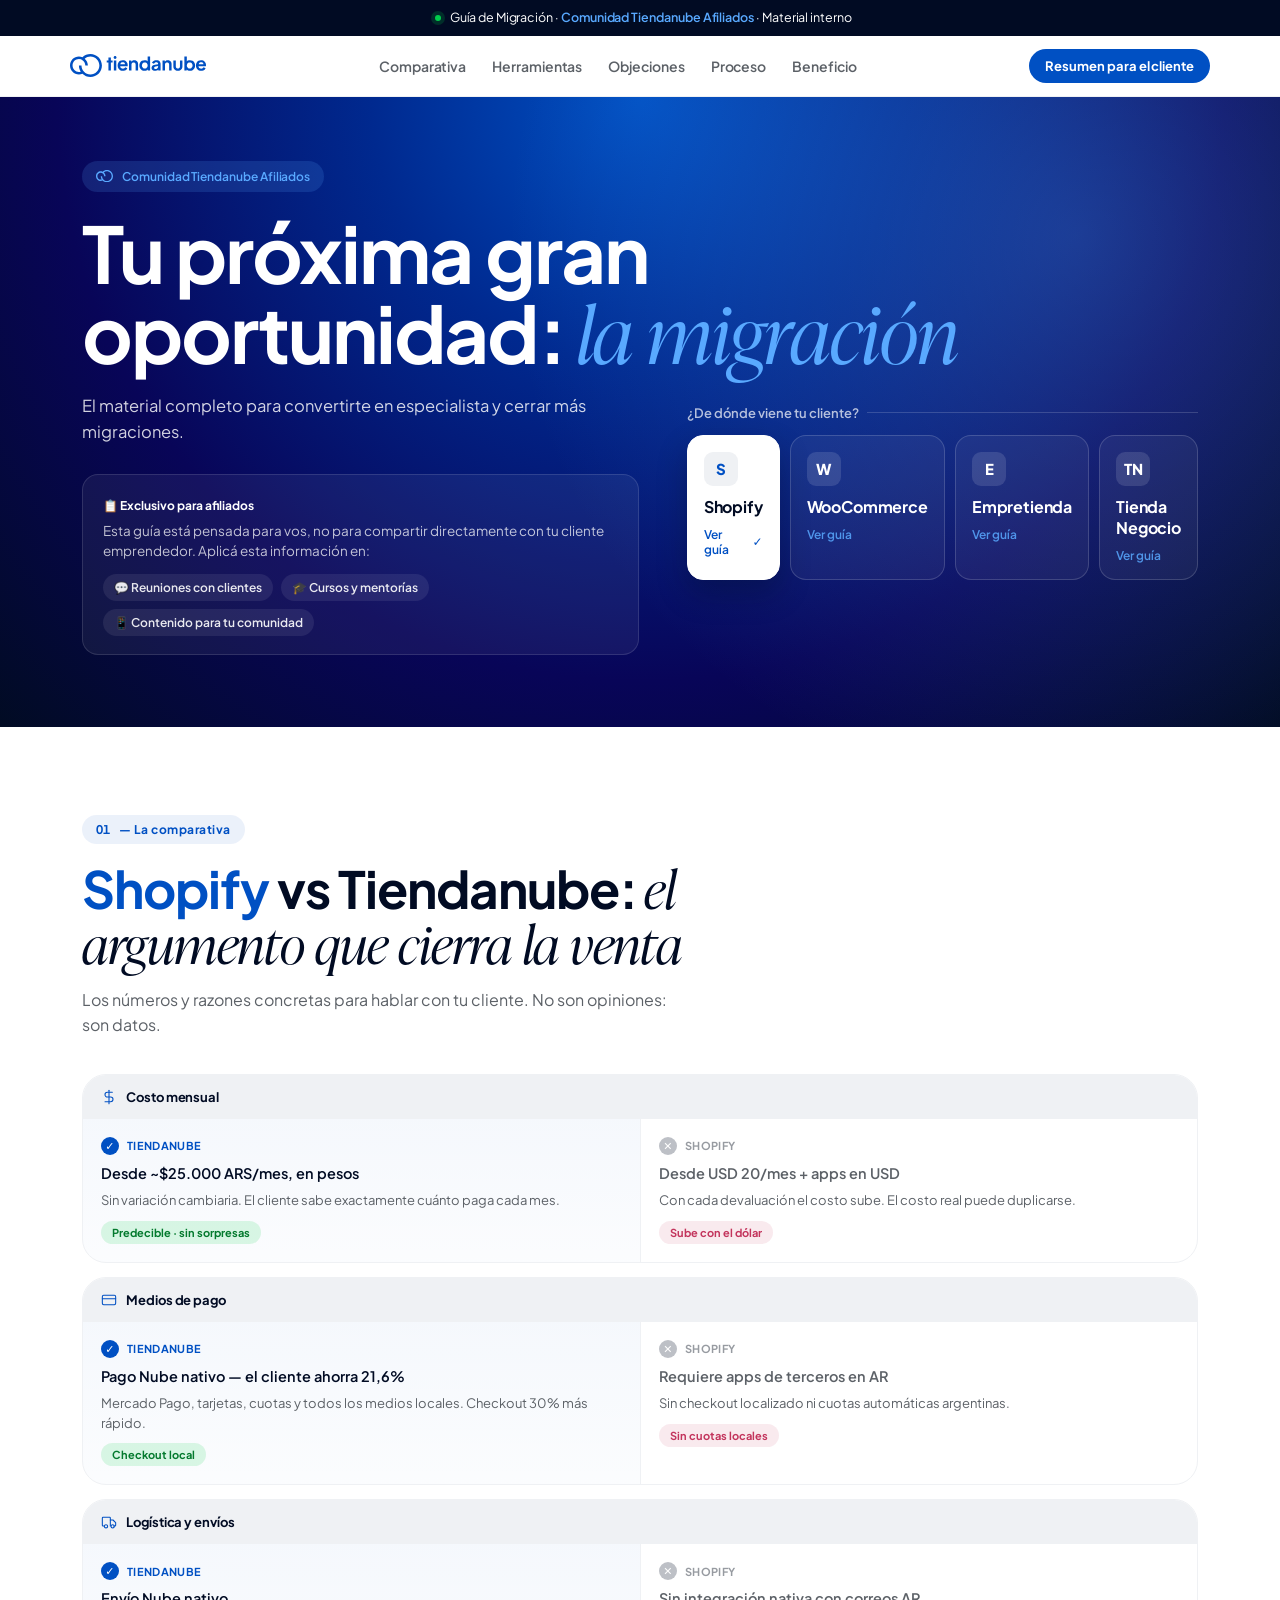
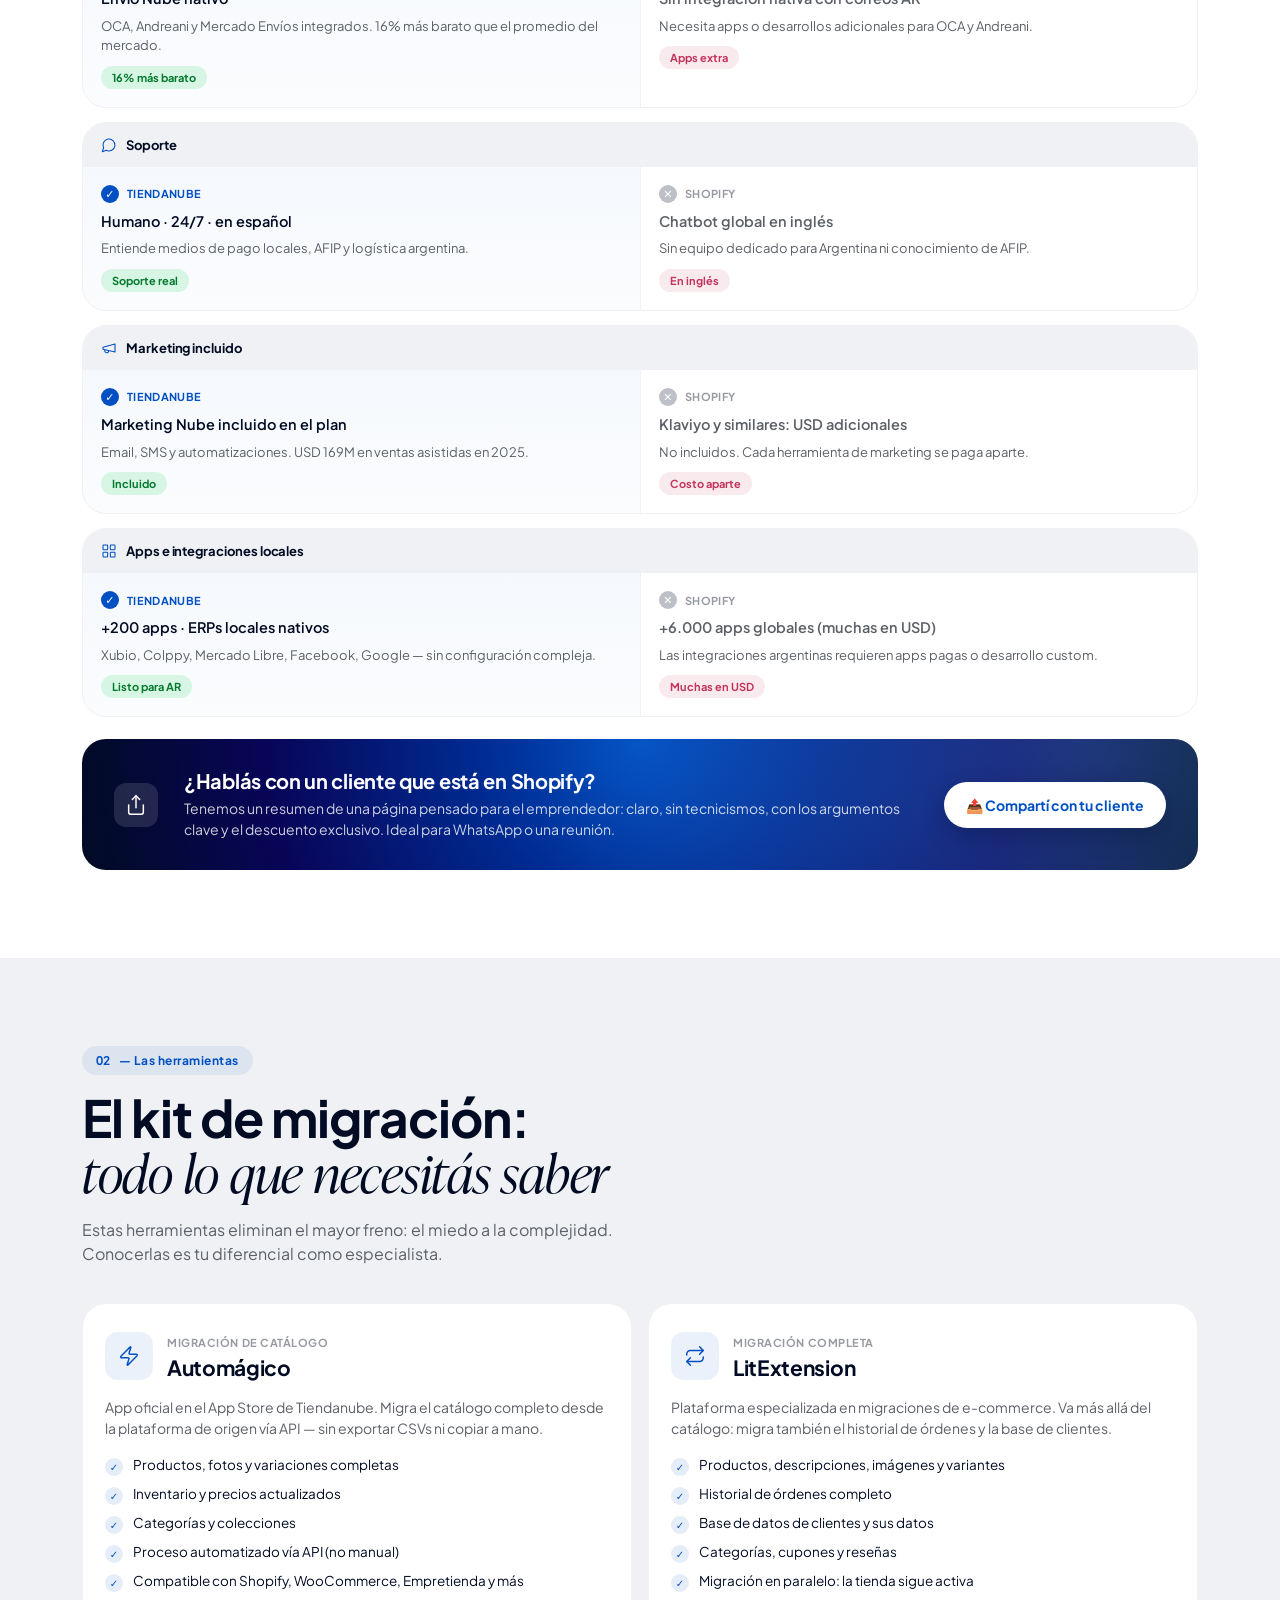
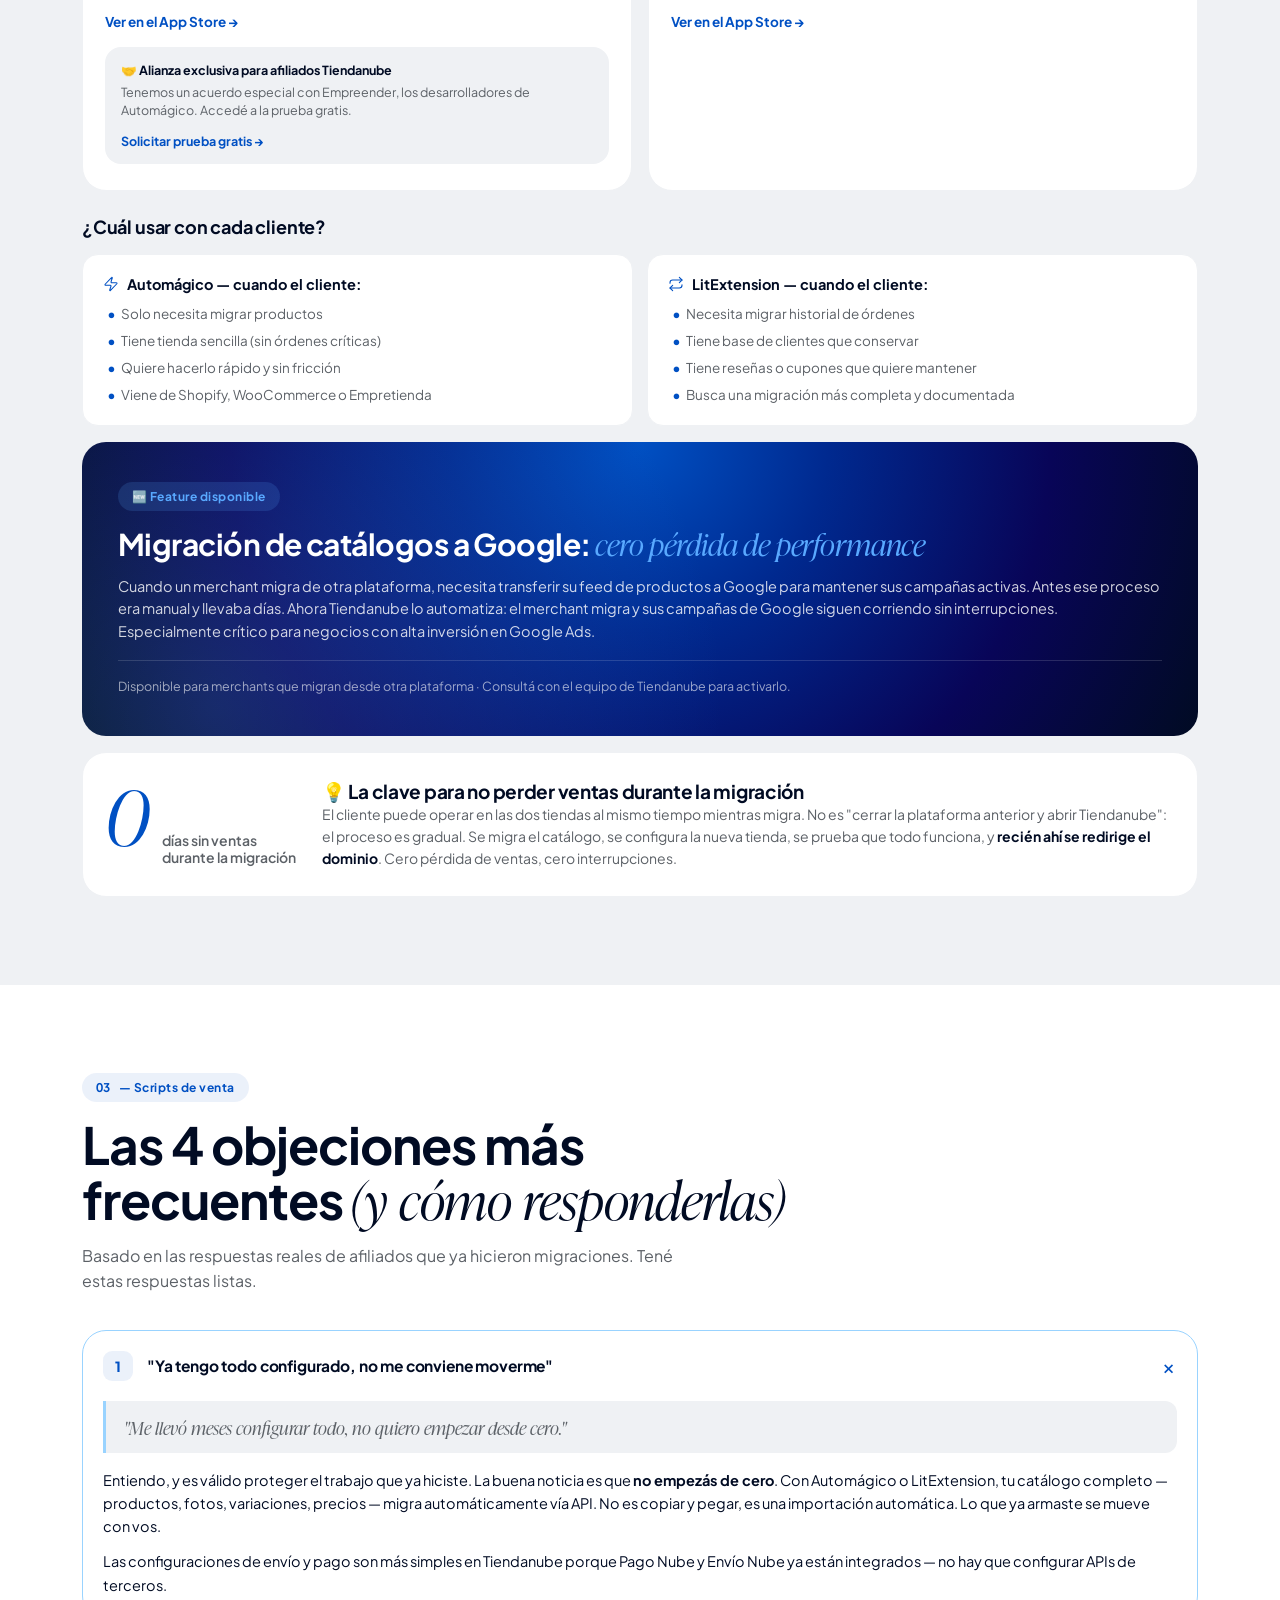
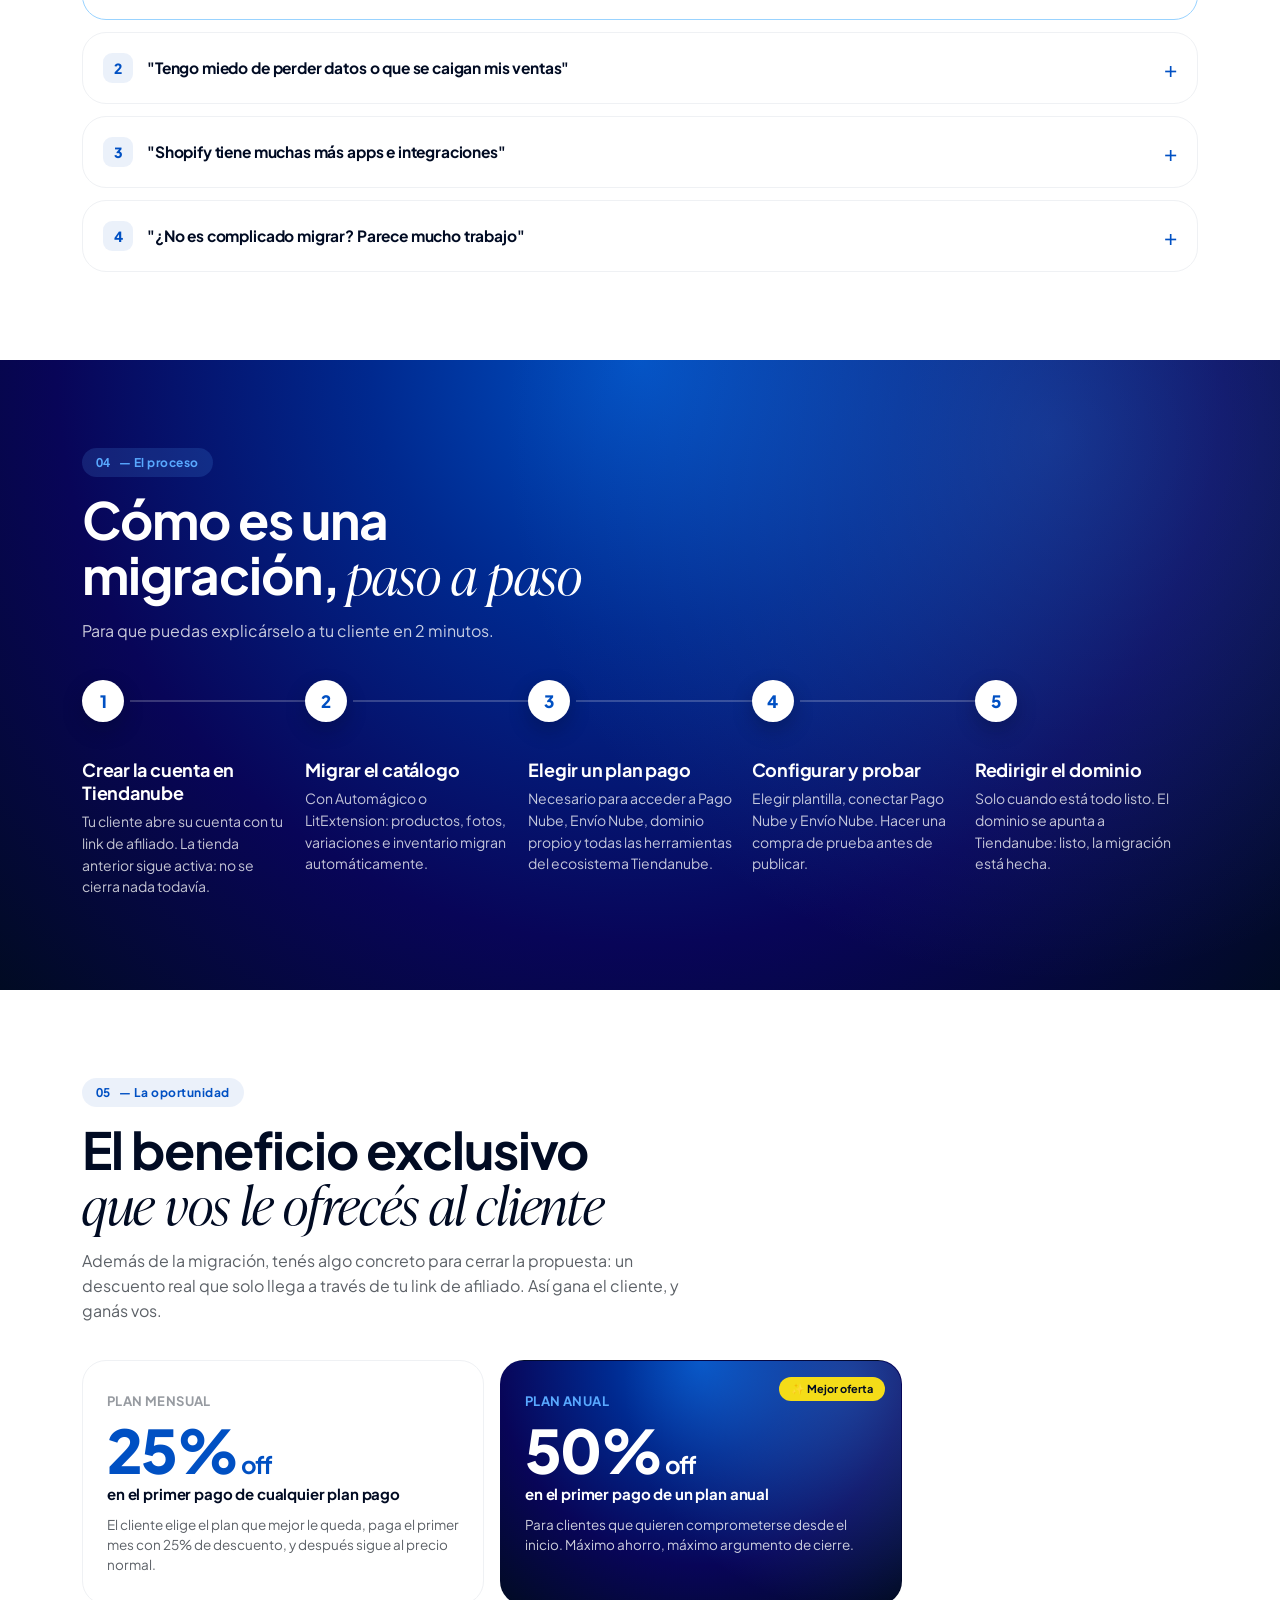
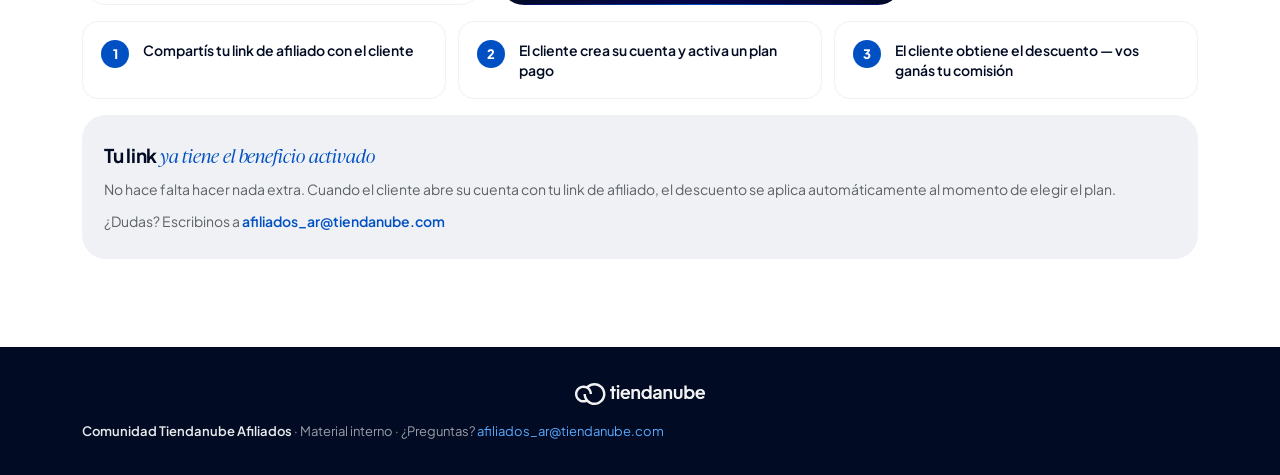
==== index.html @ 3318a2f1 "design: reversión completa con sistema visual Nuvemshop/Tiendanube Nuevo diseño mobile-first basado " ====
<!doctype html>
<html lang="es-AR">
<head>
<meta charset="utf-8">
<meta name="viewport" content="width=device-width, initial-scale=1">
<title>Guía de Migración · Comunidad Tiendanube Afiliados</title>
<link rel="stylesheet" href="colors_and_type.css">
<link rel="stylesheet" href="guia.css">
</head>
<body>

<!-- ── Notice bar ─────────────────────────────────────── -->
<div class="notice">
  <span class="dot"></span> Guía de Migración · <b>Comunidad Tiendanube Afiliados</b> · Material interno
</div>

<!-- ── Header ─────────────────────────────────────────── -->
<header class="site">
  <div class="row">
    <a href="#top" class="logo" aria-label="Tiendanube"><img src="assets/logo-tiendanube.svg" alt="Tiendanube"></a>
    <nav>
      <a href="#comparativa">Comparativa</a>
      <a href="#herramientas">Herramientas</a>
      <a href="#objeciones">Objeciones</a>
      <a href="#proceso">Proceso</a>
      <a href="#beneficio">Beneficio</a>
    </nav>
    <a href="https://guia-migracion.vercel.app/infografia-migracion-shopify.html" class="head-cta" target="_blank" rel="noopener">Resumen para el cliente</a>
  </div>
</header>

<!-- ═══════════════════════════════════════════════════════
     HERO
     ═══════════════════════════════════════════════════════ -->
<section class="hero" id="top">
  <div class="wrap">
    <span class="badge"><svg class="iso" width="18" height="13" viewBox="0 0 30.526 22" fill="currentColor" aria-hidden="true"><path d="M 19.551 0 L 19.541 0 L 19.531 0 C 16.662 0 13.924 1.129 11.885 3.119 C 10.845 2.679 9.716 2.449 8.556 2.449 C 3.838 2.439 0 6.277 0 10.995 C 0 15.713 3.838 19.551 8.556 19.551 C 9.706 19.551 10.835 19.321 11.875 18.881 C 13.854 20.811 16.562 22 19.531 22 C 25.598 22 30.526 17.072 30.526 11.005 C 30.526 4.938 25.608 0 19.551 0 Z M 19.531 19.551 C 14.813 19.551 10.975 15.713 10.975 10.995 L 8.536 10.995 C 8.536 13.154 9.166 15.163 10.235 16.862 C 9.686 17.022 9.116 17.102 8.546 17.102 C 5.178 17.102 2.439 14.363 2.439 10.995 C 2.439 7.627 5.178 4.888 8.546 4.888 C 9.876 4.888 11.145 5.308 12.214 6.107 C 13.764 7.277 14.663 9.056 14.663 10.995 L 17.102 10.995 C 17.102 8.436 15.993 6.077 14.044 4.448 C 15.573 3.169 17.512 2.449 19.531 2.449 C 24.239 2.449 28.077 6.287 28.077 11.005 C 28.077 15.723 24.239 19.561 19.521 19.561 L 19.531 19.551 Z" fill-rule="nonzero"/></svg>Comunidad Tiendanube Afiliados</span>
    <h1 class="reveal">Tu próxima gran oportunidad: <span class="serif">la migración</span></h1>
    <div class="lead-row">
      <div>
        <p class="lead reveal">El material completo para convertirte en especialista y cerrar más migraciones.</p>
        <div class="affiliate-note reveal">
          <span class="tag">📋 Exclusivo para afiliados</span>
          <p>Esta guía está pensada para vos, no para compartir directamente con tu cliente emprendedor. Aplicá esta información en:</p>
          <div class="chips">
            <span>💬 Reuniones con clientes</span>
            <span>🎓 Cursos y mentorías</span>
            <span>📱 Contenido para tu comunidad</span>
          </div>
        </div>
      </div>
      <div class="selector reveal">
        <div class="q"><span>¿De dónde viene tu cliente?</span><span class="ln"></span></div>
        <div class="plat-grid" id="platGrid" role="group" aria-label="Plataforma de origen del cliente">
          <button class="plat" data-plat="shopify" aria-pressed="true">
            <span class="glyph">S</span>
            <span class="pname">Shopify</span>
            <span class="pcue">Ver guía</span>
          </button>
          <button class="plat" data-plat="woo" aria-pressed="false">
            <span class="glyph">W</span>
            <span class="pname">WooCommerce</span>
            <span class="pcue">Ver guía</span>
          </button>
          <button class="plat" data-plat="empretienda" aria-pressed="false">
            <span class="glyph">E</span>
            <span class="pname">Empretienda</span>
            <span class="pcue">Ver guía</span>
          </button>
          <button class="plat" data-plat="tiendanegocio" aria-pressed="false">
            <span class="glyph">TN</span>
            <span class="pname">Tienda Negocio</span>
            <span class="pcue">Ver guía</span>
          </button>
        </div>
      </div>
    </div>
  </div>
</section>

<!-- ═══════════════════════════════════════════════════════
     01 · COMPARATIVA
     ═══════════════════════════════════════════════════════ -->
<section class="sec sec--white" id="comparativa">
  <div class="wrap">
    <div class="sec-head cmp-head reveal">
      <span class="eyebrow eyebrow--light"><span class="idx">01</span> — La comparativa</span>
      <h2><span class="swap" id="cmpPlat">Shopify</span> vs Tiendanube: <span class="serif">el argumento que cierra la venta</span></h2>
      <p class="lead">Los números y razones concretas para hablar con tu cliente. No son opiniones: son datos.</p>
    </div>

    <div class="versus" id="versus">
      <div class="vrow reveal" data-key="costo">
        <div class="vlabel"><span class="ic" data-icon="dollar"></span> Costo mensual</div>
        <div class="vbody">
          <div class="vcell vcell--tn">
            <span class="who"><span class="dotmark">✓</span> Tiendanube</span>
            <span class="claim">Desde ~$25.000 ARS/mes, en pesos</span>
            <span class="detail">Sin variación cambiaria. El cliente sabe exactamente cuánto paga cada mes.</span>
            <span class="chip">Predecible · sin sorpresas</span>
          </div>
          <div class="vcell vcell--rival" data-cell></div>
        </div>
      </div>

      <div class="vrow reveal" data-key="pagos">
        <div class="vlabel"><span class="ic" data-icon="card"></span> Medios de pago</div>
        <div class="vbody">
          <div class="vcell vcell--tn">
            <span class="who"><span class="dotmark">✓</span> Tiendanube</span>
            <span class="claim">Pago Nube nativo — el cliente ahorra 21,6%</span>
            <span class="detail">Mercado Pago, tarjetas, cuotas y todos los medios locales. Checkout 30% más rápido.</span>
            <span class="chip">Checkout local</span>
          </div>
          <div class="vcell vcell--rival" data-cell></div>
        </div>
      </div>

      <div class="vrow reveal" data-key="logistica">
        <div class="vlabel"><span class="ic" data-icon="truck"></span> Logística y envíos</div>
        <div class="vbody">
          <div class="vcell vcell--tn">
            <span class="who"><span class="dotmark">✓</span> Tiendanube</span>
            <span class="claim">Envío Nube nativo</span>
            <span class="detail">OCA, Andreani y Mercado Envíos integrados. 16% más barato que el promedio del mercado.</span>
            <span class="chip">16% más barato</span>
          </div>
          <div class="vcell vcell--rival" data-cell></div>
        </div>
      </div>

      <div class="vrow reveal" data-key="soporte">
        <div class="vlabel"><span class="ic" data-icon="chat"></span> Soporte</div>
        <div class="vbody">
          <div class="vcell vcell--tn">
            <span class="who"><span class="dotmark">✓</span> Tiendanube</span>
            <span class="claim">Humano · 24/7 · en español</span>
            <span class="detail">Entiende medios de pago locales, AFIP y logística argentina.</span>
            <span class="chip">Soporte real</span>
          </div>
          <div class="vcell vcell--rival" data-cell></div>
        </div>
      </div>

      <div class="vrow reveal" data-key="marketing">
        <div class="vlabel"><span class="ic" data-icon="mega"></span> Marketing incluido</div>
        <div class="vbody">
          <div class="vcell vcell--tn">
            <span class="who"><span class="dotmark">✓</span> Tiendanube</span>
            <span class="claim">Marketing Nube incluido en el plan</span>
            <span class="detail">Email, SMS y automatizaciones. USD 169M en ventas asistidas en 2025.</span>
            <span class="chip">Incluido</span>
          </div>
          <div class="vcell vcell--rival" data-cell></div>
        </div>
      </div>

      <div class="vrow reveal" data-key="apps">
        <div class="vlabel"><span class="ic" data-icon="grid"></span> Apps e integraciones locales</div>
        <div class="vbody">
          <div class="vcell vcell--tn">
            <span class="who"><span class="dotmark">✓</span> Tiendanube</span>
            <span class="claim">+200 apps · ERPs locales nativos</span>
            <span class="detail">Xubio, Colppy, Mercado Libre, Facebook, Google — sin configuración compleja.</span>
            <span class="chip">Listo para AR</span>
          </div>
          <div class="vcell vcell--rival" data-cell></div>
        </div>
      </div>
    </div>

    <div class="share-card reveal">
      <div class="ic" data-icon="share"></div>
      <div class="sc-body">
        <h3>¿Hablás con un cliente que está en <span id="sharePlat">Shopify</span>?</h3>
        <p>Tenemos un resumen de una página pensado para el emprendedor: claro, sin tecnicismos, con los argumentos clave y el descuento exclusivo. Ideal para WhatsApp o una reunión.</p>
      </div>
      <a class="btn-inverse" href="https://guia-migracion.vercel.app/infografia-migracion-shopify.html" target="_blank" rel="noopener">📤 Compartí con tu cliente</a>
    </div>
  </div>
</section>

<!-- ═══════════════════════════════════════════════════════
     02 · HERRAMIENTAS
     ═══════════════════════════════════════════════════════ -->
<section class="sec sec--gray" id="herramientas">
  <div class="wrap">
    <div class="sec-head reveal">
      <span class="eyebrow eyebrow--light"><span class="idx">02</span> — Las herramientas</span>
      <h2>El kit de migración: <span class="serif">todo lo que necesitás saber</span></h2>
      <p class="lead">Estas herramientas eliminan el mayor freno: el miedo a la complejidad. Conocerlas es tu diferencial como especialista.</p>
    </div>

    <div class="tools-grid">
      <article class="tool reveal">
        <div class="top">
          <div class="ic" data-icon="zap"></div>
          <div class="meta">
            <span class="kicker">Migración de catálogo</span>
            <h3>Automágico</h3>
          </div>
        </div>
        <p>App oficial en el App Store de Tiendanube. Migra el catálogo completo desde la plataforma de origen vía API — sin exportar CSVs ni copiar a mano.</p>
        <ul class="feat-list">
          <li><span class="ck">✓</span> Productos, fotos y variaciones completas</li>
          <li><span class="ck">✓</span> Inventario y precios actualizados</li>
          <li><span class="ck">✓</span> Categorías y colecciones</li>
          <li><span class="ck">✓</span> Proceso automatizado vía API (no manual)</li>
          <li><span class="ck">✓</span> Compatible con Shopify, WooCommerce, Empretienda y más</li>
        </ul>
        <a class="applink" href="https://www.tiendanube.com/tienda-aplicaciones-nube/automagico-by-empreender" target="_blank" rel="noopener">Ver en el App Store →</a>
        <div class="alliance">
          <p class="at">🤝 Alianza exclusiva para afiliados Tiendanube</p>
          <p>Tenemos un acuerdo especial con Empreender, los desarrolladores de Automágico. Accedé a la prueba gratis.</p>
          <a href="https://beneficio-empreender.vercel.app/" target="_blank" rel="noopener">Solicitar prueba gratis →</a>
        </div>
      </article>

      <article class="tool reveal">
        <div class="top">
          <div class="ic" data-icon="repeat"></div>
          <div class="meta">
            <span class="kicker">Migración completa</span>
            <h3>LitExtension</h3>
          </div>
        </div>
        <p>Plataforma especializada en migraciones de e-commerce. Va más allá del catálogo: migra también el historial de órdenes y la base de clientes.</p>
        <ul class="feat-list">
          <li><span class="ck">✓</span> Productos, descripciones, imágenes y variantes</li>
          <li><span class="ck">✓</span> Historial de órdenes completo</li>
          <li><span class="ck">✓</span> Base de datos de clientes y sus datos</li>
          <li><span class="ck">✓</span> Categorías, cupones y reseñas</li>
          <li><span class="ck">✓</span> Migración en paralelo: la tienda sigue activa</li>
        </ul>
        <a class="applink" href="https://www.tiendanube.com/tienda-aplicaciones-nube/litextension-store-migration" target="_blank" rel="noopener">Ver en el App Store →</a>
      </article>
    </div>

    <h3 class="which-head reveal">¿Cuál usar con cada cliente?</h3>
    <div class="which">
      <div class="which-card reveal">
        <h4><span data-icon="zap" class="ic-inline"></span> Automágico — cuando el cliente:</h4>
        <ul>
          <li>Solo necesita migrar productos</li>
          <li>Tiene tienda sencilla (sin órdenes críticas)</li>
          <li>Quiere hacerlo rápido y sin fricción</li>
          <li>Viene de Shopify, WooCommerce o Empretienda</li>
        </ul>
      </div>
      <div class="which-card reveal">
        <h4><span data-icon="repeat" class="ic-inline"></span> LitExtension — cuando el cliente:</h4>
        <ul>
          <li>Necesita migrar historial de órdenes</li>
          <li>Tiene base de clientes que conservar</li>
          <li>Tiene reseñas o cupones que quiere mantener</li>
          <li>Busca una migración más completa y documentada</li>
        </ul>
      </div>
    </div>

    <div class="feature-band reveal">
      <span class="eyebrow">🆕 Feature disponible</span>
      <h3>Migración de catálogos a Google: <span class="serif">cero pérdida de performance</span></h3>
      <p>Cuando un merchant migra de otra plataforma, necesita transferir su feed de productos a Google para mantener sus campañas activas. Antes ese proceso era manual y llevaba días. Ahora Tiendanube lo automatiza: el merchant migra y sus campañas de Google siguen corriendo sin interrupciones. Especialmente crítico para negocios con alta inversión en Google Ads.</p>
      <p class="avail">Disponible para merchants que migran desde otra plataforma · Consultá con el equipo de Tiendanube para activarlo.</p>
    </div>

    <div class="parallel reveal">
      <div class="big">
        <span class="num">0</span>
        <span class="nlabel">días sin ventas<br>durante la migración</span>
      </div>
      <div>
        <h3>💡 La clave para no perder ventas durante la migración</h3>
        <p>El cliente puede operar en las dos tiendas al mismo tiempo mientras migra. No es "cerrar la plataforma anterior y abrir Tiendanube": el proceso es gradual. Se migra el catálogo, se configura la nueva tienda, se prueba que todo funciona, y <b>recién ahí se redirige el dominio</b>. Cero pérdida de ventas, cero interrupciones.</p>
      </div>
    </div>
  </div>
</section>

<!-- ═══════════════════════════════════════════════════════
     03 · OBJECIONES
     ═══════════════════════════════════════════════════════ -->
<section class="sec sec--white" id="objeciones">
  <div class="wrap">
    <div class="sec-head reveal">
      <span class="eyebrow eyebrow--light"><span class="idx">03</span> — Scripts de venta</span>
      <h2>Las 4 objeciones más frecuentes <span class="serif">(y cómo responderlas)</span></h2>
      <p class="lead">Basado en las respuestas reales de afiliados que ya hicieron migraciones. Tené estas respuestas listas.</p>
    </div>

    <div class="obj-list">
      <details class="obj reveal" open>
        <summary>
          <span class="onum">1</span>
          <span class="otitle">"Ya tengo todo configurado, no me conviene moverme"</span>
          <span class="ochevron">+</span>
        </summary>
        <div class="obody">
          <p class="quote">"Me llevó meses configurar todo, no quiero empezar desde cero."</p>
          <p class="resp">Entiendo, y es válido proteger el trabajo que ya hiciste. La buena noticia es que <b>no empezás de cero</b>. Con Automágico o LitExtension, tu catálogo completo — productos, fotos, variaciones, precios — migra automáticamente vía API. No es copiar y pegar, es una importación automática. Lo que ya armaste se mueve con vos.</p>
          <p class="resp">Las configuraciones de envío y pago son más simples en Tiendanube porque Pago Nube y Envío Nube ya están integrados — no hay que configurar APIs de terceros.</p>
        </div>
      </details>

      <details class="obj reveal">
        <summary>
          <span class="onum">2</span>
          <span class="otitle">"Tengo miedo de perder datos o que se caigan mis ventas"</span>
          <span class="ochevron">+</span>
        </summary>
        <div class="obody">
          <p class="quote">"¿Y si algo sale mal durante la migración? ¿Pierdo ventas?"</p>
          <p class="resp">No perdés nada porque el proceso es <b>en paralelo</b>. Las dos tiendas existen al mismo tiempo. Vos migrás el catálogo, configurás la nueva tienda, la probás al 100%, y recién cuando estás seguro redirigís el dominio. La plataforma anterior sigue activa mientras tanto. LitExtension hasta migra el historial de órdenes y los datos de clientes, así que nada se pierde.</p>
          <div class="tip"><b>Caso real:</b> CeCe Piume migró de Empretienda en un día y no perdió ni una venta. El proceso es más rápido y seguro de lo que parece.</div>
        </div>
      </details>

      <details class="obj reveal">
        <summary>
          <span class="onum">3</span>
          <span class="otitle">"Shopify tiene muchas más apps e integraciones"</span>
          <span class="ochevron">+</span>
        </summary>
        <div class="obody">
          <p class="quote">"Shopify tiene miles de apps, Tiendanube parece limitado."</p>
          <p class="resp">Shopify tiene más apps globales, sí. Pero el 80% de lo que necesitás para vender en Argentina está <b>nativo en Tiendanube</b>, sin apps de pago adicionales: Pago Nube, Envío Nube, Marketing Nube, integración con Mercado Libre, Facebook, Google, ERPs locales como Xubio y Colppy. En Shopify, cada una de esas integraciones es una app que se paga en dólares por separado.</p>
          <div class="tip">Preguntale qué apps usa en Shopify. Probablemente el <b>80% ya existe gratis o incluida</b> en el plan de Tiendanube.</div>
        </div>
      </details>

      <details class="obj reveal">
        <summary>
          <span class="onum">4</span>
          <span class="otitle">"¿No es complicado migrar? Parece mucho trabajo"</span>
          <span class="ochevron">+</span>
        </summary>
        <div class="obody">
          <p class="quote">"Suena complejo, no tengo tiempo para eso."</p>
          <p class="resp">Tiene sentido que parezca complejo, pero no lo es. Con Automágico el catálogo se migra en minutos, automáticamente. Lo que lleva tiempo es la configuración inicial de la tienda nueva (diseño, dominio, medios de pago), pero eso es un proceso de pocas horas — no semanas. Además, si te sumás a la red de especialistas, podemos hacer esto juntos para tus clientes.</p>
          <div class="tip">Podés ofrecerle al cliente hacer la migración por él, como un <b>servicio técnico aparte</b>. Es una oportunidad de ingreso adicional más allá de la comisión.</div>
        </div>
      </details>
    </div>
  </div>
</section>

<!-- ═══════════════════════════════════════════════════════
     04 · PROCESO
     ═══════════════════════════════════════════════════════ -->
<section class="sec sec--night" id="proceso">
  <div class="wrap">
    <div class="sec-head reveal">
      <span class="eyebrow eyebrow--night"><span class="idx">04</span> — El proceso</span>
      <h2>Cómo es una migración, <span class="serif">paso a paso</span></h2>
      <p class="lead">Para que puedas explicárselo a tu cliente en 2 minutos.</p>
    </div>

    <div class="steps">
      <div class="step reveal">
        <div class="rail"><div class="snum">1</div><div class="line"></div></div>
        <div class="sbody">
          <h3>Crear la cuenta en Tiendanube</h3>
          <p>Tu cliente abre su cuenta con tu link de afiliado. La tienda anterior sigue activa: no se cierra nada todavía.</p>
        </div>
      </div>
      <div class="step reveal">
        <div class="rail"><div class="snum">2</div><div class="line"></div></div>
        <div class="sbody">
          <h3>Migrar el catálogo</h3>
          <p>Con Automágico o LitExtension: productos, fotos, variaciones e inventario migran automáticamente.</p>
        </div>
      </div>
      <div class="step reveal">
        <div class="rail"><div class="snum">3</div><div class="line"></div></div>
        <div class="sbody">
          <h3>Elegir un plan pago</h3>
          <p>Necesario para acceder a Pago Nube, Envío Nube, dominio propio y todas las herramientas del ecosistema Tiendanube.</p>
        </div>
      </div>
      <div class="step reveal">
        <div class="rail"><div class="snum">4</div><div class="line"></div></div>
        <div class="sbody">
          <h3>Configurar y probar</h3>
          <p>Elegir plantilla, conectar Pago Nube y Envío Nube. Hacer una compra de prueba antes de publicar.</p>
        </div>
      </div>
      <div class="step reveal">
        <div class="rail"><div class="snum">5</div><div class="line"></div></div>
        <div class="sbody">
          <h3>Redirigir el dominio</h3>
          <p>Solo cuando está todo listo. El dominio se apunta a Tiendanube: listo, la migración está hecha.</p>
        </div>
      </div>
    </div>
  </div>
</section>

<!-- ═══════════════════════════════════════════════════════
     05 · OPORTUNIDAD / BENEFICIO
     ═══════════════════════════════════════════════════════ -->
<section class="sec sec--white" id="beneficio">
  <div class="wrap">
    <div class="sec-head reveal">
      <span class="eyebrow eyebrow--light"><span class="idx">05</span> — La oportunidad</span>
      <h2>El beneficio exclusivo <span class="serif">que vos le ofrecés al cliente</span></h2>
      <p class="lead">Además de la migración, tenés algo concreto para cerrar la propuesta: un descuento real que solo llega a través de tu link de afiliado. Así gana el cliente, y ganás vos.</p>
    </div>

    <div class="offer-grid">
      <div class="offer reveal">
        <span class="plan">Plan mensual</span>
        <div class="pct">25%<span> off</span></div>
        <p class="pwhat">en el primer pago de cualquier plan pago</p>
        <p class="pdesc">El cliente elige el plan que mejor le queda, paga el primer mes con 25% de descuento, y después sigue al precio normal.</p>
      </div>
      <div class="offer offer--feat reveal">
        <span class="ribbon">✨ Mejor oferta</span>
        <span class="plan">Plan anual</span>
        <div class="pct">50%<span> off</span></div>
        <p class="pwhat">en el primer pago de un plan anual</p>
        <p class="pdesc">Para clientes que quieren comprometerse desde el inicio. Máximo ahorro, máximo argumento de cierre.</p>
      </div>
    </div>

    <div class="flow">
      <div class="fstep reveal"><span class="fnum">1</span><p>Compartís tu link de afiliado con el cliente</p></div>
      <div class="fstep reveal"><span class="fnum">2</span><p>El cliente crea su cuenta y activa un plan pago</p></div>
      <div class="fstep reveal"><span class="fnum">3</span><p>El cliente obtiene el descuento — vos ganás tu comisión</p></div>
    </div>

    <div class="reassure reveal">
      <h3>Tu link <span class="serif">ya tiene el beneficio activado</span></h3>
      <p>No hace falta hacer nada extra. Cuando el cliente abre su cuenta con tu link de afiliado, el descuento se aplica automáticamente al momento de elegir el plan.</p>
      <p style="margin-top:10px">¿Dudas? Escribinos a <a href="mailto:afiliados_ar@tiendanube.com">afiliados_ar@tiendanube.com</a></p>
    </div>
  </div>
</section>

<!-- ── Footer ─────────────────────────────────────────── -->
<footer class="site">
  <div class="wrap row">
    <img class="foot-logo" src="assets/logo-tiendanube-negativo.svg" alt="Tiendanube">
    <span class="fcopy"><b>Comunidad Tiendanube Afiliados</b> · Material interno · ¿Preguntas? <a href="mailto:afiliados_ar@tiendanube.com">afiliados_ar@tiendanube.com</a></span>
  </div>
</footer>

<script src="guia.js"></script>

<template id="__bundler_thumbnail" data-bg-color="#010B23">
  <svg viewBox="0 0 1200 800" xmlns="http://www.w3.org/2000/svg">
    <rect width="1200" height="800" fill="#010B23"/>
    <circle cx="600" cy="360" r="130" fill="none" stroke="#0050C3" stroke-width="26"/>
    <path d="M470 360 h260 M650 300 l80 60 -80 60" fill="none" stroke="#59A9FF" stroke-width="26" stroke-linecap="round" stroke-linejoin="round"/>
    <text x="600" y="560" font-family="Georgia, serif" font-style="italic" font-size="64" font-weight="300" fill="#fff" text-anchor="middle">migración</text>
  </svg>
</template>

</body>
</html>
---- colors_and_type.css ----
/* Nuvemshop Design System — Type & Color Tokens
   Derived from Brand Design Guidelines v1.0 (Q4 2025)
*/

/* ── Fonts ─────────────────────────────────────────────── */
@font-face { font-family: "Plus Jakarta Sans"; font-weight: 200; font-style: normal; src: url("fonts/PlusJakartaSans-ExtraLight.ttf") format("truetype"); }
@font-face { font-family: "Plus Jakarta Sans"; font-weight: 200; font-style: italic; src: url("fonts/PlusJakartaSans-ExtraLightItalic.ttf") format("truetype"); }
@font-face { font-family: "Plus Jakarta Sans"; font-weight: 300; font-style: normal; src: url("fonts/PlusJakartaSans-Light.ttf") format("truetype"); }
@font-face { font-family: "Plus Jakarta Sans"; font-weight: 300; font-style: italic; src: url("fonts/PlusJakartaSans-LightItalic.ttf") format("truetype"); }
@font-face { font-family: "Plus Jakarta Sans"; font-weight: 400; font-style: normal; src: url("fonts/PlusJakartaSans-Regular.ttf") format("truetype"); }
@font-face { font-family: "Plus Jakarta Sans"; font-weight: 400; font-style: italic; src: url("fonts/PlusJakartaSans-Italic.ttf") format("truetype"); }
@font-face { font-family: "Plus Jakarta Sans"; font-weight: 500; font-style: normal; src: url("fonts/PlusJakartaSans-Medium.ttf") format("truetype"); }
@font-face { font-family: "Plus Jakarta Sans"; font-weight: 500; font-style: italic; src: url("fonts/PlusJakartaSans-MediumItalic.ttf") format("truetype"); }
@font-face { font-family: "Plus Jakarta Sans"; font-weight: 600; font-style: normal; src: url("fonts/PlusJakartaSans-SemiBold.ttf") format("truetype"); }
@font-face { font-family: "Plus Jakarta Sans"; font-weight: 600; font-style: italic; src: url("fonts/PlusJakartaSans-SemiBoldItalic.ttf") format("truetype"); }
@font-face { font-family: "Plus Jakarta Sans"; font-weight: 700; font-style: normal; src: url("fonts/PlusJakartaSans-Bold.ttf") format("truetype"); }
@font-face { font-family: "Plus Jakarta Sans"; font-weight: 700; font-style: italic; src: url("fonts/PlusJakartaSans-BoldItalic.ttf") format("truetype"); }
@font-face { font-family: "Plus Jakarta Sans"; font-weight: 800; font-style: normal; src: url("fonts/PlusJakartaSans-ExtraBold.ttf") format("truetype"); }
@font-face { font-family: "Plus Jakarta Sans"; font-weight: 800; font-style: italic; src: url("fonts/PlusJakartaSans-ExtraBoldItalic.ttf") format("truetype"); }
@font-face { font-family: "IvyPresto Display"; font-weight: 300; font-style: italic; src: url("fonts/IvyPrestoDisplay-LightItalic.otf") format("opentype"); }

:root {
  /* ── Brand colors — Main ─────────────────────────────── */
  --ns-nimbus-blue: #0050C3;       /* rgb(0,80,195) — primary */
  --ns-highlight-blue: #59A9FF;    /* rgb(89,169,255) — secondary */
  --ns-pure-white: #FFFFFF;

  /* ── Brand colors — Support ─────────────────────────── */
  --ns-ocean-blue: #00298F;        /* rgb(0,41,143) */
  --ns-sky-blue: #00B4E6;          /* rgb(0,180,230) */
  --ns-clear-blue: #99D3FF;        /* rgb(153,211,255) */

  /* Nimbus Night gradient stops — Nimbus Blue → Ocean Blue → Midnight Blue → Galaxy Blue */
  --ns-nimbus-blue-stop: #0050C3;
  --ns-ocean-blue-stop: #00298F;
  --ns-midnight-blue: #080558;  /* rgb(8,5,88) */
  --ns-galaxy-blue: #010B23;   /* rgb(1,11,35) — deepest stop */

  /* Legacy aliases (kept for back-compat) */
  --ns-nimbus-night-1: var(--ns-nimbus-blue-stop);
  --ns-nimbus-night-2: var(--ns-ocean-blue-stop);
  --ns-nimbus-night-3: var(--ns-midnight-blue);
  --ns-nimbus-night-4: var(--ns-galaxy-blue);

  /* ── Accent / auxiliary ─────────────────────────────── */
  --ns-pink: #C3355D;              /* rgb(195,53,93) */
  --ns-green: #00CD4B;             /* rgb(0,205,75) */
  --ns-green-2: #0ACC59;           /* rgb(10,204,89) */
  --ns-yellow: #F4DC18;            /* rgb(244,220,24) */
  --ns-orange: #FF7A27;            /* rgb(255,122,39) */


  /* ── Grayscale — Nimbus Gray (Nube Gray) ────────────── */
  --ns-gray-40: #979BA1;           /* rgb(151,155,161) */
  --ns-gray-20: #BDC0C6;           /* rgb(189,192,198) */
  --ns-gray-10: #EFF1F4;           /* rgb(239,241,244) */
  --ns-gray-60: #5C6167;           /* rgb(92,97,103) — support */
  --ns-ink: #010B23;               /* Galaxy Blue — text on white */

  /* ── Semantic surfaces ───────────────────────────────── */
  --ns-bg: var(--ns-pure-white);
  --ns-bg-brand: var(--ns-nimbus-blue);
  --ns-surface: var(--ns-pure-white);
  --ns-surface-alt: var(--ns-gray-10);
  --ns-border: var(--ns-gray-20);
  --ns-border-subtle: var(--ns-gray-10);

  /* ── Semantic foreground ─────────────────────────────── */
  --ns-fg: var(--ns-ink);
  --ns-fg-muted: var(--ns-gray-60);
  --ns-fg-subtle: var(--ns-gray-40);
  --ns-fg-on-brand: var(--ns-pure-white);
  --ns-fg-brand: var(--ns-nimbus-blue);
  --ns-fg-accent: var(--ns-highlight-blue);

  /* ── Gradient: Nimbus Night (signature radial) ───────── */
  --ns-gradient-nimbus-night:
    radial-gradient(
      circle at 50% 0%,
      var(--ns-nimbus-night-1) 0%,
      var(--ns-nimbus-night-2) 30%,
      var(--ns-nimbus-night-3) 65%,
      var(--ns-nimbus-night-4) 100%
    );
  --ns-gradient-nimbus-night-soft:
    radial-gradient(circle at 50% 40%, rgba(0,80,195,1) 0%, rgba(0,41,143,0.5) 50%, rgba(8,5,88,0) 100%),
    radial-gradient(circle at 50% 0%, var(--ns-nimbus-night-1) 0%, var(--ns-nimbus-night-2) 30%, var(--ns-nimbus-night-3) 65%, var(--ns-nimbus-night-4) 100%);

  /* ── Typography families ─────────────────────────────── */
  --ns-font-sans: "Plus Jakarta Sans", system-ui, sans-serif;
  --ns-font-display: "IvyPresto Display", "Plus Jakarta Sans", serif;

  /* Letter-spacing & leading */
  --ns-tracking-tight: -0.010em;
  --ns-tracking-body:  -0.005em;
  --ns-tracking-serif: -0.005em;

  /* ── Type scale (absolute, for 1920×1080 brand canvas) ─ */
  --ns-size-display-xxl: 180px;     /* Cover hero */
  --ns-size-display-xl:  120px;     /* Big welcome */
  --ns-size-display-l:   118px;     /* Serif italic headline */
  --ns-size-display-m:   112px;     /* Section chapter */
  --ns-size-display-s:    80px;     /* Messaging big body */
  --ns-size-heading-xl:   60px;     /* Sub-heading / drivers */
  --ns-size-heading-l:    45px;
  --ns-size-heading-m:    30px;
  --ns-size-heading-s:    23px;     /* Section eyebrow / title */
  --ns-size-body-l:       18px;
  --ns-size-body:         15px;     /* Default body */
  --ns-size-body-s:       13px;
  --ns-size-caption:      12px;     /* Footers / labels */
  --ns-size-caption-xs:   11px;

  /* Line heights (matched to Figma) */
  --ns-lh-display: 1.02;
  --ns-lh-serif: 1.03;
  --ns-lh-heading: 1.23;
  --ns-lh-body: 1.47;               /* 22 / 15 */
  --ns-lh-body-l: 1.44;              /* 26 / 18 */

  /* ── Radii & elevation ───────────────────────────────── */
  --ns-radius-pill: 999px;
  --ns-radius-xl: 40px;              /* Large white panel sheets */
  --ns-radius-l: 24px;
  --ns-radius-m: 16px;
  --ns-radius-s: 12px;
  --ns-radius-xs: 8px;

  /* Shadows pulled from figma metadata */
  --ns-shadow-soft: 0 8px 24px rgba(0, 21, 70, 0.03), 0 2px 6px rgba(89,169,255,0.13);
  --ns-shadow-card: 0 18px 40px rgba(0, 21, 70, 0.08), 0 4px 10px rgba(89,169,255,0.15);
  --ns-shadow-pop:  0 24px 60px rgba(0,0,0,0.25);
  --ns-shadow-inner-white: inset 0 1px 0 rgba(255,255,255,0.3);

  /* Spacing base (8pt) */
  --ns-s-1: 4px;
  --ns-s-2: 8px;
  --ns-s-3: 12px;
  --ns-s-4: 16px;
  --ns-s-5: 24px;
  --ns-s-6: 32px;
  --ns-s-7: 48px;
  --ns-s-8: 64px;
  --ns-s-9: 96px;
}

/* ── Semantic element styles ──────────────────────────── */
.ns-body { font-family: var(--ns-font-sans); font-size: var(--ns-size-body); line-height: var(--ns-lh-body); letter-spacing: var(--ns-tracking-body); color: var(--ns-fg); }

.ns-h1, h1.ns { font-family: var(--ns-font-sans); font-weight: 700; font-size: var(--ns-size-display-m); line-height: var(--ns-lh-display); letter-spacing: var(--ns-tracking-tight); }
.ns-h2, h2.ns { font-family: var(--ns-font-sans); font-weight: 700; font-size: var(--ns-size-display-s); line-height: var(--ns-lh-display); letter-spacing: var(--ns-tracking-tight); }
.ns-h3, h3.ns { font-family: var(--ns-font-sans); font-weight: 300; font-size: var(--ns-size-heading-xl); line-height: 1.23; letter-spacing: var(--ns-tracking-tight); }
.ns-h4, h4.ns { font-family: var(--ns-font-sans); font-weight: 700; font-size: var(--ns-size-heading-s); line-height: 1.3;  letter-spacing: var(--ns-tracking-tight); color: var(--ns-fg-accent); }
.ns-eyebrow   { font-family: var(--ns-font-sans); font-weight: 700; font-size: var(--ns-size-caption); line-height: 1.5; letter-spacing: var(--ns-tracking-body); text-transform: none; }

.ns-serif     { font-family: var(--ns-font-display); font-style: italic; font-weight: 300; letter-spacing: var(--ns-tracking-serif); }

.ns-lead      { font-family: var(--ns-font-sans); font-size: var(--ns-size-body-l); line-height: var(--ns-lh-body-l); letter-spacing: var(--ns-tracking-body); }
.ns-caption   { font-family: var(--ns-font-sans); font-size: var(--ns-size-caption); line-height: 1.5; color: var(--ns-fg-muted); }
.ns-quote     { font-family: var(--ns-font-sans); font-weight: 300; font-size: var(--ns-size-heading-xl); line-height: 1.23; letter-spacing: var(--ns-tracking-tight); }

/* Buttons */
.ns-btn {
  display: inline-flex; align-items: center; justify-content: center; gap: 8px;
  padding: 18px 30px;
  border-radius: var(--ns-radius-pill);
  background: var(--ns-nimbus-blue);
  color: var(--ns-pure-white);
  font-family: var(--ns-font-sans); font-weight: 700; font-size: 15px; letter-spacing: var(--ns-tracking-body);
  border: 0; cursor: pointer;
  transition: background 120ms ease, transform 120ms ease;
}
.ns-btn:hover { background: var(--ns-ocean-blue); }
.ns-btn:active { transform: scale(0.98); }
.ns-btn.ns-btn--ghost { background: transparent; color: var(--ns-pure-white); box-shadow: inset 0 0 0 1.5px rgba(255,255,255,0.6); }
.ns-btn.ns-btn--ghost:hover { background: rgba(255,255,255,0.08); }
.ns-btn.ns-btn--inverse { background: var(--ns-pure-white); color: var(--ns-nimbus-blue); }

/* Convenience surfaces */
.ns-sheet       { background: var(--ns-pure-white); border-radius: var(--ns-radius-xl); }
.ns-night-stage { background: var(--ns-gradient-nimbus-night); color: var(--ns-pure-white); }
---- guia.css ----
/* ─────────────────────────────────────────────────────────
   Guía de Migración · Comunidad Tiendanube Afiliados
   Estilos del landing — mobile-first, marca Nuvemshop
   ───────────────────────────────────────────────────────── */

*, *::before, *::after { box-sizing: border-box; }
html { scroll-behavior: smooth; scroll-padding-top: 76px; }
body {
  margin: 0;
  font-family: var(--ns-font-sans);
  color: var(--ns-ink);
  background: #fff;
  -webkit-font-smoothing: antialiased;
  text-rendering: optimizeLegibility;
}
img { display: block; max-width: 100%; }
a { color: inherit; }
::selection { background: rgba(89,169,255,0.3); }

.serif {
  font-family: "IvyPresto Display", serif;
  font-weight: 300;
  font-style: italic;
  letter-spacing: -0.005em;
}

.wrap { width: 100%; max-width: 1180px; margin: 0 auto; padding: 0 20px; }

/* Section eyebrow chip */
.eyebrow {
  display: inline-flex; align-items: center; gap: 8px;
  font-size: 12px; font-weight: 700; letter-spacing: 0.04em;
  padding: 7px 14px; border-radius: var(--ns-radius-pill);
}
.eyebrow .idx { font-variant-numeric: tabular-nums; }

/* ── Notice bar ─────────────────────────────────────── */
.notice {
  background: var(--ns-galaxy-blue); color: #fff;
  padding: 9px 16px; font-size: 12.5px; text-align: center;
  letter-spacing: -0.005em; line-height: 1.4;
}
.notice b { color: var(--ns-highlight-blue); font-weight: 600; }
.notice .dot {
  display: inline-block; width: 6px; height: 6px; border-radius: 50%;
  background: var(--ns-green); margin: 0 7px 2px;
  box-shadow: 0 0 0 4px rgba(0,205,75,0.18); vertical-align: middle;
  animation: pulse 2.4s ease-in-out infinite;
}
@keyframes pulse { 0%,100%{opacity:1} 50%{opacity:.5} }

/* ── Header ─────────────────────────────────────────── */
header.site {
  position: sticky; top: 0; z-index: 40;
  background: rgba(255,255,255,0.82);
  backdrop-filter: saturate(1.6) blur(14px);
  -webkit-backdrop-filter: saturate(1.6) blur(14px);
  border-bottom: 1px solid var(--ns-gray-10);
}
header.site .row {
  display: flex; align-items: center; justify-content: space-between;
  gap: 16px; padding: 13px 20px; max-width: 1180px; margin: 0 auto;
}
header .logo { display: inline-flex; align-items: center; }
header .logo img { height: 23px; width: auto; }
.brand-lockup { display: inline-flex; align-items: center; gap: 8px; text-decoration: none; color: var(--ns-nimbus-blue); }
.brand-lockup .brand-cloud { width: 25px; height: auto; flex: 0 0 auto; }
.brand-lockup .brand-word {
  font-family: var(--ns-font-sans); font-weight: 800; font-size: 21px;
  letter-spacing: -0.035em; color: var(--ns-ink); line-height: 1;
}
.brand-lockup--neg { color: #fff; }
.brand-lockup--neg .brand-word { color: #fff; }
header nav { display: none; }
header nav a {
  font-size: 14px; font-weight: 600; color: var(--ns-gray-60);
  text-decoration: none; letter-spacing: -0.005em; transition: color 120ms;
}
header nav a:hover { color: var(--ns-nimbus-blue); }
header .head-cta {
  display: inline-flex; align-items: center; gap: 8px;
  background: var(--ns-nimbus-blue); color: #fff;
  padding: 9px 16px; border-radius: var(--ns-radius-pill);
  font-size: 13px; font-weight: 700; text-decoration: none;
  letter-spacing: -0.005em; transition: background 120ms, transform 120ms;
  white-space: nowrap;
}
header .head-cta:hover { background: var(--ns-ocean-blue); }
header .head-cta:active { transform: scale(0.97); }

/* ── Generic section rhythm ─────────────────────────── */
section { position: relative; }
.sec { padding: 64px 0; }
.sec-head { max-width: 720px; margin-bottom: 36px; }
.sec-head h2 {
  font-size: clamp(30px, 7.5vw, 52px); font-weight: 700; line-height: 1.04;
  letter-spacing: -0.02em; margin: 16px 0 0; text-wrap: balance;
}
.sec-head p.lead {
  font-size: 16px; line-height: 1.55; color: var(--ns-gray-60);
  margin: 18px 0 0; max-width: 600px;
}

/* Light vs dark surfaces */
.sec--white { background: #fff; }
.sec--gray { background: var(--ns-gray-10); }
.sec--night {
  background: var(--ns-gradient-nimbus-night); color: #fff;
  overflow: hidden;
}
.sec--night::before {
  content: ""; position: absolute; inset: 0;
  background: radial-gradient(circle at 82% 12%, rgba(89,169,255,0.22), transparent 46%);
  pointer-events: none;
}
.sec--night .sec-head h2 { color: #fff; }
.sec--night .sec-head p.lead { color: rgba(255,255,255,0.78); }

.eyebrow--light { background: rgba(0,80,195,0.08); color: var(--ns-nimbus-blue); }
.eyebrow--night { background: rgba(89,169,255,0.16); color: var(--ns-highlight-blue); }

/* ═══════════════════════════════════════════════════════
   HERO
   ═══════════════════════════════════════════════════════ */
.hero {
  background: var(--ns-gradient-nimbus-night); color: #fff;
  position: relative; overflow: hidden;
}
.hero::before {
  content: ""; position: absolute; inset: 0;
  background: radial-gradient(circle at 84% 22%, rgba(89,169,255,0.28), transparent 48%);
  pointer-events: none;
}
.hero .wrap { position: relative; padding-top: 52px; padding-bottom: 56px; }
.hero .badge {
  display: inline-flex; align-items: center; gap: 9px;
  background: rgba(89,169,255,0.16); color: var(--ns-highlight-blue);
  font-size: 12px; font-weight: 600; padding: 8px 14px;
  border-radius: var(--ns-radius-pill); letter-spacing: -0.005em; margin-bottom: 22px;
}
.hero .badge .iso { width: 17px; height: auto; flex: 0 0 auto; }
.hero h1 {
  font-size: clamp(36px, 11vw, 80px); font-weight: 700; line-height: 0.99;
  letter-spacing: -0.025em; margin: 0; color: #fff; text-wrap: balance;
}
.hero h1 .serif { color: var(--ns-highlight-blue); font-weight: 300; }
.hero p.lead {
  font-size: 16.5px; line-height: 1.55; color: rgba(255,255,255,0.82);
  margin: 22px 0 0; max-width: 520px;
}

/* Affiliate note */
.affiliate-note {
  margin-top: 30px; padding: 18px 20px;
  background: rgba(255,255,255,0.06);
  border: 1px solid rgba(255,255,255,0.12);
  border-radius: var(--ns-radius-m); max-width: 560px;
}
.affiliate-note .tag {
  display: inline-flex; align-items: center; gap: 7px;
  font-size: 12px; font-weight: 700; color: #fff; margin-bottom: 8px;
}
.affiliate-note p {
  margin: 0; font-size: 13.5px; line-height: 1.5; color: rgba(255,255,255,0.74);
}
.affiliate-note .chips { display: flex; flex-wrap: wrap; gap: 8px; margin-top: 12px; }
.affiliate-note .chips span {
  font-size: 12px; font-weight: 600; color: rgba(255,255,255,0.9);
  background: rgba(255,255,255,0.08); padding: 6px 11px; border-radius: var(--ns-radius-pill);
}

/* Platform selector */
.selector { margin-top: 34px; }
.selector .q {
  font-size: 13px; font-weight: 600; color: rgba(255,255,255,0.7);
  margin-bottom: 14px; display: flex; align-items: center; gap: 8px;
}
.selector .q .ln { flex: 1; height: 1px; background: rgba(255,255,255,0.16); }
.plat-grid {
  display: grid; grid-template-columns: 1fr 1fr; gap: 10px;
}
.plat {
  appearance: none; -webkit-appearance: none; cursor: pointer; text-align: left;
  background: rgba(255,255,255,0.05); color: #fff;
  border: 1.5px solid rgba(255,255,255,0.16); border-radius: var(--ns-radius-m);
  padding: 16px 16px; font-family: inherit;
  display: flex; flex-direction: column; gap: 10px;
  transition: border-color 160ms, background 160ms, transform 120ms;
}
.plat:hover { border-color: rgba(89,169,255,0.55); background: rgba(255,255,255,0.09); }
.plat:active { transform: scale(0.985); }
.plat .pname { font-size: 16px; font-weight: 700; letter-spacing: -0.01em; }
.plat .pcue {
  font-size: 12px; font-weight: 600; color: var(--ns-highlight-blue);
  display: inline-flex; align-items: center; gap: 6px; opacity: 0.85;
}
.plat[aria-pressed="true"] {
  background: #fff; color: var(--ns-ink);
  border-color: #fff; box-shadow: 0 14px 30px rgba(1,11,35,0.32);
}
.plat[aria-pressed="true"] .pcue { color: var(--ns-nimbus-blue); opacity: 1; }
.plat[aria-pressed="true"] .pcue::after { content: "✓"; }
.plat .glyph {
  width: 34px; height: 34px; border-radius: 9px; display: grid; place-items: center;
  font-size: 15px; font-weight: 800; letter-spacing: -0.02em;
  background: rgba(255,255,255,0.12); color: #fff;
}
.plat[aria-pressed="true"] .glyph { background: var(--ns-gray-10); color: var(--ns-nimbus-blue); }

/* ═══════════════════════════════════════════════════════
   01 · COMPARATIVA
   ═══════════════════════════════════════════════════════ */
.cmp-head .swap { color: var(--ns-nimbus-blue); transition: opacity 200ms; }
.versus { display: flex; flex-direction: column; gap: 14px; }
.vrow {
  border: 1.5px solid var(--ns-gray-10); border-radius: var(--ns-radius-l);
  overflow: hidden; background: #fff; transition: transform 200ms, opacity 200ms;
}
.vrow .vlabel {
  padding: 14px 18px; font-size: 13px; font-weight: 700; letter-spacing: -0.005em;
  color: var(--ns-ink); background: var(--ns-gray-10);
  display: flex; align-items: center; gap: 9px;
}
.vrow .vlabel .ic { color: var(--ns-nimbus-blue); display: inline-flex; }
.vbody { display: grid; grid-template-columns: 1fr; }
.vcell { padding: 18px; display: flex; flex-direction: column; gap: 8px; }
.vcell + .vcell { border-top: 1px solid var(--ns-gray-10); }
.vcell .who {
  display: flex; align-items: center; gap: 8px;
  font-size: 11px; font-weight: 700; letter-spacing: 0.03em; text-transform: uppercase;
}
.vcell .claim { font-size: 14.5px; line-height: 1.42; font-weight: 600; color: var(--ns-ink); }
.vcell .detail { font-size: 13px; line-height: 1.5; color: var(--ns-gray-60); }
.vcell .chip {
  align-self: flex-start; margin-top: 2px; font-size: 11px; font-weight: 700;
  padding: 5px 11px; border-radius: var(--ns-radius-pill);
}
/* Tiendanube cell — positive */
.vcell--tn { background: linear-gradient(180deg, rgba(0,80,195,0.04), rgba(0,80,195,0.015)); }
.vcell--tn .who { color: var(--ns-nimbus-blue); }
.vcell--tn .who .dotmark {
  width: 18px; height: 18px; border-radius: 50%; background: var(--ns-nimbus-blue);
  color: #fff; display: inline-grid; place-items: center; font-size: 11px;
}
.vcell--tn .chip { background: rgba(0,205,75,0.14); color: #047a2e; }
/* Competitor cell — muted */
.vcell--rival .who { color: var(--ns-gray-40); }
.vcell--rival .who .dotmark {
  width: 18px; height: 18px; border-radius: 50%;
  background: var(--ns-gray-20); color: #fff; display: inline-grid; place-items: center; font-size: 11px;
}
.vcell--rival .claim { color: var(--ns-gray-60); font-weight: 600; }
.vcell--rival .chip { background: rgba(195,53,93,0.1); color: var(--ns-pink); }

/* Share-with-client card */
.share-card {
  margin-top: 22px; background: var(--ns-gradient-nimbus-night); color: #fff;
  border-radius: var(--ns-radius-l); padding: 26px 22px; position: relative; overflow: hidden;
}
.share-card::before {
  content: ""; position: absolute; inset: 0;
  background: radial-gradient(circle at 90% 0%, rgba(89,169,255,0.3), transparent 55%);
}
.share-card > * { position: relative; }
.share-card .ic {
  width: 44px; height: 44px; border-radius: 12px; background: rgba(255,255,255,0.12);
  display: grid; place-items: center; margin-bottom: 14px;
}
.share-card h3 { font-size: 20px; font-weight: 700; line-height: 1.15; letter-spacing: -0.015em; margin: 0 0 10px; }
.share-card p { font-size: 14px; line-height: 1.5; color: rgba(255,255,255,0.8); margin: 0 0 18px; }
.btn-inverse {
  display: inline-flex; align-items: center; gap: 9px;
  background: #fff; color: var(--ns-nimbus-blue);
  padding: 14px 22px; border-radius: var(--ns-radius-pill);
  font-size: 14px; font-weight: 700; text-decoration: none;
  transition: transform 120ms, box-shadow 160ms; box-shadow: 0 8px 22px rgba(1,11,35,0.25);
}
.btn-inverse:hover { transform: translateY(-2px); box-shadow: 0 14px 30px rgba(1,11,35,0.35); }

/* ═══════════════════════════════════════════════════════
   02 · HERRAMIENTAS
   ═══════════════════════════════════════════════════════ */
.tools-grid { display: grid; grid-template-columns: 1fr; gap: 16px; }
.tool {
  background: #fff; border: 1.5px solid var(--ns-gray-10); border-radius: var(--ns-radius-l);
  padding: 26px 22px; transition: border-color 160ms, transform 160ms, box-shadow 160ms;
}
.tool:hover { border-color: var(--ns-clear-blue); transform: translateY(-3px); box-shadow: var(--ns-shadow-soft); }
.tool .top { display: flex; align-items: center; gap: 14px; margin-bottom: 16px; }
.tool .ic {
  width: 48px; height: 48px; border-radius: 13px; display: grid; place-items: center;
  background: rgba(0,80,195,0.08); color: var(--ns-nimbus-blue); flex: 0 0 auto;
}
.tool .meta .kicker { font-size: 11px; font-weight: 700; letter-spacing: 0.05em; text-transform: uppercase; color: var(--ns-gray-40); }
.tool .meta h3 { font-size: 21px; font-weight: 700; letter-spacing: -0.015em; margin: 3px 0 0; }
.tool > p { font-size: 14px; line-height: 1.52; color: var(--ns-gray-60); margin: 0 0 16px; }
.feat-list { list-style: none; padding: 0; margin: 0 0 18px; display: flex; flex-direction: column; gap: 9px; }
.feat-list li { display: flex; align-items: flex-start; gap: 10px; font-size: 13.5px; line-height: 1.4; color: var(--ns-ink); }
.feat-list .ck {
  flex: 0 0 18px; width: 18px; height: 18px; border-radius: 50%;
  background: rgba(0,80,195,0.1); color: var(--ns-nimbus-blue);
  display: inline-grid; place-items: center; font-size: 10px; font-weight: 700; margin-top: 2px;
}
.tool .applink {
  display: inline-flex; align-items: center; gap: 7px; font-size: 13.5px; font-weight: 700;
  color: var(--ns-nimbus-blue); text-decoration: none;
}
.tool .applink:hover { text-decoration: underline; }

/* alliance / sub-note inside tool */
.tool .alliance {
  margin-top: 16px; padding: 14px 16px; border-radius: var(--ns-radius-m);
  background: var(--ns-gray-10);
}
.tool .alliance .at { font-size: 12.5px; font-weight: 700; color: var(--ns-ink); margin: 0 0 4px; display:flex; align-items:center; gap:7px;}
.tool .alliance p { font-size: 12.5px; line-height: 1.45; color: var(--ns-gray-60); margin: 0 0 10px; }
.tool .alliance a { font-size: 12.5px; font-weight: 700; color: var(--ns-nimbus-blue); text-decoration: none; }
.tool .alliance a:hover { text-decoration: underline; }

/* Which one to use */
.which {
  margin-top: 16px; display: grid; grid-template-columns: 1fr; gap: 14px;
}
.which-head { font-size: 18px; font-weight: 700; letter-spacing: -0.01em; margin: 24px 0 0; }
.which-card {
  background: #fff; border: 1.5px solid var(--ns-gray-10); border-radius: var(--ns-radius-m); padding: 20px;
}
.which-card h4 { font-size: 14.5px; font-weight: 700; margin: 0 0 12px; display: flex; align-items: center; gap: 8px; }
.which-card ul { list-style: none; padding: 0; margin: 0; display: flex; flex-direction: column; gap: 8px; }
.which-card li { font-size: 13.5px; line-height: 1.4; color: var(--ns-gray-60); padding-left: 18px; position: relative; }
.which-card li::before { content: "•"; position: absolute; left: 4px; color: var(--ns-nimbus-blue); font-weight: 700; }

/* Google feature band */
.feature-band {
  margin-top: 16px; background: var(--ns-gradient-nimbus-night); color: #fff;
  border-radius: var(--ns-radius-l); padding: 30px 24px; position: relative; overflow: hidden;
}
.feature-band::before {
  content: ""; position: absolute; inset: 0;
  background: radial-gradient(circle at 12% 90%, rgba(89,169,255,0.22), transparent 50%);
}
.feature-band > * { position: relative; }
.feature-band .eyebrow { background: rgba(89,169,255,0.16); color: var(--ns-highlight-blue); margin-bottom: 16px; }
.feature-band h3 { font-size: clamp(22px,5.5vw,30px); font-weight: 700; line-height: 1.1; letter-spacing: -0.018em; margin: 0 0 14px; text-wrap: balance; }
.feature-band h3 .serif { color: var(--ns-highlight-blue); }
.feature-band p { font-size: 14.5px; line-height: 1.55; color: rgba(255,255,255,0.82); margin: 0; }
.feature-band .avail { margin-top: 18px; font-size: 12.5px; color: rgba(255,255,255,0.6); padding-top: 16px; border-top: 1px solid rgba(255,255,255,0.14); }

/* Parallel / zero-days highlight */
.parallel {
  margin-top: 16px; background: #fff; border: 1.5px solid var(--ns-gray-10);
  border-radius: var(--ns-radius-l); padding: 26px 22px;
  display: flex; flex-direction: column; gap: 16px;
}
.parallel .big {
  display: flex; align-items: baseline; gap: 12px;
}
.parallel .big .num {
  font-family: "IvyPresto Display", serif; font-style: italic; font-weight: 300;
  font-size: 76px; line-height: 0.8; color: var(--ns-nimbus-blue);
}
.parallel .big .nlabel { font-size: 14px; font-weight: 600; color: var(--ns-gray-60); line-height: 1.25; }
.parallel h3 { font-size: 19px; font-weight: 700; letter-spacing: -0.015em; margin: 0; }
.parallel p { font-size: 14px; line-height: 1.55; color: var(--ns-gray-60); margin: 0; }
.parallel p b { color: var(--ns-ink); font-weight: 700; }

/* ═══════════════════════════════════════════════════════
   03 · OBJECIONES (accordion)
   ═══════════════════════════════════════════════════════ */
.obj-list { display: flex; flex-direction: column; gap: 12px; }
.obj {
  border: 1.5px solid var(--ns-gray-10); border-radius: var(--ns-radius-l);
  overflow: hidden; background: #fff; transition: border-color 180ms;
}
.obj[open] { border-color: var(--ns-clear-blue); }
.obj summary {
  list-style: none; cursor: pointer; padding: 20px 20px;
  display: flex; align-items: center; gap: 14px;
}
.obj summary::-webkit-details-marker { display: none; }
.obj .onum {
  flex: 0 0 30px; width: 30px; height: 30px; border-radius: 9px;
  background: rgba(0,80,195,0.08); color: var(--ns-nimbus-blue);
  display: grid; place-items: center; font-size: 14px; font-weight: 800;
}
.obj .otitle { flex: 1; font-size: 15.5px; font-weight: 700; letter-spacing: -0.01em; line-height: 1.3; }
.obj .ochevron { flex: 0 0 auto; color: var(--ns-nimbus-blue); font-size: 22px; font-weight: 400; transition: transform 220ms; line-height: 1; }
.obj[open] .ochevron { transform: rotate(45deg); }
.obj .obody { padding: 0 20px 22px; }
.obj .quote {
  font-family: "IvyPresto Display", serif; font-style: italic; font-weight: 300;
  font-size: 18px; line-height: 1.35; color: var(--ns-gray-60);
  padding: 14px 18px; border-left: 3px solid var(--ns-clear-blue);
  background: var(--ns-gray-10); border-radius: 0 var(--ns-radius-s) var(--ns-radius-s) 0;
  margin: 0 0 16px;
}
.obj .resp { font-size: 14.5px; line-height: 1.6; color: var(--ns-ink); margin: 0; }
.obj .resp + .resp { margin-top: 12px; }
.obj .resp b { font-weight: 700; }
.obj .tip {
  margin-top: 16px; padding: 14px 16px; border-radius: var(--ns-radius-m);
  background: rgba(0,180,230,0.08); font-size: 13px; line-height: 1.5; color: var(--ns-gray-60);
}
.obj .tip b { color: var(--ns-ink); font-weight: 700; }

/* ═══════════════════════════════════════════════════════
   04 · PROCESO (timeline on gradient)
   ═══════════════════════════════════════════════════════ */
.steps { display: flex; flex-direction: column; gap: 0; position: relative; }
.step {
  display: flex; gap: 18px; padding-bottom: 28px; position: relative;
}
.step:last-child { padding-bottom: 0; }
.step .rail { flex: 0 0 42px; display: flex; flex-direction: column; align-items: center; }
.step .snum {
  width: 42px; height: 42px; border-radius: 50%; flex: 0 0 auto;
  background: #fff; color: var(--ns-nimbus-blue);
  display: grid; place-items: center; font-size: 17px; font-weight: 800;
  box-shadow: 0 8px 20px rgba(1,11,35,0.3); z-index: 1;
}
.step .line { flex: 1; width: 2px; background: rgba(255,255,255,0.2); margin-top: 6px; }
.step:last-child .line { display: none; }
.step .sbody { padding-top: 6px; padding-bottom: 4px; }
.step .sbody h3 { font-size: 18px; font-weight: 700; letter-spacing: -0.012em; margin: 0 0 7px; color: #fff; }
.step .sbody p { font-size: 14px; line-height: 1.55; color: rgba(255,255,255,0.76); margin: 0; }

/* ═══════════════════════════════════════════════════════
   05 · OPORTUNIDAD / BENEFICIO
   ═══════════════════════════════════════════════════════ */
.offer-grid { display: grid; grid-template-columns: 1fr; gap: 16px; }
.offer {
  position: relative; border-radius: var(--ns-radius-l); padding: 28px 24px;
  border: 1.5px solid var(--ns-gray-10); background: #fff; overflow: hidden;
}
.offer .plan { font-size: 13px; font-weight: 700; letter-spacing: 0.03em; text-transform: uppercase; color: var(--ns-gray-40); }
.offer .pct {
  font-size: 60px; font-weight: 800; letter-spacing: -0.03em; line-height: 1;
  color: var(--ns-nimbus-blue); margin: 10px 0 4px;
}
.offer .pct span { font-size: 24px; font-weight: 700; }
.offer .pwhat { font-size: 15px; font-weight: 700; color: var(--ns-ink); margin: 0 0 12px; letter-spacing: -0.01em; }
.offer p.pdesc { font-size: 13.5px; line-height: 1.5; color: var(--ns-gray-60); margin: 0; }
.offer .ribbon {
  position: absolute; top: 16px; right: 16px;
  font-size: 11px; font-weight: 700; padding: 5px 12px; border-radius: var(--ns-radius-pill);
  background: rgba(0,205,75,0.14); color: #047a2e;
}
/* Featured (annual) */
.offer--feat {
  background: var(--ns-gradient-nimbus-night); color: #fff; border-color: transparent;
}
.offer--feat::before {
  content: ""; position: absolute; inset: 0;
  background: radial-gradient(circle at 88% 8%, rgba(89,169,255,0.3), transparent 55%);
}
.offer--feat > * { position: relative; }
.offer--feat .plan { color: var(--ns-highlight-blue); }
.offer--feat .pct { color: #fff; }
.offer--feat .pwhat { color: #fff; }
.offer--feat p.pdesc { color: rgba(255,255,255,0.8); }
.offer--feat .ribbon { background: var(--ns-yellow); color: var(--ns-ink); }

/* How-it-works 3 steps */
.flow { display: grid; grid-template-columns: 1fr; gap: 12px; margin-top: 16px; }
.flow .fstep {
  display: flex; align-items: flex-start; gap: 14px;
  background: #fff; border: 1.5px solid var(--ns-gray-10); border-radius: var(--ns-radius-m); padding: 18px;
}
.flow .fnum {
  flex: 0 0 28px; width: 28px; height: 28px; border-radius: 50%;
  background: var(--ns-nimbus-blue); color: #fff; display: grid; place-items: center;
  font-size: 13px; font-weight: 800;
}
.flow .fstep p { margin: 0; font-size: 14px; line-height: 1.45; color: var(--ns-ink); font-weight: 600; }

/* Final reassurance */
.reassure {
  margin-top: 16px; background: var(--ns-gray-10); border-radius: var(--ns-radius-l);
  padding: 26px 22px;
}
.reassure h3 { font-size: 19px; font-weight: 700; letter-spacing: -0.015em; margin: 0 0 10px; }
.reassure h3 .serif { color: var(--ns-nimbus-blue); }
.reassure p { font-size: 14px; line-height: 1.55; color: var(--ns-gray-60); margin: 0; }
.reassure p a { color: var(--ns-nimbus-blue); font-weight: 600; text-decoration: none; }
.reassure p a:hover { text-decoration: underline; }

/* ── Footer ─────────────────────────────────────────── */
footer.site {
  background: var(--ns-galaxy-blue); color: rgba(255,255,255,0.6);
  padding: 36px 0; font-size: 13px;
}
footer.site .row { display: flex; flex-direction: column; gap: 18px; }
footer.site img { height: 22px; opacity: 0.95; }
footer.site .fcopy b { color: rgba(255,255,255,0.92); font-weight: 600; }
footer.site a { color: var(--ns-highlight-blue); text-decoration: none; }
footer.site a:hover { color: #fff; }

/* ── Reveal-on-scroll ───────────────────────────────── */
@media (prefers-reduced-motion: no-preference) {
  .reveal { opacity: 0; transform: translateY(18px); transition: opacity 600ms cubic-bezier(.2,.7,.2,1), transform 600ms cubic-bezier(.2,.7,.2,1); }
  .reveal.in { opacity: 1; transform: none; }
}

/* ═══════════════════════════════════════════════════════
   RESPONSIVE — tablet / desktop
   ═══════════════════════════════════════════════════════ */
@media (min-width: 600px) {
  .wrap { padding: 0 32px; }
  .hero .wrap { padding-top: 64px; padding-bottom: 72px; }
  .sec { padding: 88px 0; }
  .plat-grid { grid-template-columns: repeat(4, 1fr); }
  .offer-grid { grid-template-columns: 1fr 1fr; }
  .flow { grid-template-columns: repeat(3, 1fr); }
  .which { grid-template-columns: 1fr 1fr; }
  /* comparison becomes 2-col with shared label header */
  .vbody { grid-template-columns: 1fr 1fr; }
  .vcell + .vcell { border-top: 0; border-left: 1px solid var(--ns-gray-10); }
  .feature-band { padding: 40px 36px; }
  .parallel { flex-direction: row; align-items: center; gap: 26px; }
  .parallel .big { flex: 0 0 auto; }
}

@media (min-width: 880px) {
  header nav { display: flex; align-items: center; gap: 26px; }
  .hero h1 { font-size: clamp(56px, 6vw, 78px); }
  .hero .lead-row { display: grid; grid-template-columns: 1.05fr 0.95fr; gap: 48px; align-items: start; }
  .tools-grid { grid-template-columns: 1fr 1fr; }
  .tools-grid .tool--full { grid-column: 1 / -1; }
  .sec-head h2 { font-size: clamp(40px, 4vw, 54px); }
  .steps { display: grid; grid-template-columns: repeat(5, 1fr); gap: 0; }
  .step { flex-direction: column; padding-bottom: 0; }
  .step .rail { flex-direction: row; width: 100%; flex: 0 0 auto; height: 42px; align-items: center; }
  .step .line { width: auto; height: 2px; margin-top: 0; margin-left: 6px; }
  .step:last-child .line { display: none; }
  .step .sbody { padding-top: 18px; padding-right: 18px; }
  .share-card { display: flex; align-items: center; gap: 26px; padding: 30px 32px; }
  .share-card .ic { margin-bottom: 0; flex: 0 0 auto; }
  .share-card .sc-body { flex: 1; }
  .share-card h3 { margin-bottom: 6px; }
  .share-card p { margin-bottom: 0; }
  .share-card .btn-inverse { flex: 0 0 auto; }
}

@media (min-width: 1024px) {
  .hero h1 { font-size: 78px; }
  .offer-grid { grid-template-columns: 1fr 1fr; max-width: 820px; }
}
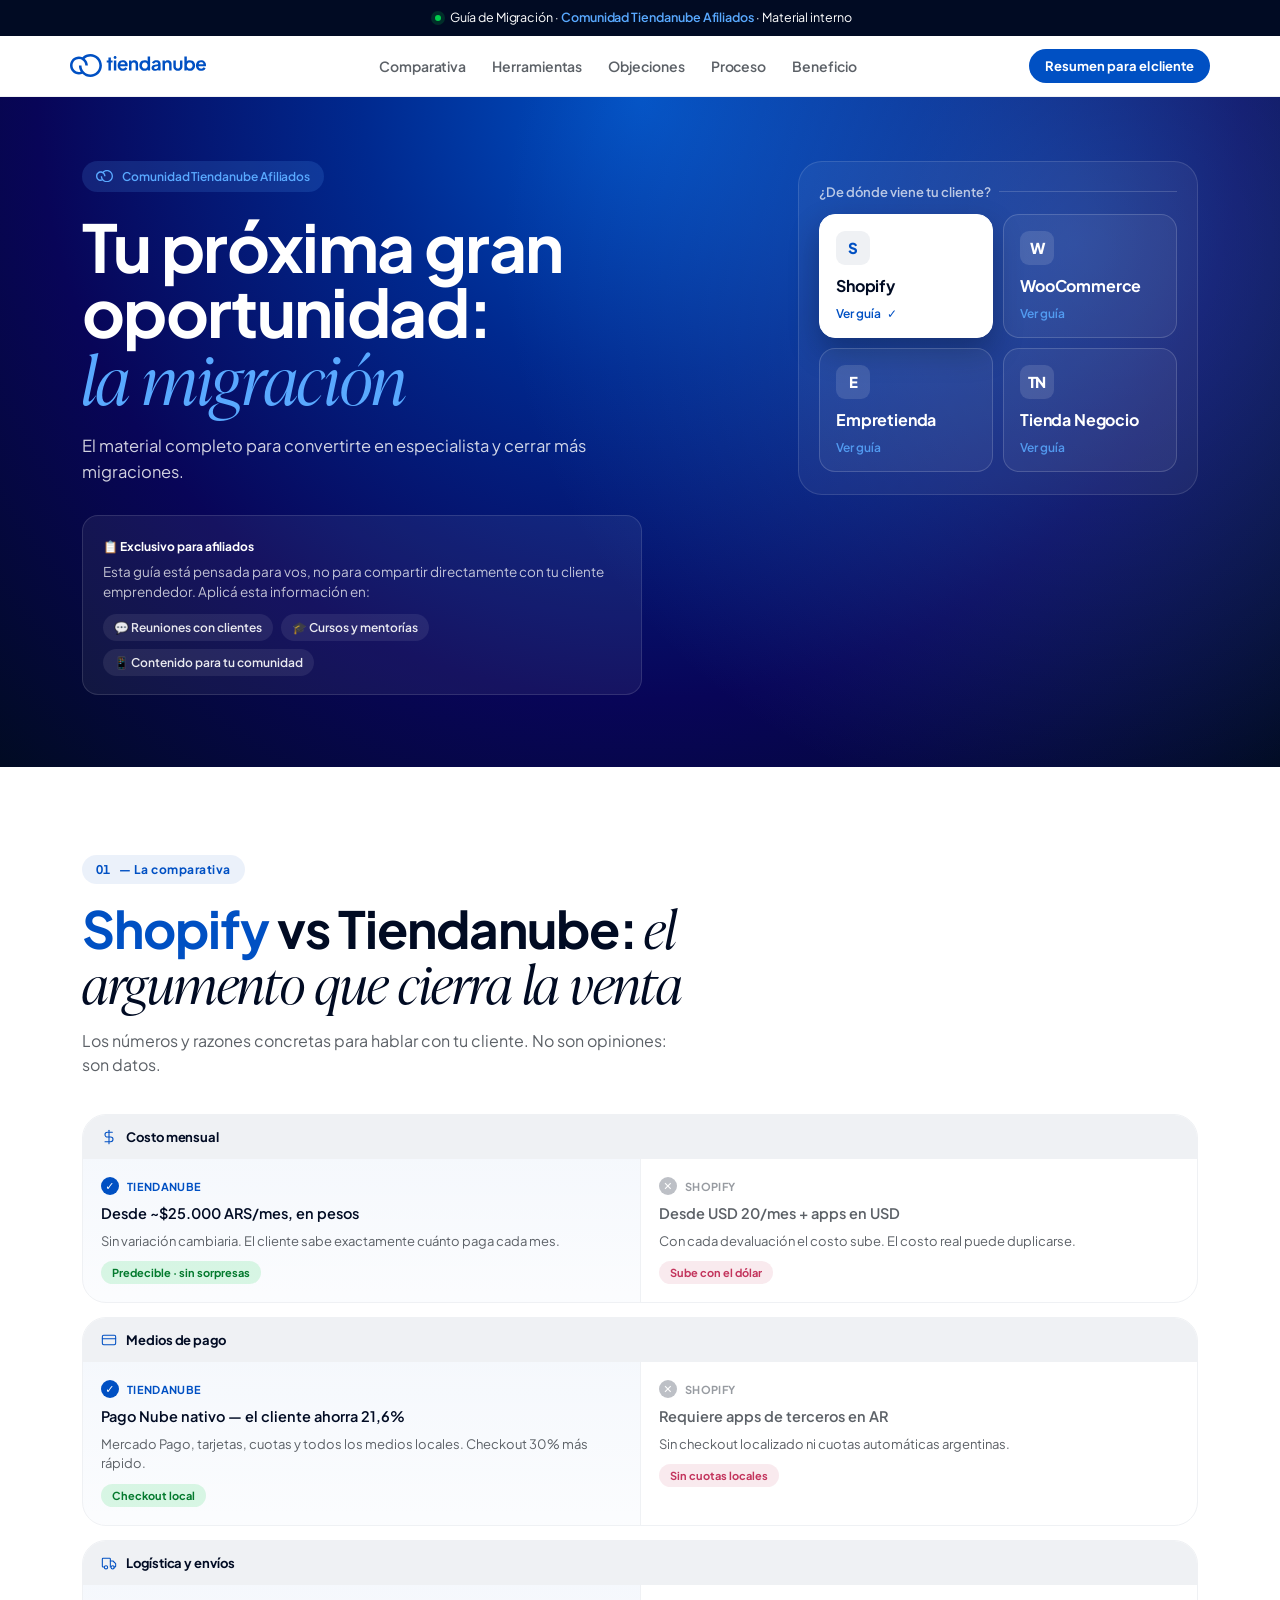
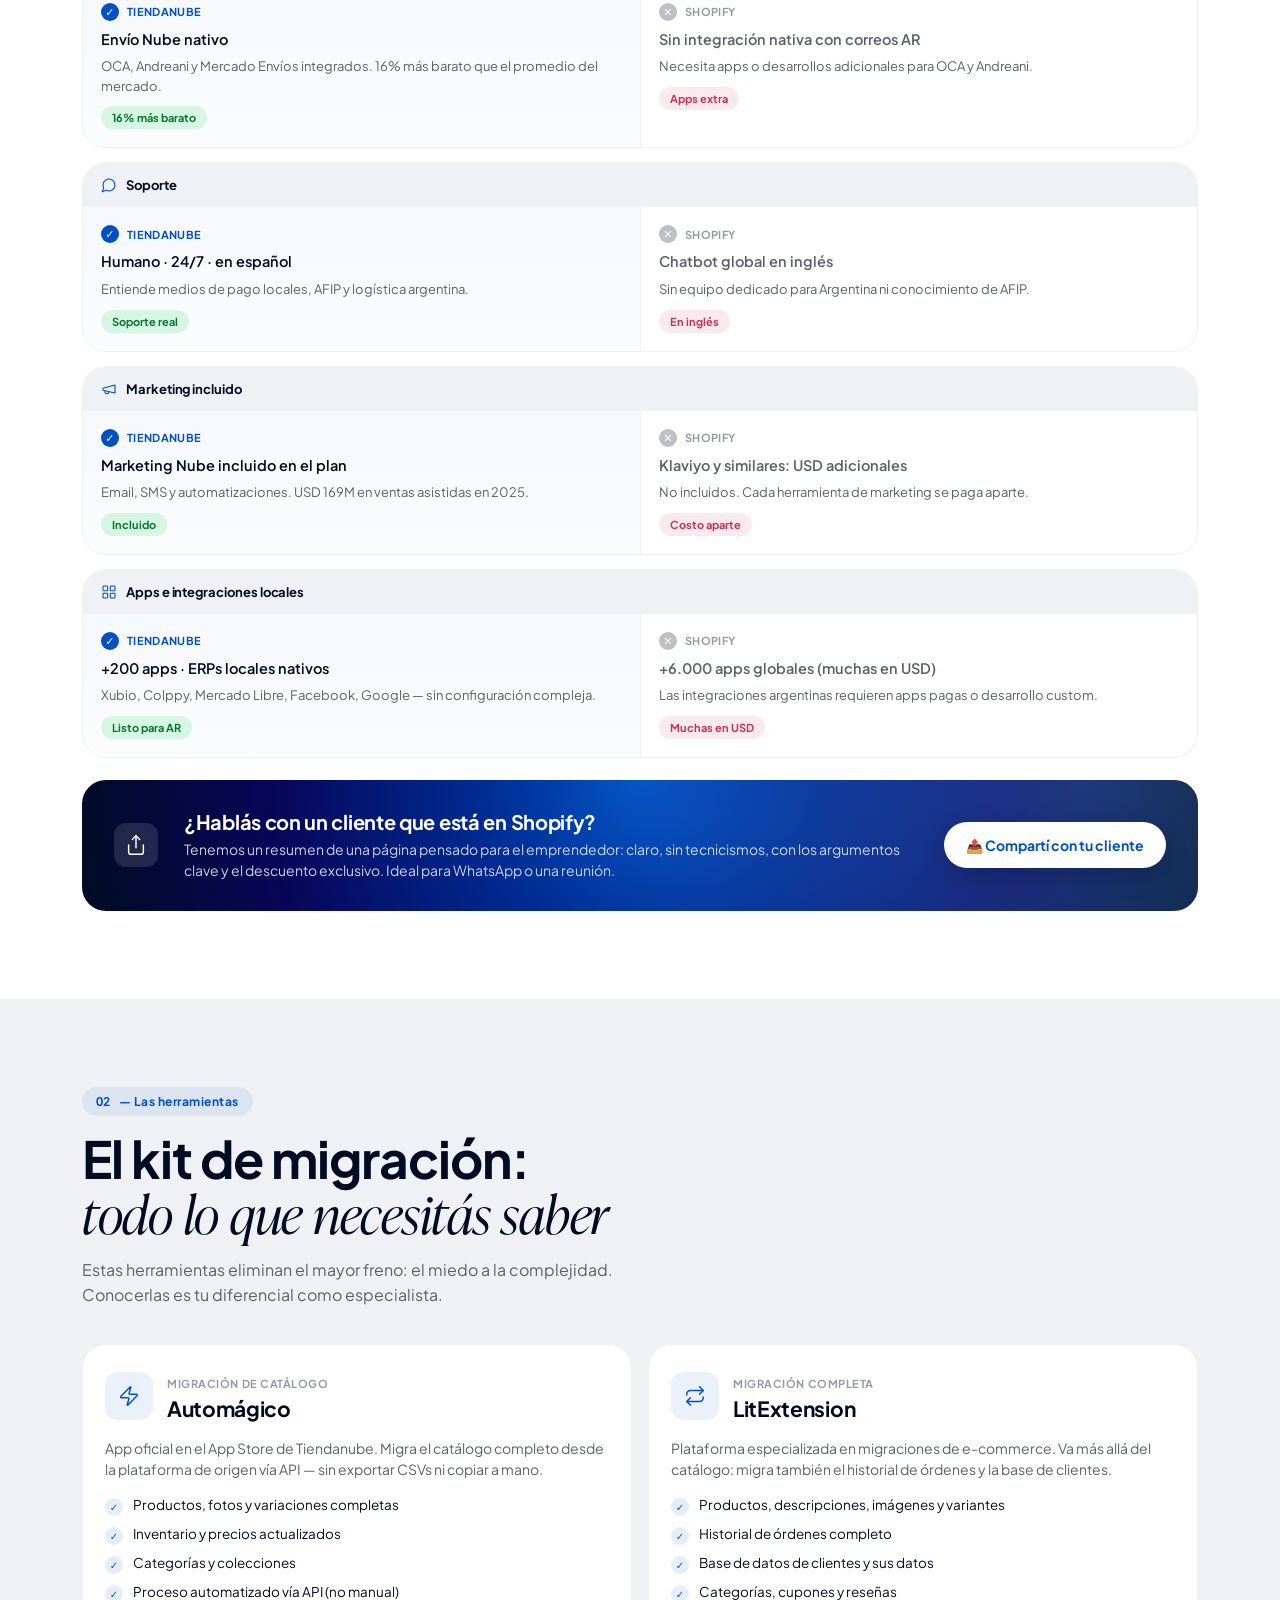
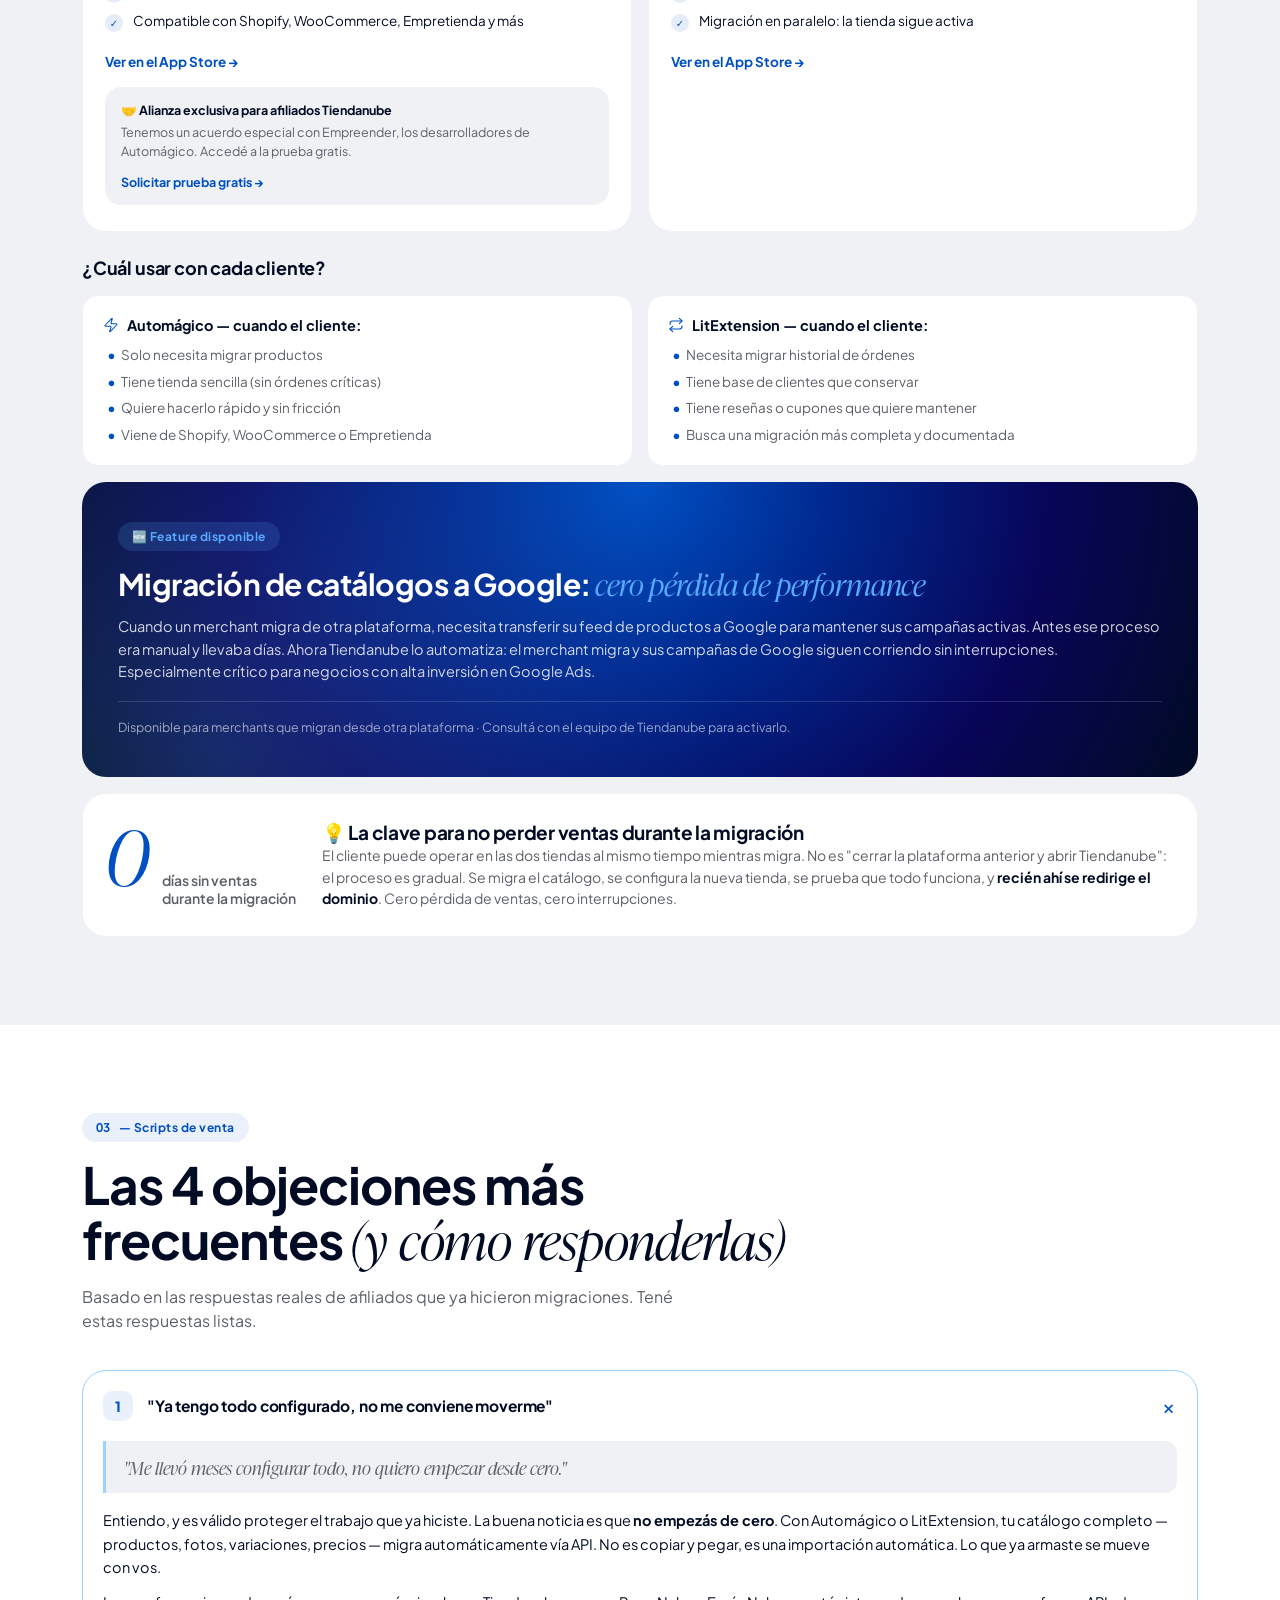
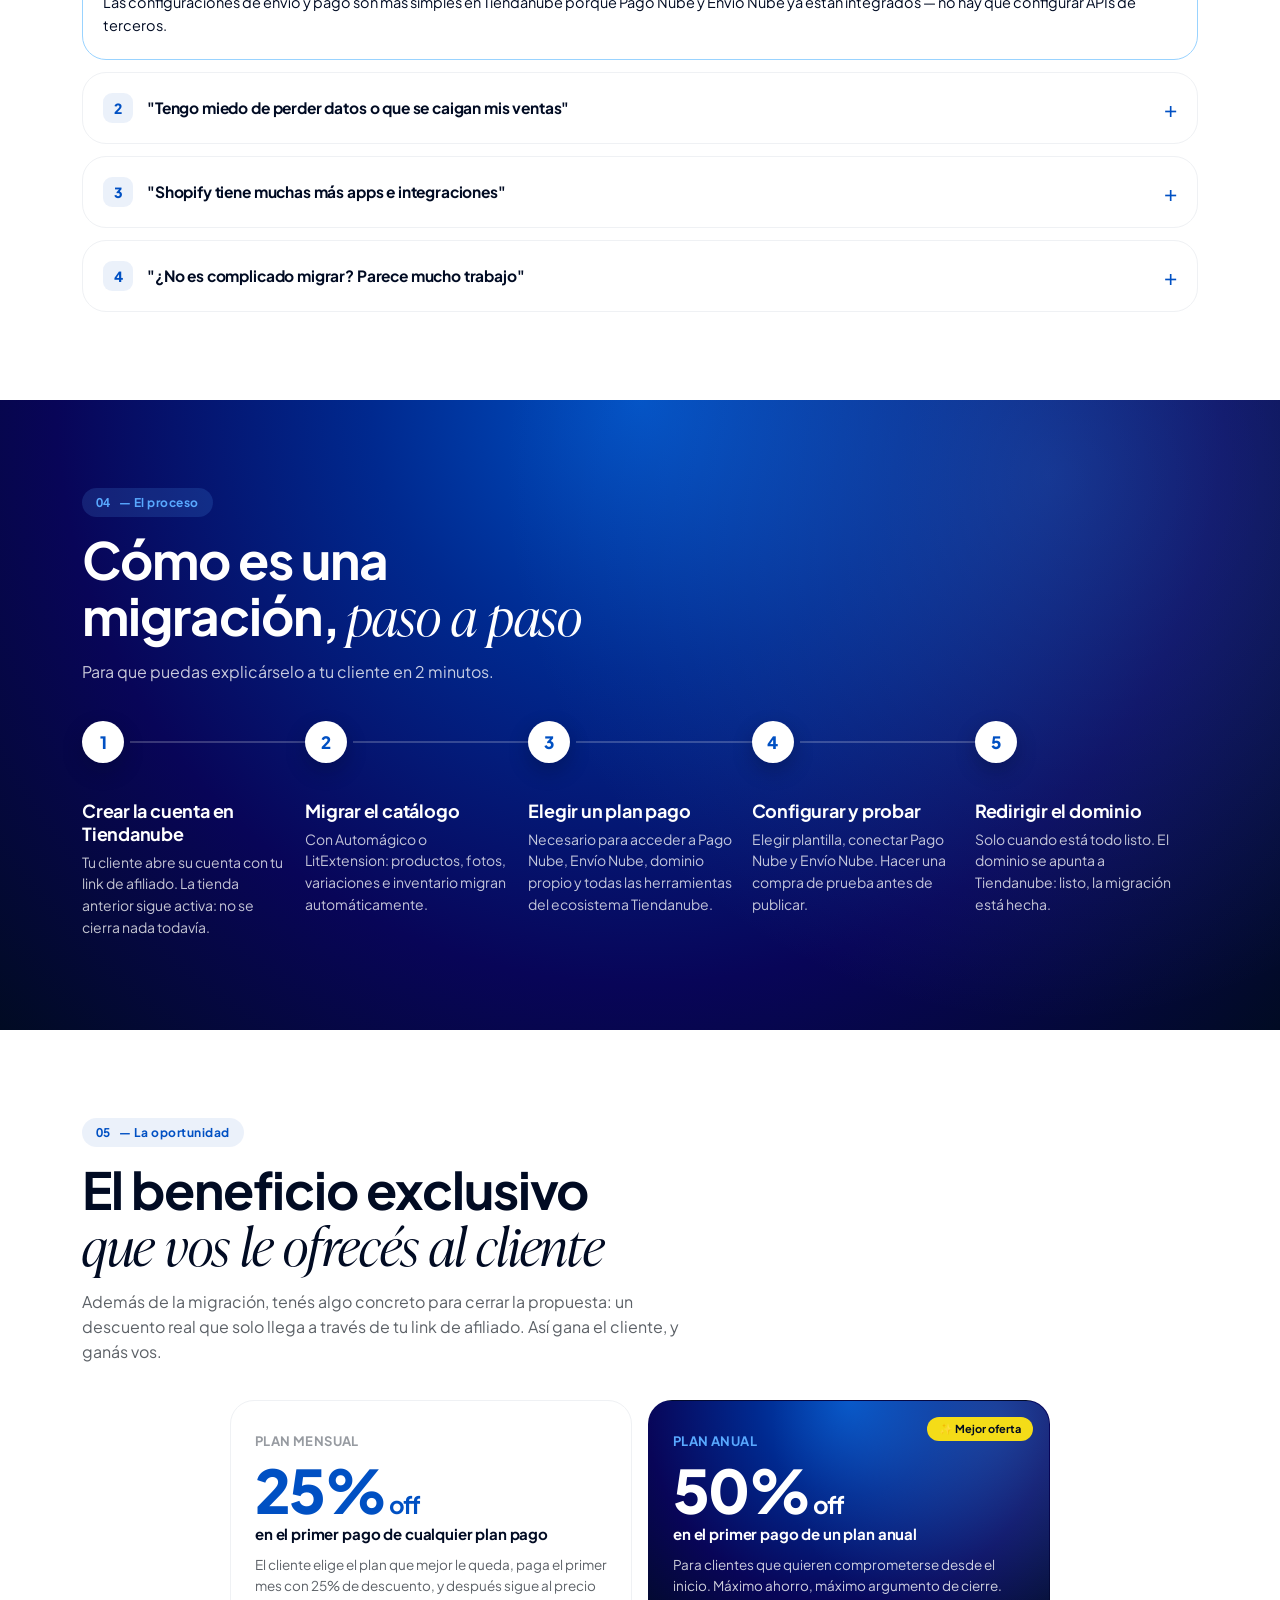
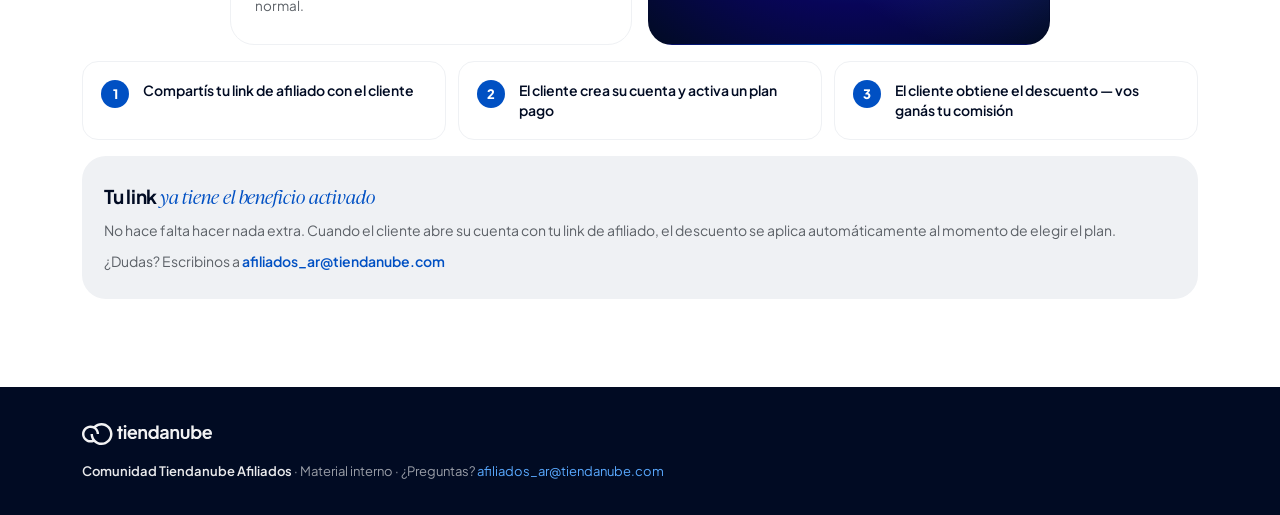
==== commit 101de2b6: "fix: hero layout desktop mejorado con hero-grid responsive Reestructura el hero para verse bien en m" ====
--- a/index.html
+++ b/index.html
@@ -34,10 +34,10 @@
      ═══════════════════════════════════════════════════════ -->
 <section class="hero" id="top">
   <div class="wrap">
-    <span class="badge"><svg class="iso" width="18" height="13" viewBox="0 0 30.526 22" fill="currentColor" aria-hidden="true"><path d="M 19.551 0 L 19.541 0 L 19.531 0 C 16.662 0 13.924 1.129 11.885 3.119 C 10.845 2.679 9.716 2.449 8.556 2.449 C 3.838 2.439 0 6.277 0 10.995 C 0 15.713 3.838 19.551 8.556 19.551 C 9.706 19.551 10.835 19.321 11.875 18.881 C 13.854 20.811 16.562 22 19.531 22 C 25.598 22 30.526 17.072 30.526 11.005 C 30.526 4.938 25.608 0 19.551 0 Z M 19.531 19.551 C 14.813 19.551 10.975 15.713 10.975 10.995 L 8.536 10.995 C 8.536 13.154 9.166 15.163 10.235 16.862 C 9.686 17.022 9.116 17.102 8.546 17.102 C 5.178 17.102 2.439 14.363 2.439 10.995 C 2.439 7.627 5.178 4.888 8.546 4.888 C 9.876 4.888 11.145 5.308 12.214 6.107 C 13.764 7.277 14.663 9.056 14.663 10.995 L 17.102 10.995 C 17.102 8.436 15.993 6.077 14.044 4.448 C 15.573 3.169 17.512 2.449 19.531 2.449 C 24.239 2.449 28.077 6.287 28.077 11.005 C 28.077 15.723 24.239 19.561 19.521 19.561 L 19.531 19.551 Z" fill-rule="nonzero"/></svg>Comunidad Tiendanube Afiliados</span>
-    <h1 class="reveal">Tu próxima gran oportunidad: <span class="serif">la migración</span></h1>
-    <div class="lead-row">
-      <div>
+    <div class="hero-grid">
+      <div class="hero-copy">
+        <span class="badge"><svg class="iso" width="18" height="13" viewBox="0 0 30.526 22" fill="currentColor" aria-hidden="true"><path d="M 19.551 0 L 19.541 0 L 19.531 0 C 16.662 0 13.924 1.129 11.885 3.119 C 10.845 2.679 9.716 2.449 8.556 2.449 C 3.838 2.439 0 6.277 0 10.995 C 0 15.713 3.838 19.551 8.556 19.551 C 9.706 19.551 10.835 19.321 11.875 18.881 C 13.854 20.811 16.562 22 19.531 22 C 25.598 22 30.526 17.072 30.526 11.005 C 30.526 4.938 25.608 0 19.551 0 Z M 19.531 19.551 C 14.813 19.551 10.975 15.713 10.975 10.995 L 8.536 10.995 C 8.536 13.154 9.166 15.163 10.235 16.862 C 9.686 17.022 9.116 17.102 8.546 17.102 C 5.178 17.102 2.439 14.363 2.439 10.995 C 2.439 7.627 5.178 4.888 8.546 4.888 C 9.876 4.888 11.145 5.308 12.214 6.107 C 13.764 7.277 14.663 9.056 14.663 10.995 L 17.102 10.995 C 17.102 8.436 15.993 6.077 14.044 4.448 C 15.573 3.169 17.512 2.449 19.531 2.449 C 24.239 2.449 28.077 6.287 28.077 11.005 C 28.077 15.723 24.239 19.561 19.521 19.561 L 19.531 19.551 Z" fill-rule="nonzero"/></svg>Comunidad Tiendanube Afiliados</span>
+        <h1 class="reveal">Tu próxima gran oportunidad: <span class="serif">la migración</span></h1>
         <p class="lead reveal">El material completo para convertirte en especialista y cerrar más migraciones.</p>
         <div class="affiliate-note reveal">
           <span class="tag">📋 Exclusivo para afiliados</span>
--- a/guia.css
+++ b/guia.css
@@ -132,6 +132,8 @@
   pointer-events: none;
 }
 .hero .wrap { position: relative; padding-top: 52px; padding-bottom: 56px; }
+.hero-grid { display: flex; flex-direction: column; gap: 34px; }
+.hero-copy { min-width: 0; }
 .hero .badge {
   display: inline-flex; align-items: center; gap: 9px;
   background: rgba(89,169,255,0.16); color: var(--ns-highlight-blue);
@@ -170,7 +172,11 @@
 }
 
 /* Platform selector */
-.selector { margin-top: 34px; }
+.selector {
+  background: rgba(255,255,255,0.05);
+  border: 1px solid rgba(255,255,255,0.12);
+  border-radius: var(--ns-radius-l); padding: 22px 20px;
+}
 .selector .q {
   font-size: 13px; font-weight: 600; color: rgba(255,255,255,0.7);
   margin-bottom: 14px; display: flex; align-items: center; gap: 8px;
@@ -179,6 +185,8 @@
 .plat-grid {
   display: grid; grid-template-columns: 1fr 1fr; gap: 10px;
 }
+.plat { min-width: 0; }
+.plat .pname { overflow-wrap: anywhere; }
 .plat {
   appearance: none; -webkit-appearance: none; cursor: pointer; text-align: left;
   background: rgba(255,255,255,0.05); color: #fff;
@@ -490,7 +498,7 @@
   padding: 36px 0; font-size: 13px;
 }
 footer.site .row { display: flex; flex-direction: column; gap: 18px; }
-footer.site img { height: 22px; opacity: 0.95; }
+footer.site img { height: 22px; width: auto; opacity: 0.95; align-self: flex-start; }
 footer.site .fcopy b { color: rgba(255,255,255,0.92); font-weight: 600; }
 footer.site a { color: var(--ns-highlight-blue); text-decoration: none; }
 footer.site a:hover { color: #fff; }
@@ -508,7 +516,6 @@
   .wrap { padding: 0 32px; }
   .hero .wrap { padding-top: 64px; padding-bottom: 72px; }
   .sec { padding: 88px 0; }
-  .plat-grid { grid-template-columns: repeat(4, 1fr); }
   .offer-grid { grid-template-columns: 1fr 1fr; }
   .flow { grid-template-columns: repeat(3, 1fr); }
   .which { grid-template-columns: 1fr 1fr; }
@@ -522,8 +529,8 @@
 
 @media (min-width: 880px) {
   header nav { display: flex; align-items: center; gap: 26px; }
-  .hero h1 { font-size: clamp(56px, 6vw, 78px); }
-  .hero .lead-row { display: grid; grid-template-columns: 1.05fr 0.95fr; gap: 48px; align-items: start; }
+  .hero h1 { font-size: clamp(44px, 5.2vw, 64px); }
+  .hero-grid { display: grid; grid-template-columns: minmax(0,1fr) minmax(320px, 400px); gap: 56px; align-items: start; }
   .tools-grid { grid-template-columns: 1fr 1fr; }
   .tools-grid .tool--full { grid-column: 1 / -1; }
   .sec-head h2 { font-size: clamp(40px, 4vw, 54px); }
@@ -542,6 +549,7 @@
 }
 
 @media (min-width: 1024px) {
-  .hero h1 { font-size: 78px; }
-  .offer-grid { grid-template-columns: 1fr 1fr; max-width: 820px; }
-}
+  .hero h1 { font-size: 66px; }
+  .hero-grid { gap: 72px; }
+  .offer-grid { grid-template-columns: 1fr 1fr; max-width: 820px; margin-inline: auto; }
+}
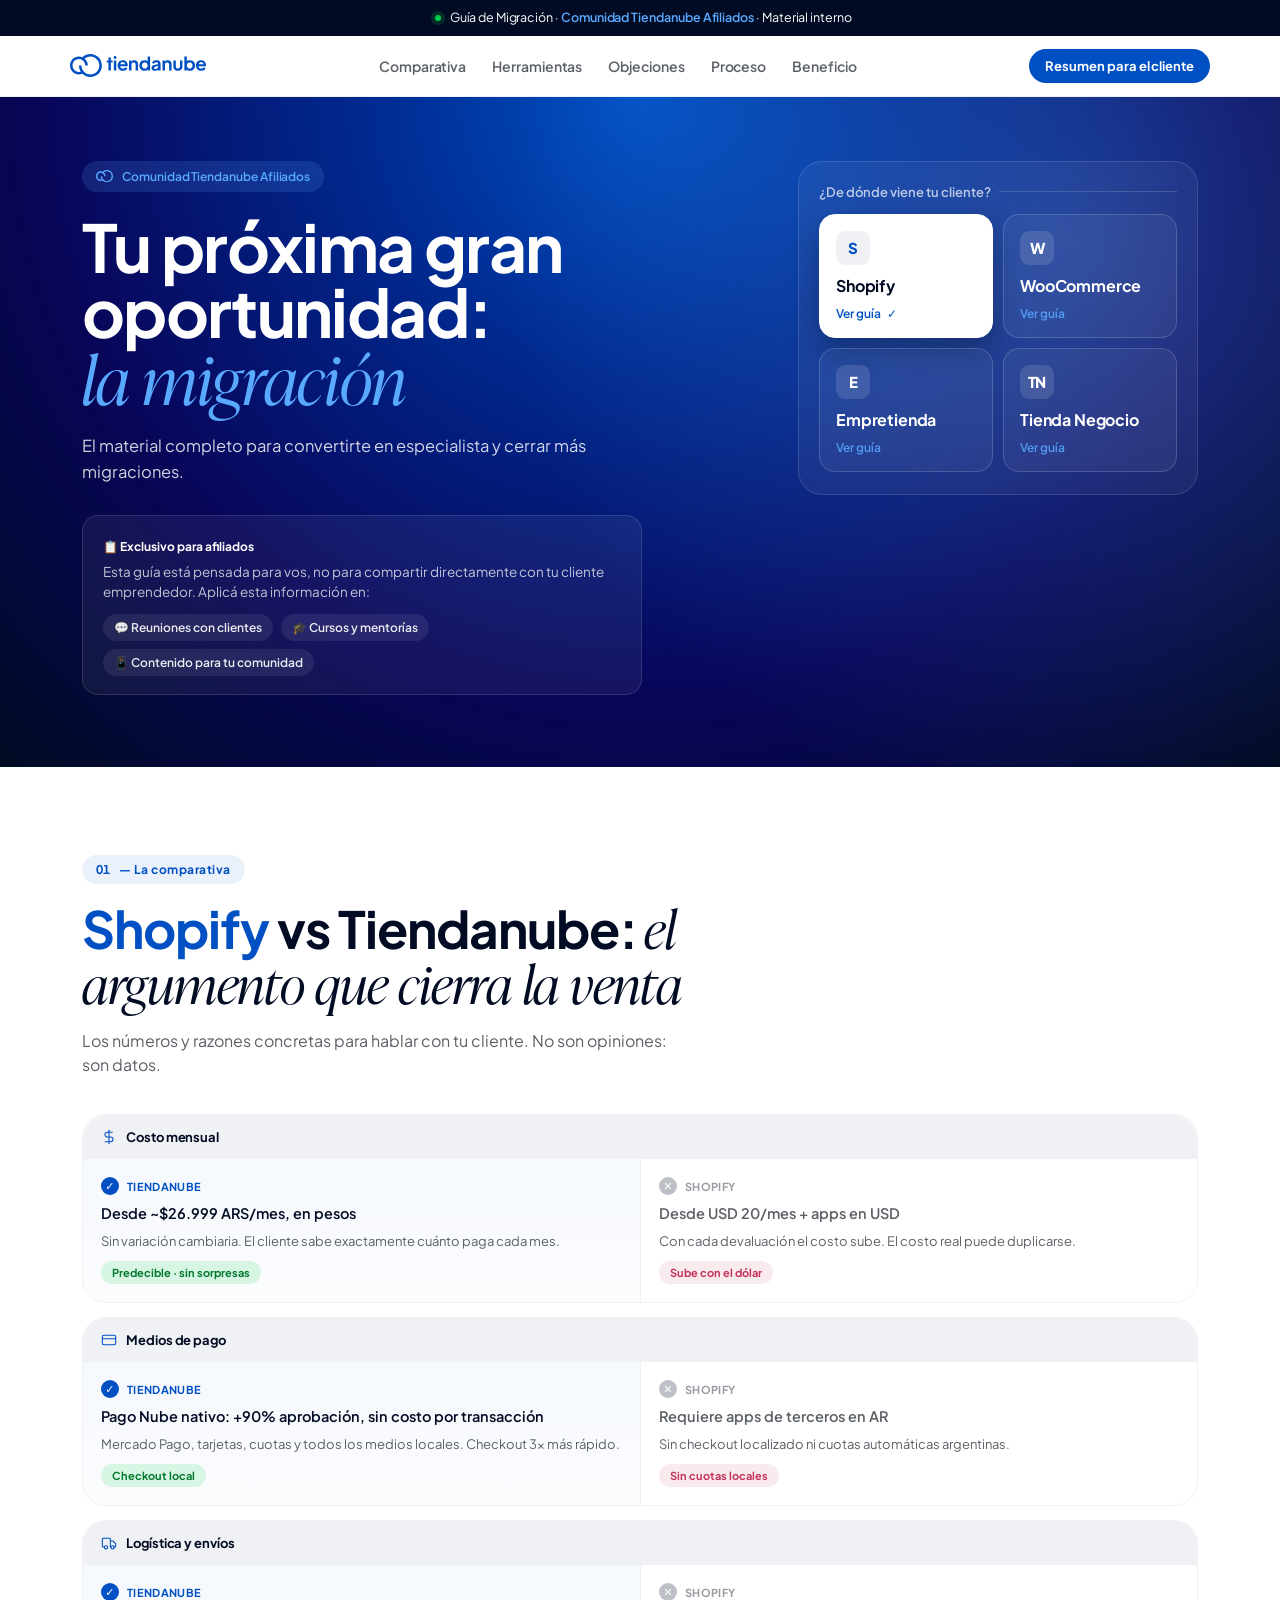
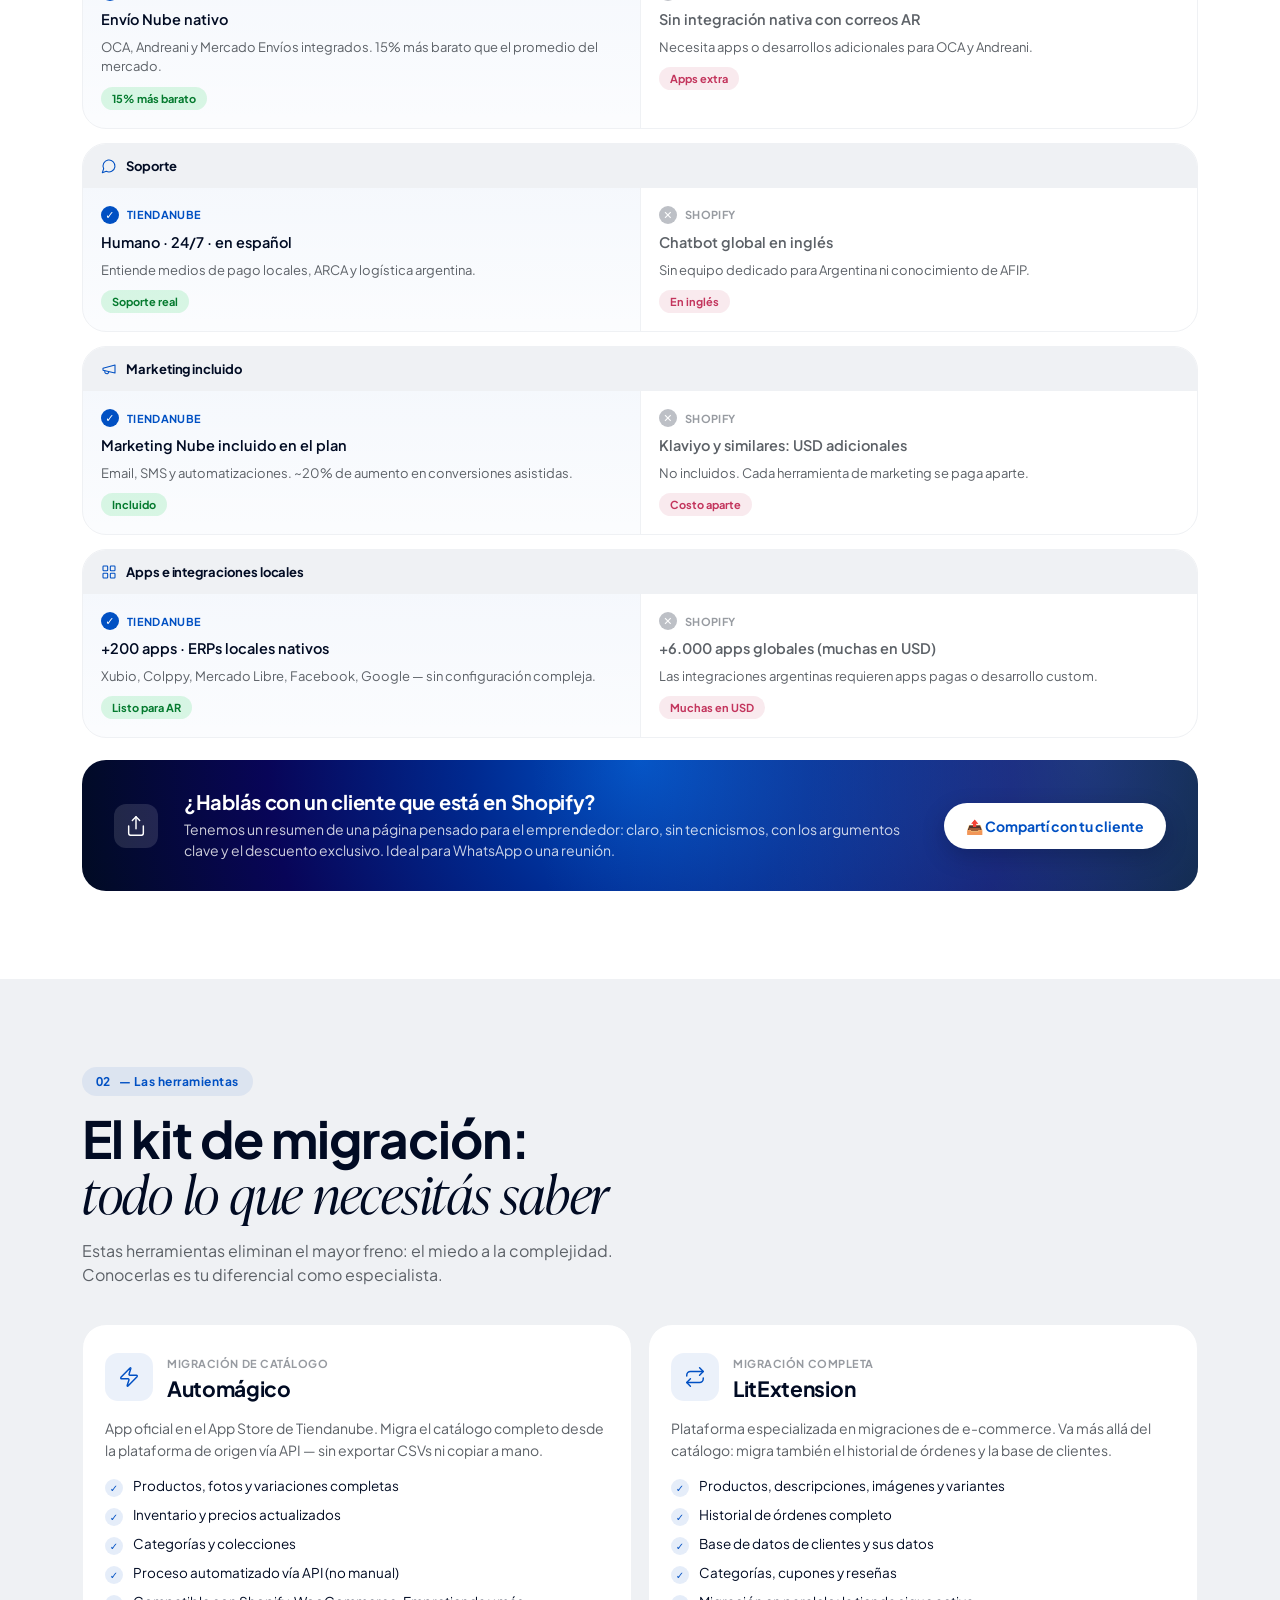
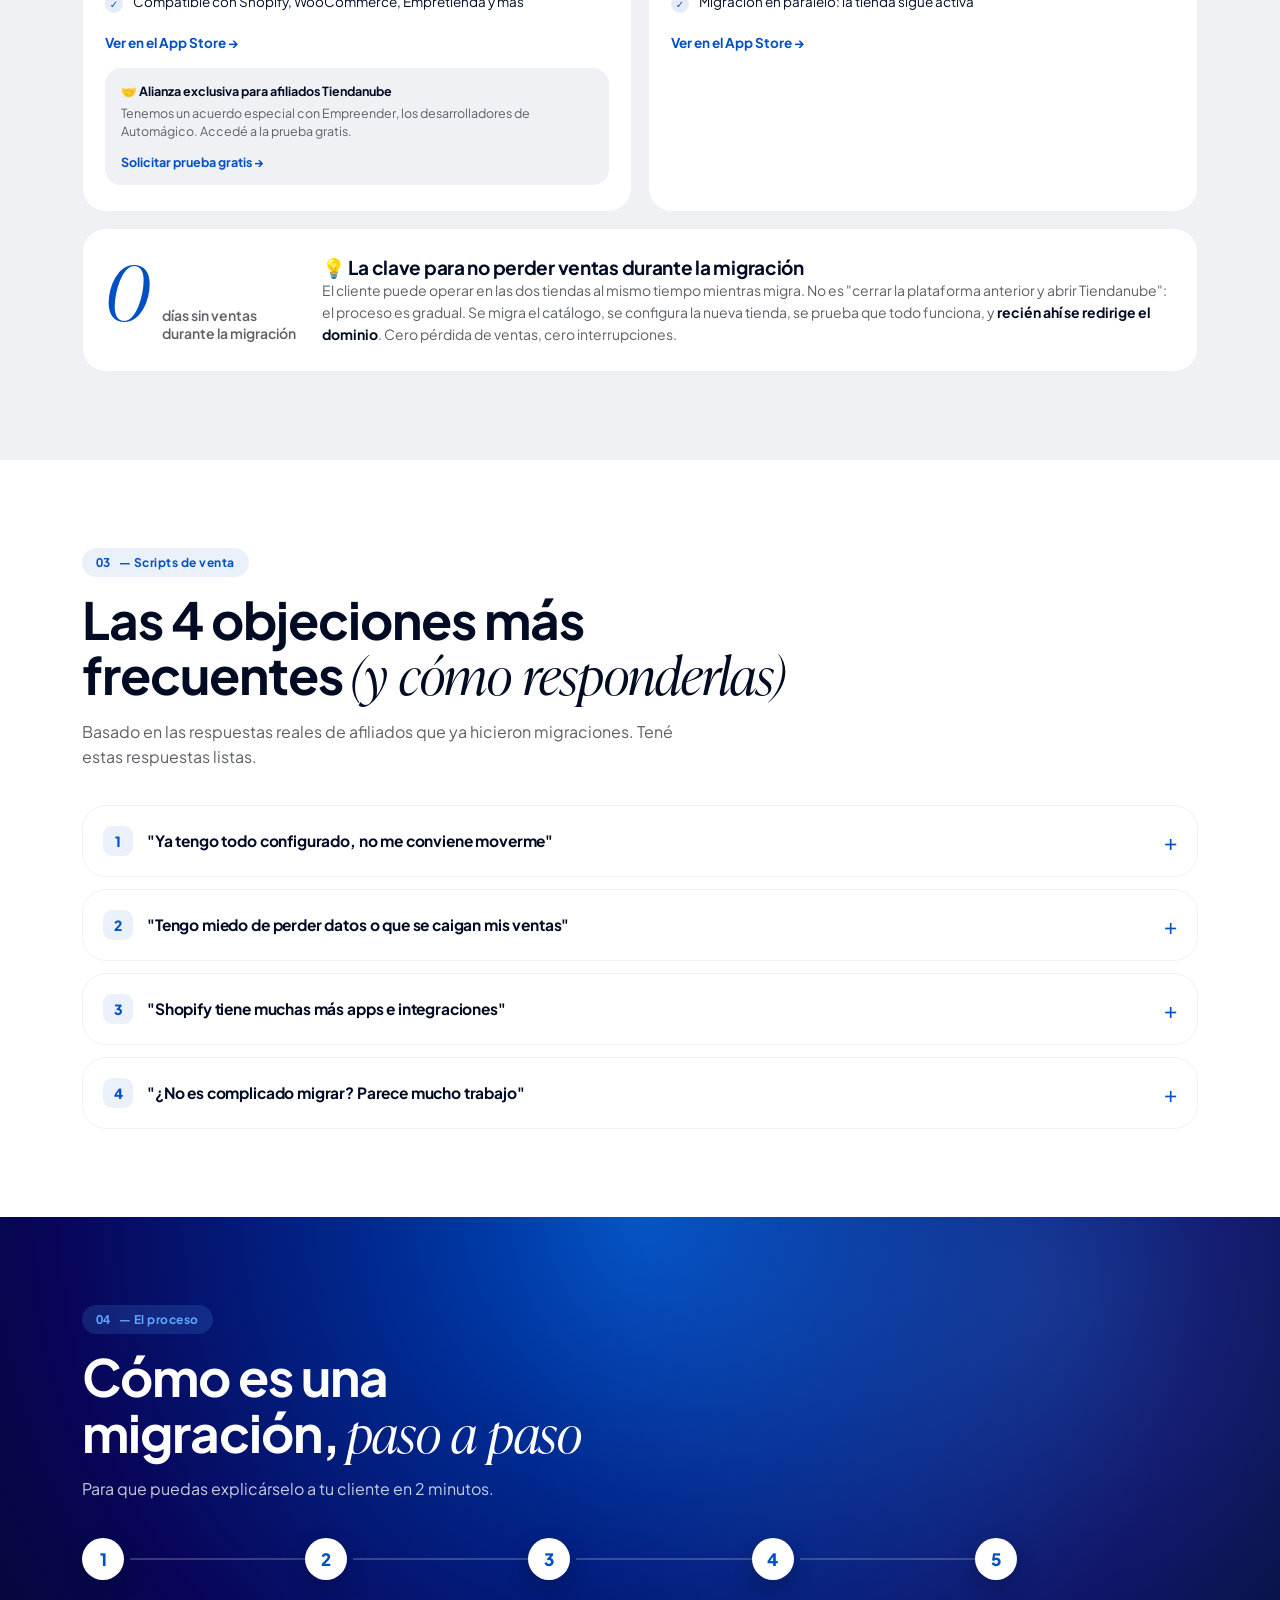
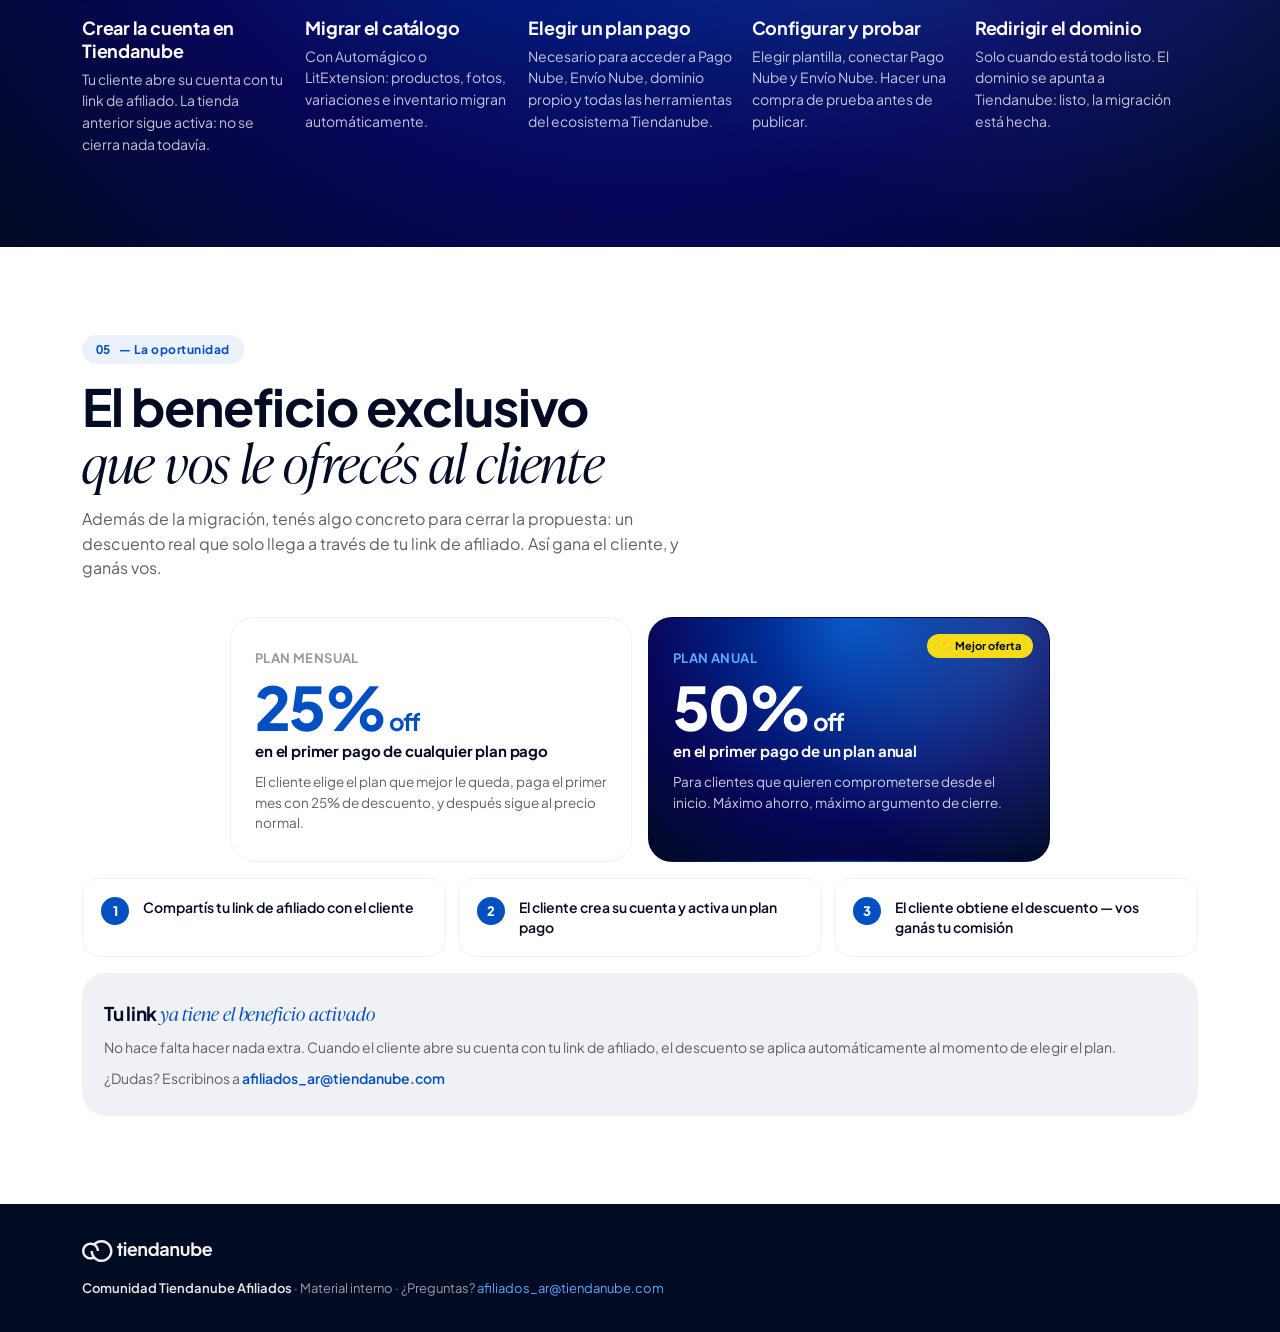
==== commit 8fc8d5a9: "fix: actualizar copys comparativa Shopify - precios, Pago Nube, envíos, AFIP→ARCA, Marketing Nube; s" ====
--- a/index.html
+++ b/index.html
@@ -95,7 +95,7 @@
         <div class="vbody">
           <div class="vcell vcell--tn">
             <span class="who"><span class="dotmark">✓</span> Tiendanube</span>
-            <span class="claim">Desde ~$25.000 ARS/mes, en pesos</span>
+            <span class="claim">Desde ~$26.999 ARS/mes, en pesos</span>
             <span class="detail">Sin variación cambiaria. El cliente sabe exactamente cuánto paga cada mes.</span>
             <span class="chip">Predecible · sin sorpresas</span>
           </div>
@@ -108,8 +108,8 @@
         <div class="vbody">
           <div class="vcell vcell--tn">
             <span class="who"><span class="dotmark">✓</span> Tiendanube</span>
-            <span class="claim">Pago Nube nativo — el cliente ahorra 21,6%</span>
-            <span class="detail">Mercado Pago, tarjetas, cuotas y todos los medios locales. Checkout 30% más rápido.</span>
+            <span class="claim">Pago Nube nativo: +90% aprobación, sin costo por transacción</span>
+            <span class="detail">Mercado Pago, tarjetas, cuotas y todos los medios locales. Checkout 3x más rápido.</span>
             <span class="chip">Checkout local</span>
           </div>
           <div class="vcell vcell--rival" data-cell></div>
@@ -122,8 +122,8 @@
           <div class="vcell vcell--tn">
             <span class="who"><span class="dotmark">✓</span> Tiendanube</span>
             <span class="claim">Envío Nube nativo</span>
-            <span class="detail">OCA, Andreani y Mercado Envíos integrados. 16% más barato que el promedio del mercado.</span>
-            <span class="chip">16% más barato</span>
+            <span class="detail">OCA, Andreani y Mercado Envíos integrados. 15% más barato que el promedio del mercado.</span>
+            <span class="chip">15% más barato</span>
           </div>
           <div class="vcell vcell--rival" data-cell></div>
         </div>
@@ -135,7 +135,7 @@
           <div class="vcell vcell--tn">
             <span class="who"><span class="dotmark">✓</span> Tiendanube</span>
             <span class="claim">Humano · 24/7 · en español</span>
-            <span class="detail">Entiende medios de pago locales, AFIP y logística argentina.</span>
+            <span class="detail">Entiende medios de pago locales, ARCA y logística argentina.</span>
             <span class="chip">Soporte real</span>
           </div>
           <div class="vcell vcell--rival" data-cell></div>
@@ -148,7 +148,7 @@
           <div class="vcell vcell--tn">
             <span class="who"><span class="dotmark">✓</span> Tiendanube</span>
             <span class="claim">Marketing Nube incluido en el plan</span>
-            <span class="detail">Email, SMS y automatizaciones. USD 169M en ventas asistidas en 2025.</span>
+            <span class="detail">Email, SMS y automatizaciones. ~20% de aumento en conversiones asistidas.</span>
             <span class="chip">Incluido</span>
           </div>
           <div class="vcell vcell--rival" data-cell></div>
@@ -236,35 +236,6 @@
       </article>
     </div>
 
-    <h3 class="which-head reveal">¿Cuál usar con cada cliente?</h3>
-    <div class="which">
-      <div class="which-card reveal">
-        <h4><span data-icon="zap" class="ic-inline"></span> Automágico — cuando el cliente:</h4>
-        <ul>
-          <li>Solo necesita migrar productos</li>
-          <li>Tiene tienda sencilla (sin órdenes críticas)</li>
-          <li>Quiere hacerlo rápido y sin fricción</li>
-          <li>Viene de Shopify, WooCommerce o Empretienda</li>
-        </ul>
-      </div>
-      <div class="which-card reveal">
-        <h4><span data-icon="repeat" class="ic-inline"></span> LitExtension — cuando el cliente:</h4>
-        <ul>
-          <li>Necesita migrar historial de órdenes</li>
-          <li>Tiene base de clientes que conservar</li>
-          <li>Tiene reseñas o cupones que quiere mantener</li>
-          <li>Busca una migración más completa y documentada</li>
-        </ul>
-      </div>
-    </div>
-
-    <div class="feature-band reveal">
-      <span class="eyebrow">🆕 Feature disponible</span>
-      <h3>Migración de catálogos a Google: <span class="serif">cero pérdida de performance</span></h3>
-      <p>Cuando un merchant migra de otra plataforma, necesita transferir su feed de productos a Google para mantener sus campañas activas. Antes ese proceso era manual y llevaba días. Ahora Tiendanube lo automatiza: el merchant migra y sus campañas de Google siguen corriendo sin interrupciones. Especialmente crítico para negocios con alta inversión en Google Ads.</p>
-      <p class="avail">Disponible para merchants que migran desde otra plataforma · Consultá con el equipo de Tiendanube para activarlo.</p>
-    </div>
-
     <div class="parallel reveal">
       <div class="big">
         <span class="num">0</span>
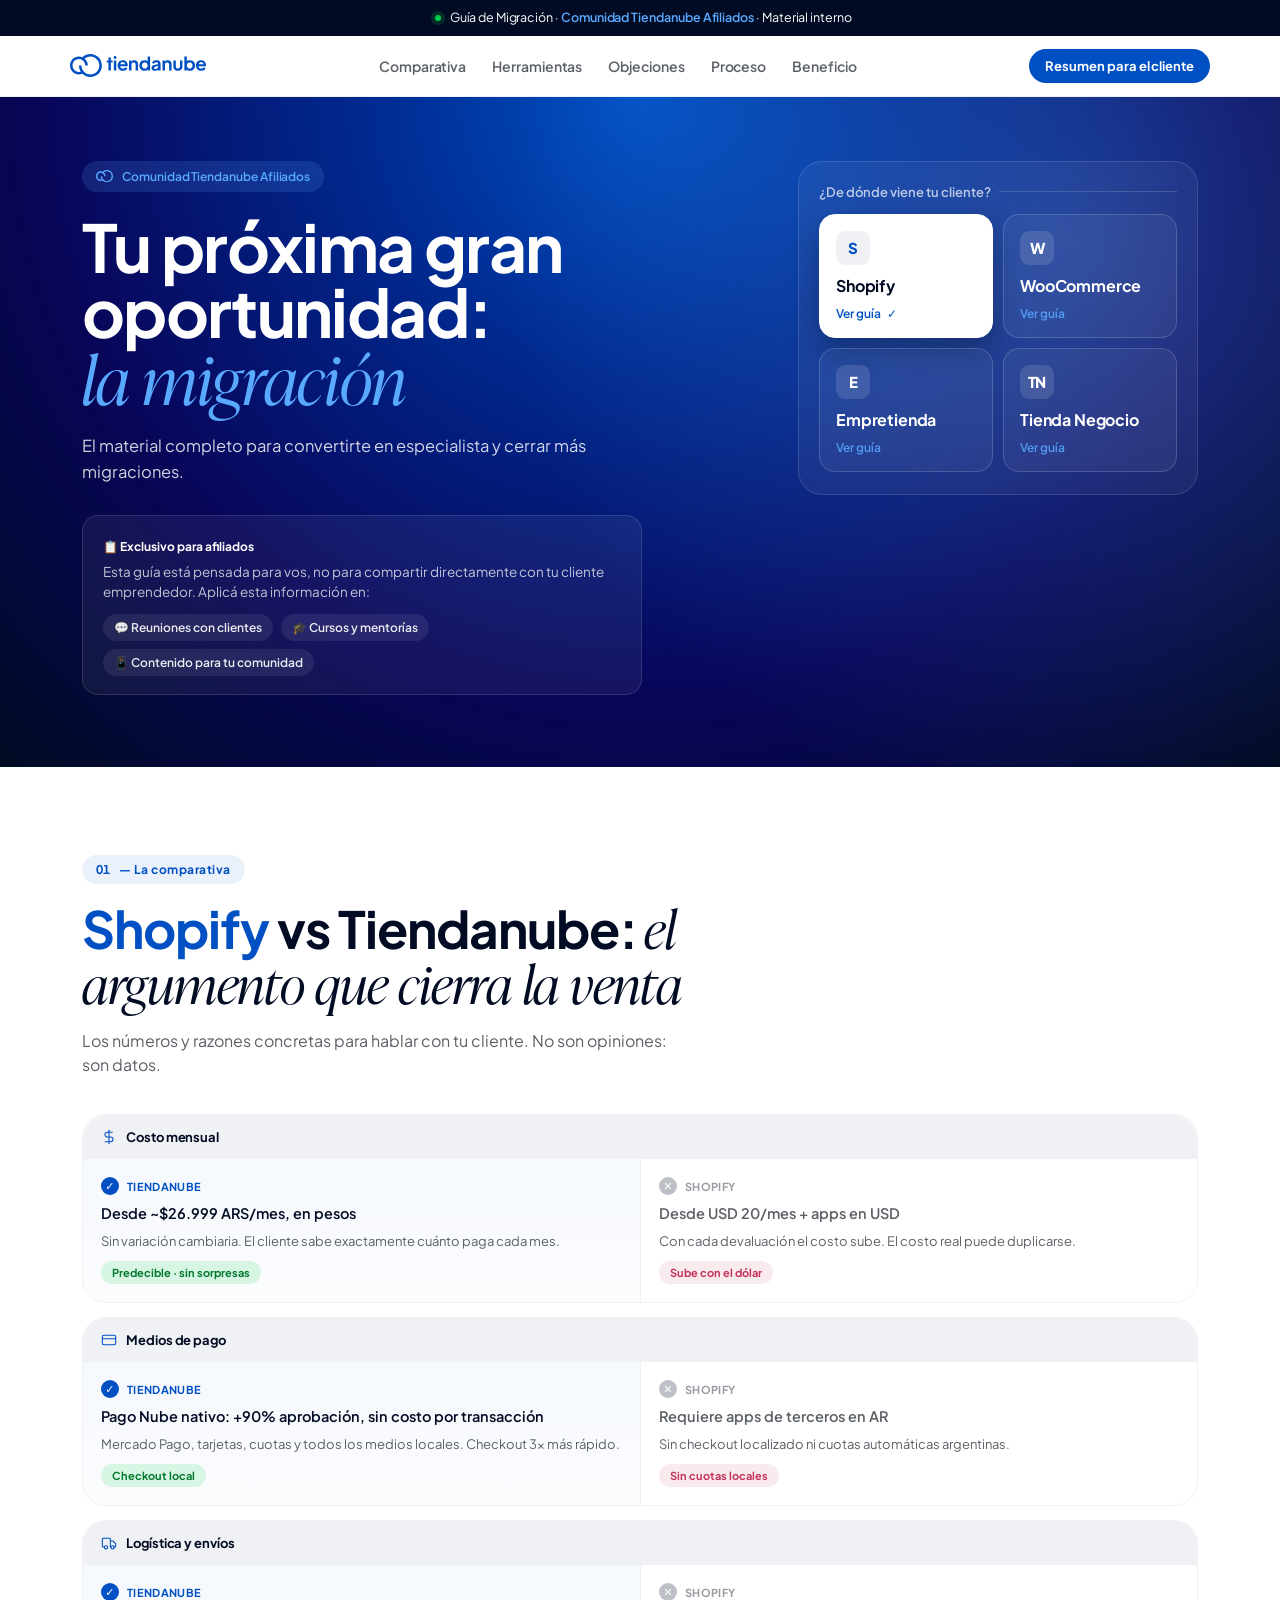
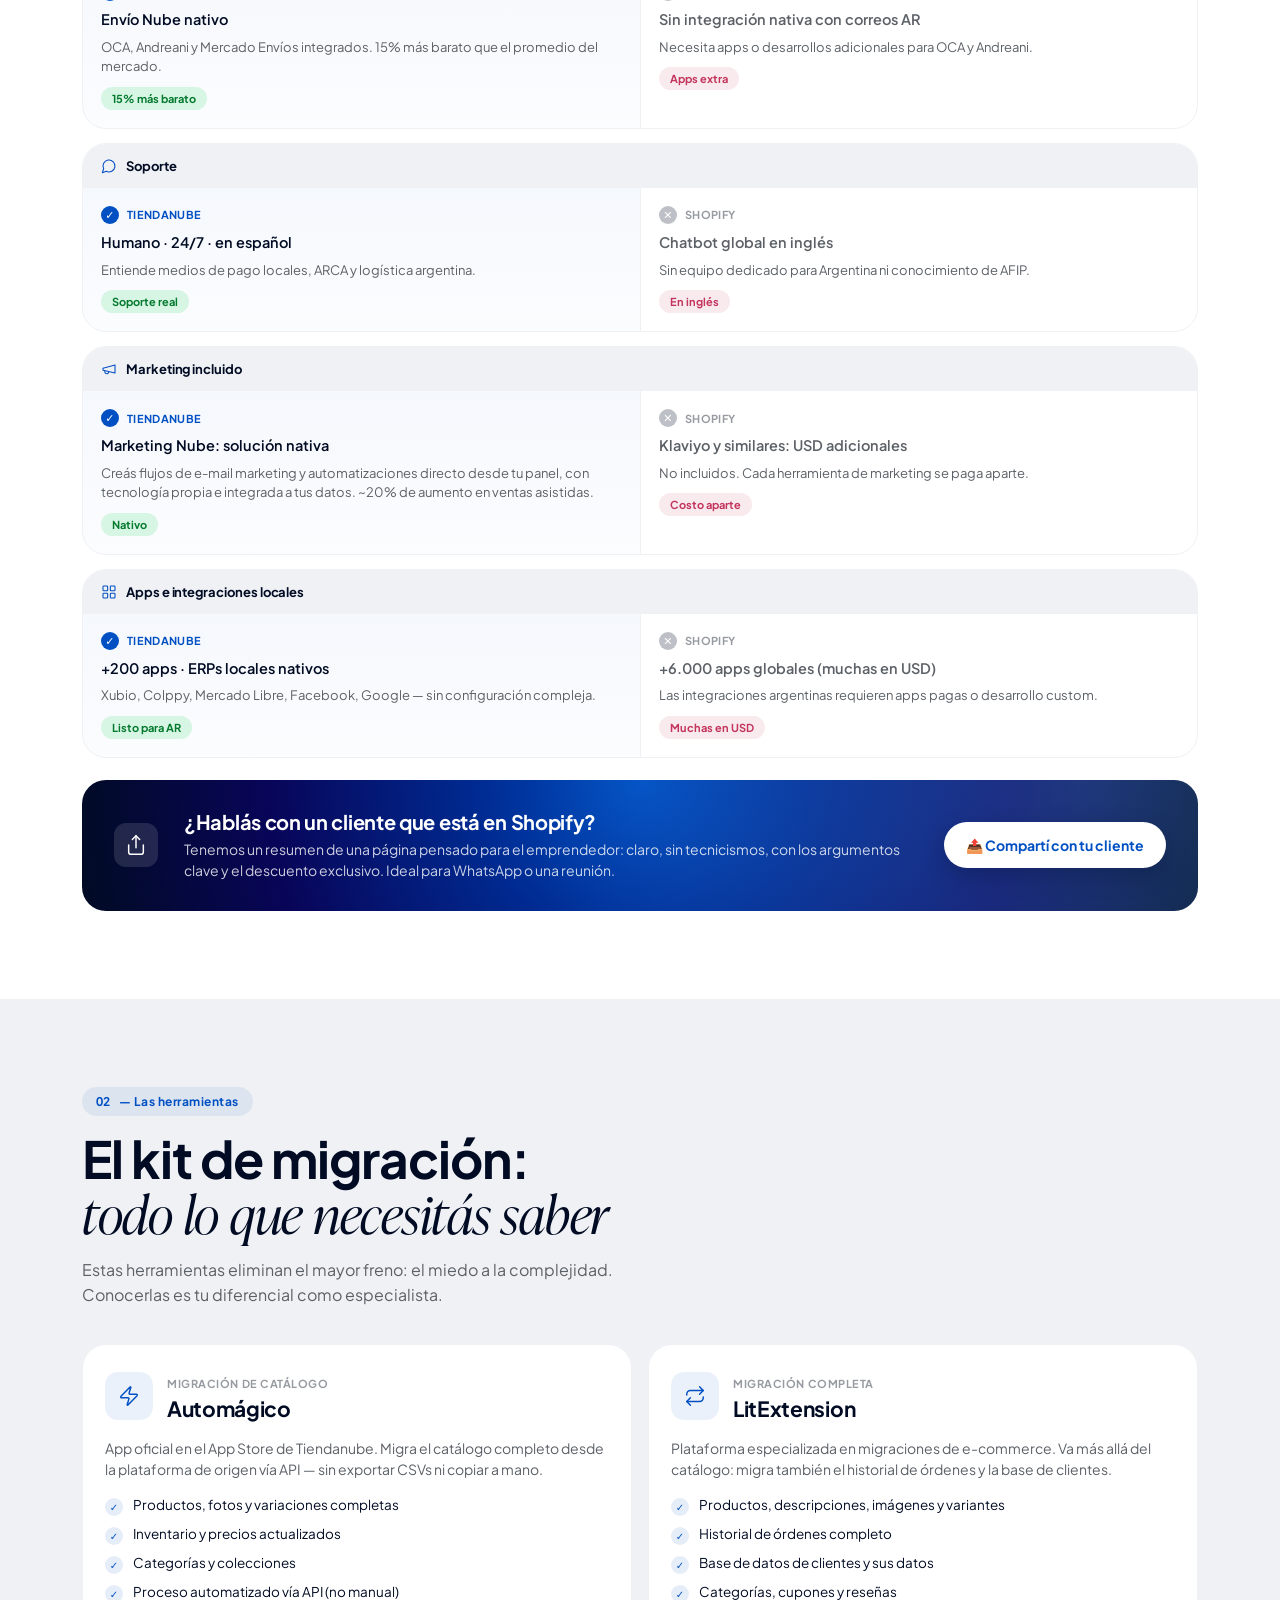
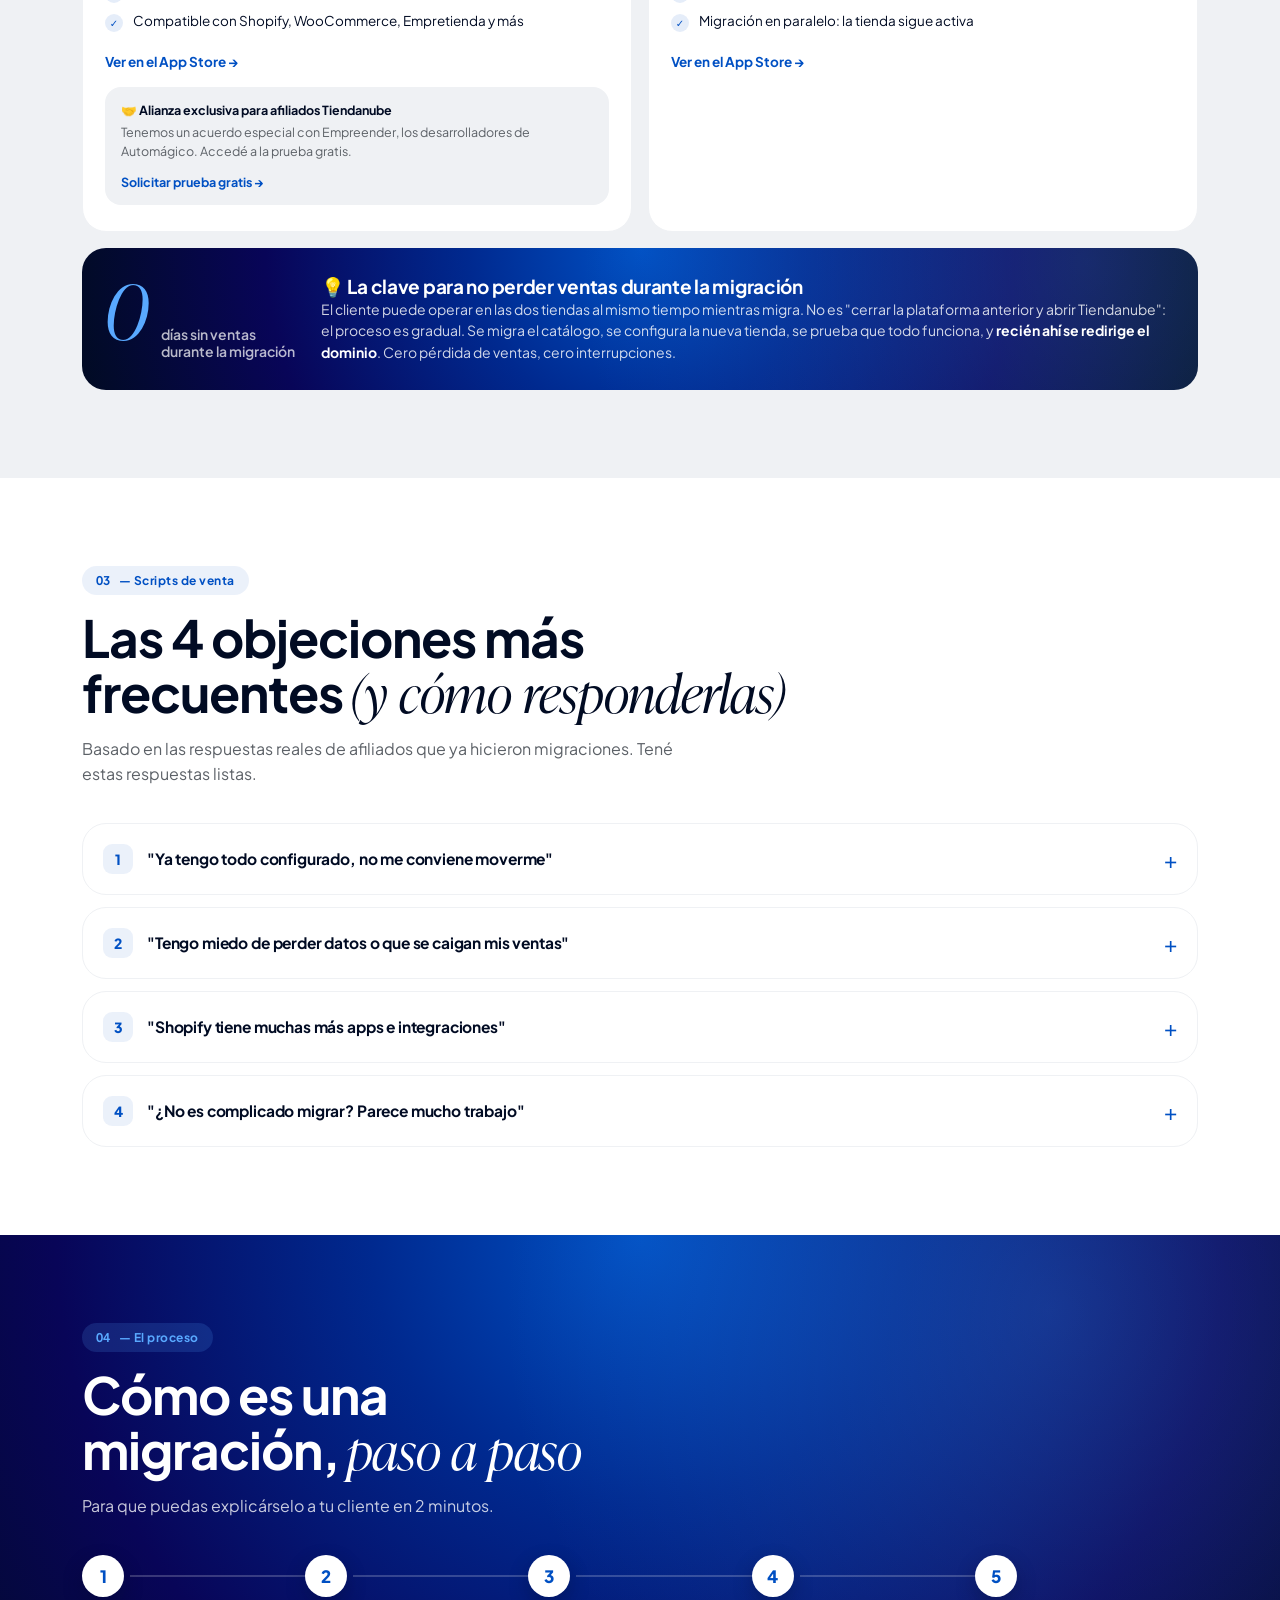
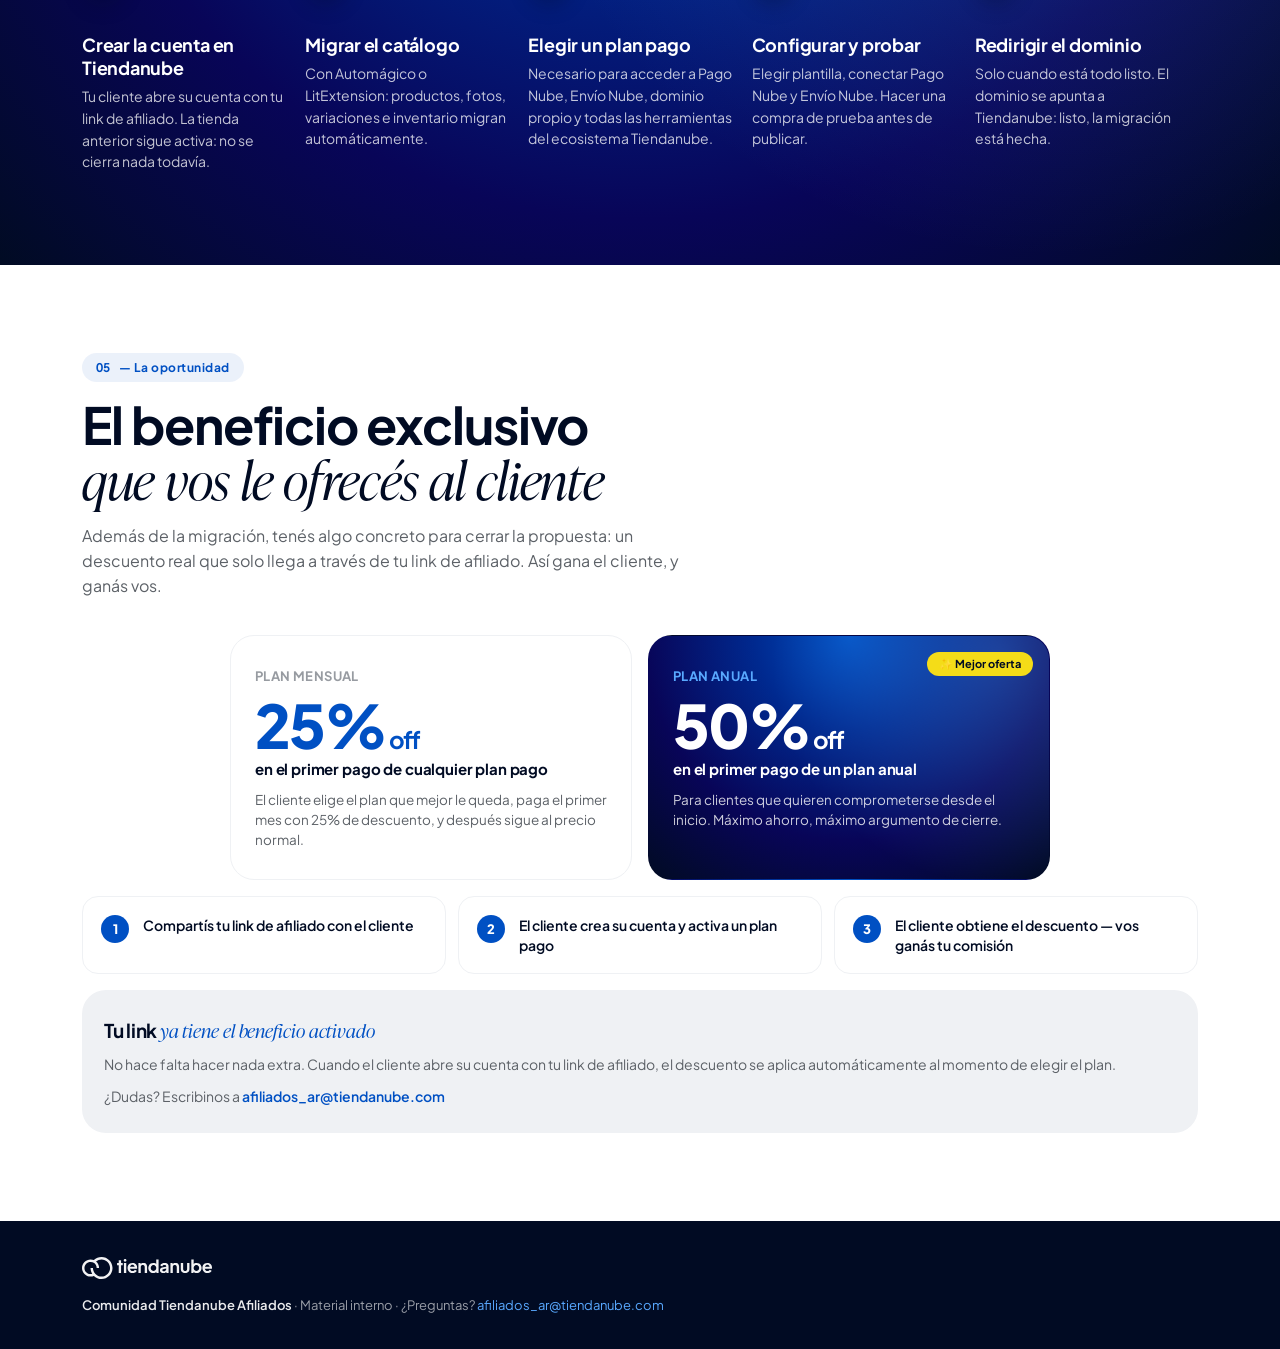
==== commit 46d2742c: "copy: Marketing Nube - solución nativa, sin 'incluido en el plan' Co-Authored-By: Claude Sonnet 4.6 " ====
--- a/index.html
+++ b/index.html
@@ -147,9 +147,9 @@
         <div class="vbody">
           <div class="vcell vcell--tn">
             <span class="who"><span class="dotmark">✓</span> Tiendanube</span>
-            <span class="claim">Marketing Nube incluido en el plan</span>
-            <span class="detail">Email, SMS y automatizaciones. ~20% de aumento en conversiones asistidas.</span>
-            <span class="chip">Incluido</span>
+            <span class="claim">Marketing Nube: solución nativa</span>
+            <span class="detail">Creás flujos de e-mail marketing y automatizaciones directo desde tu panel, con tecnología propia e integrada a tus datos. ~20% de aumento en ventas asistidas.</span>
+            <span class="chip">Nativo</span>
           </div>
           <div class="vcell vcell--rival" data-cell></div>
         </div>
--- a/guia.css
+++ b/guia.css
@@ -356,21 +356,27 @@
 
 /* Parallel / zero-days highlight */
 .parallel {
-  margin-top: 16px; background: #fff; border: 1.5px solid var(--ns-gray-10);
+  margin-top: 16px; background: var(--ns-gradient-nimbus-night); color: #fff;
   border-radius: var(--ns-radius-l); padding: 26px 22px;
   display: flex; flex-direction: column; gap: 16px;
-}
+  position: relative; overflow: hidden;
+}
+.parallel::before {
+  content: ""; position: absolute; inset: 0;
+  background: radial-gradient(circle at 90% 10%, rgba(89,169,255,0.22), transparent 50%);
+}
+.parallel > * { position: relative; }
 .parallel .big {
   display: flex; align-items: baseline; gap: 12px;
 }
 .parallel .big .num {
   font-family: "IvyPresto Display", serif; font-style: italic; font-weight: 300;
-  font-size: 76px; line-height: 0.8; color: var(--ns-nimbus-blue);
-}
-.parallel .big .nlabel { font-size: 14px; font-weight: 600; color: var(--ns-gray-60); line-height: 1.25; }
-.parallel h3 { font-size: 19px; font-weight: 700; letter-spacing: -0.015em; margin: 0; }
-.parallel p { font-size: 14px; line-height: 1.55; color: var(--ns-gray-60); margin: 0; }
-.parallel p b { color: var(--ns-ink); font-weight: 700; }
+  font-size: 76px; line-height: 0.8; color: var(--ns-highlight-blue);
+}
+.parallel .big .nlabel { font-size: 14px; font-weight: 600; color: rgba(255,255,255,0.72); line-height: 1.25; }
+.parallel h3 { font-size: 19px; font-weight: 700; letter-spacing: -0.015em; margin: 0; color: #fff; }
+.parallel p { font-size: 14px; line-height: 1.55; color: rgba(255,255,255,0.82); margin: 0; }
+.parallel p b { color: #fff; font-weight: 700; }
 
 /* ═══════════════════════════════════════════════════════
    03 · OBJECIONES (accordion)
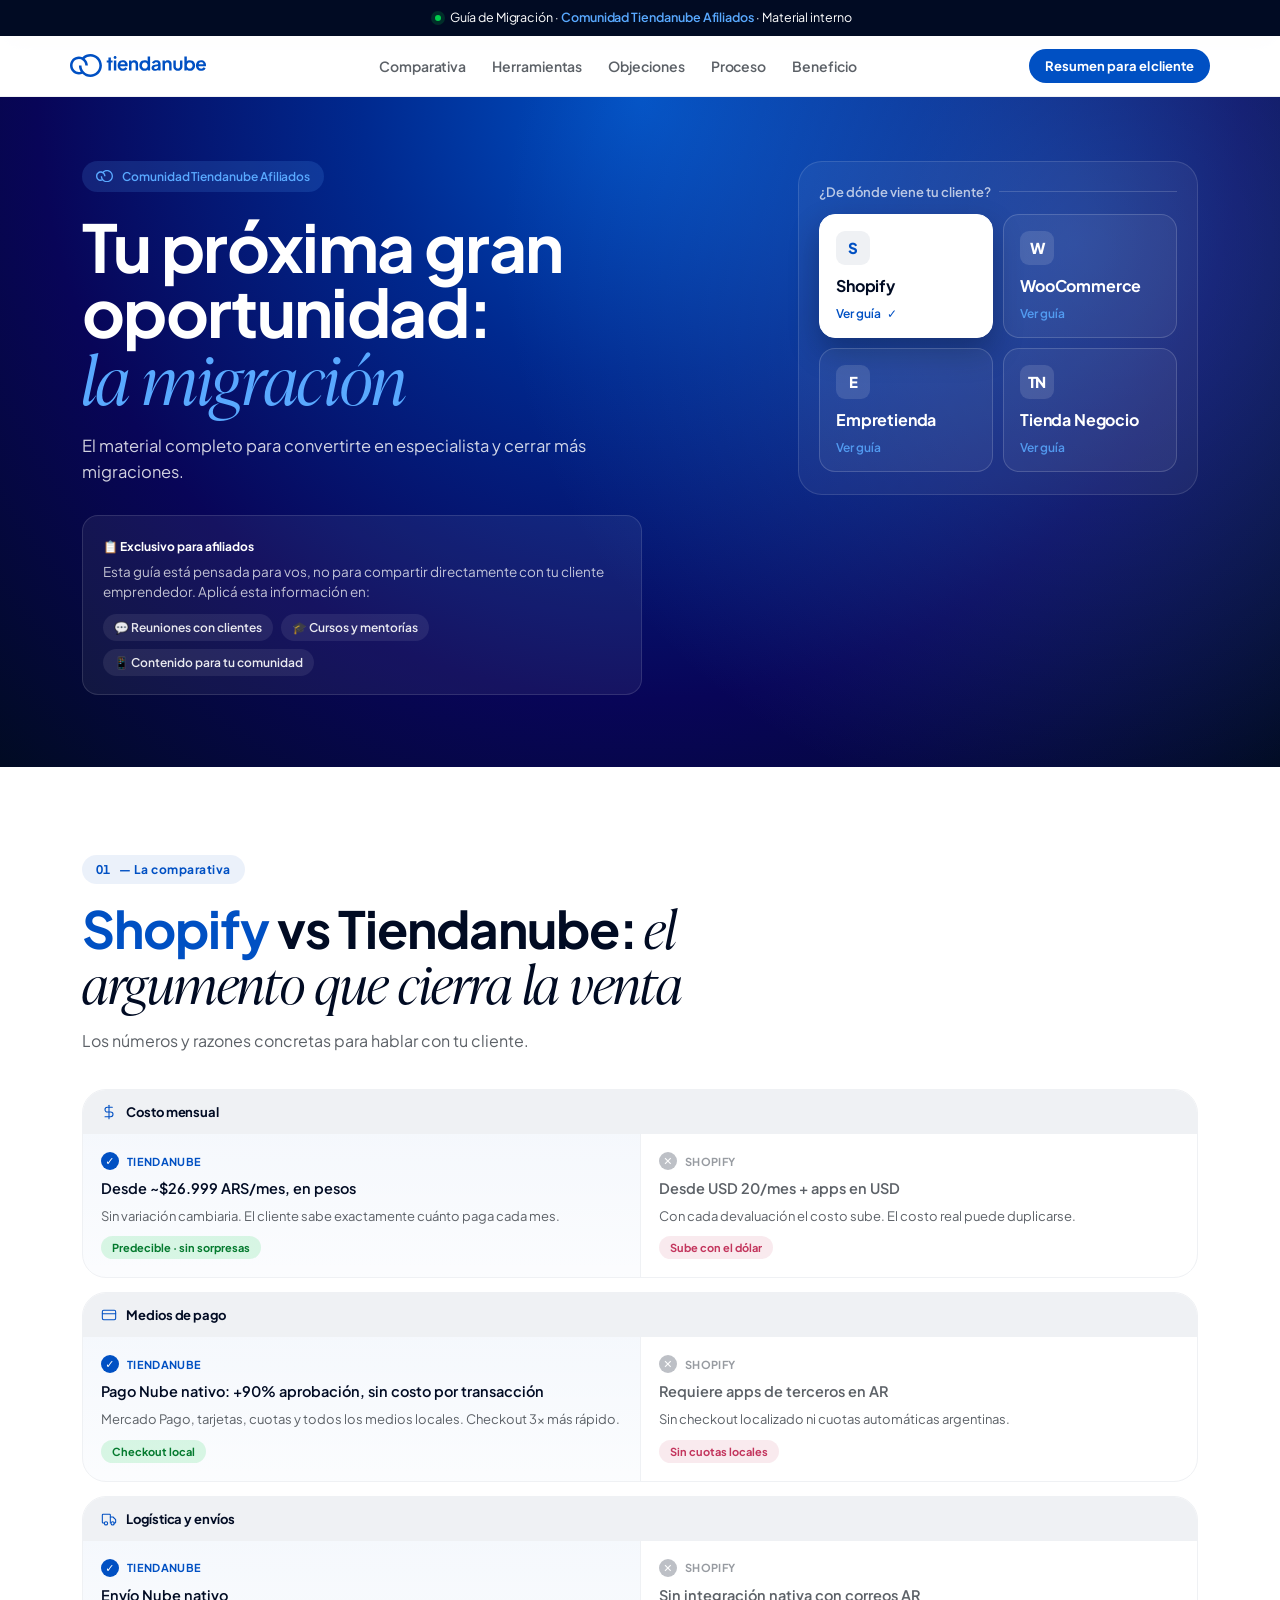
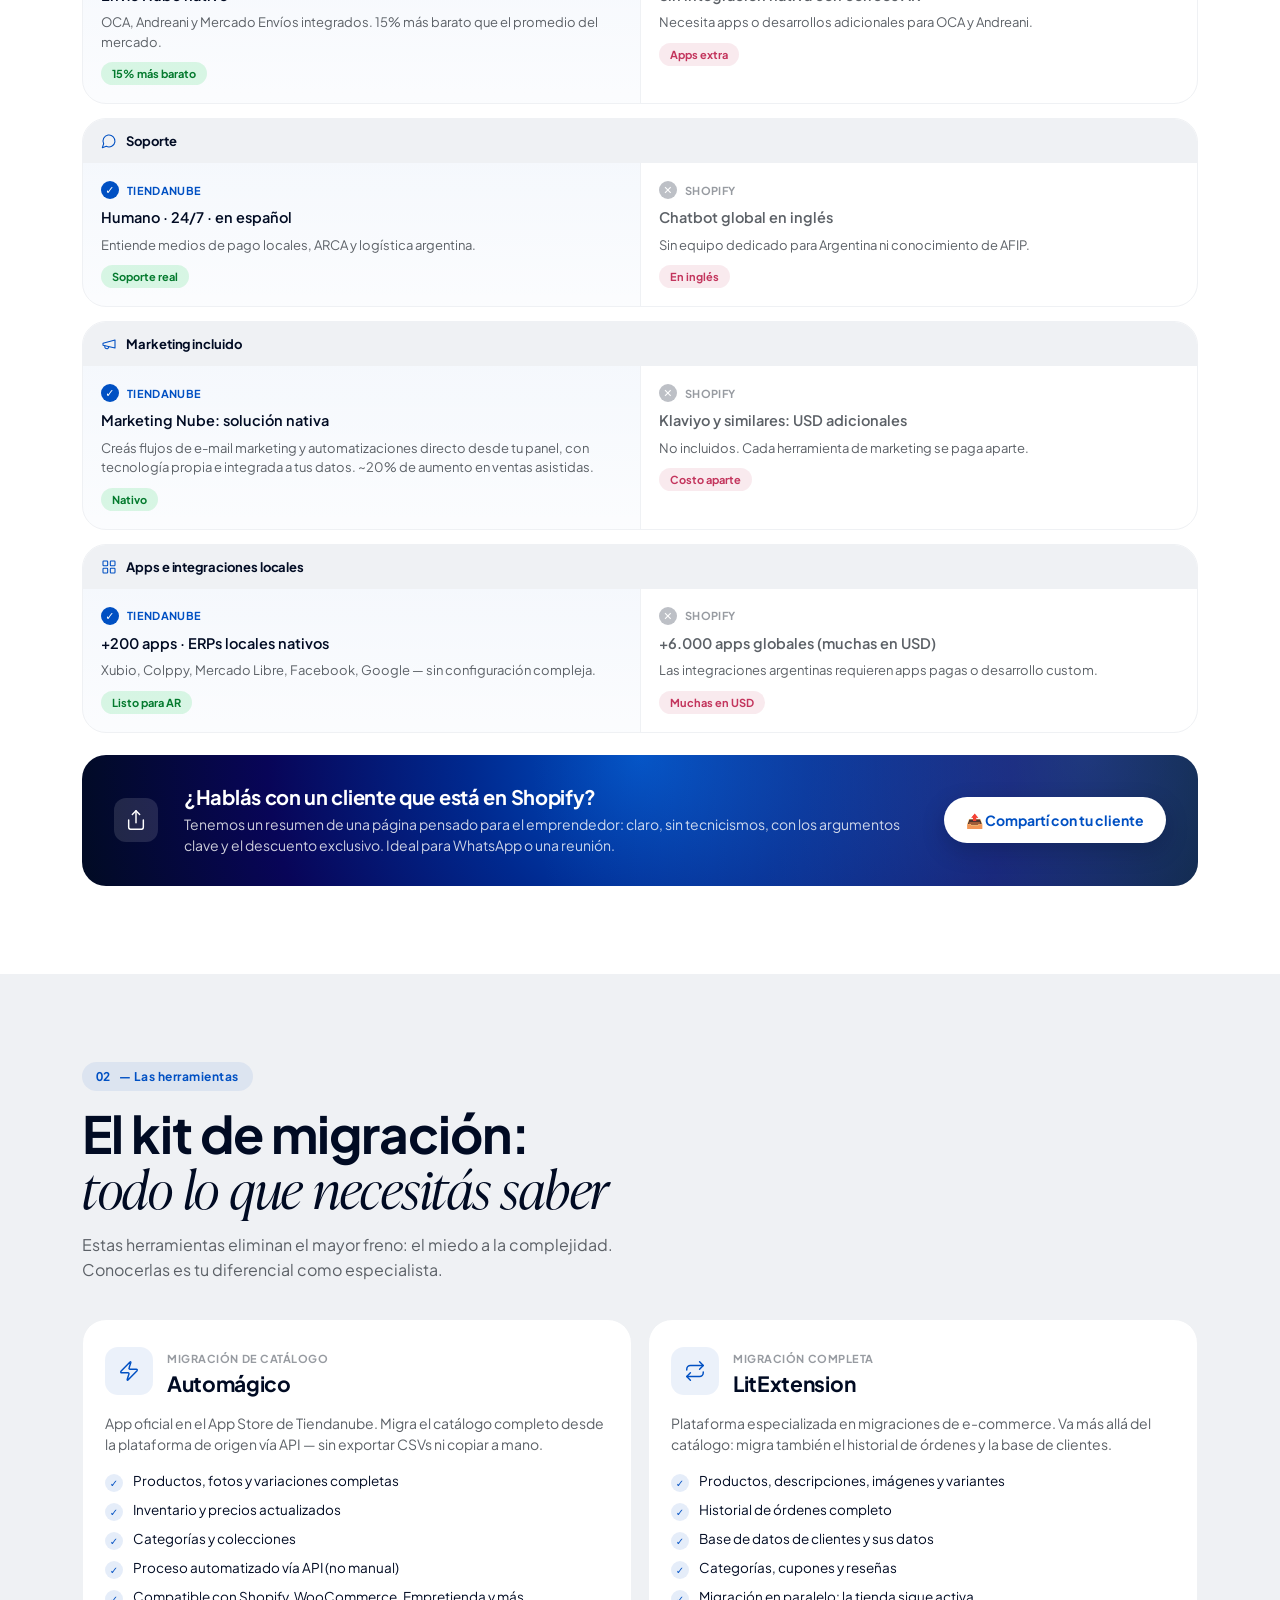
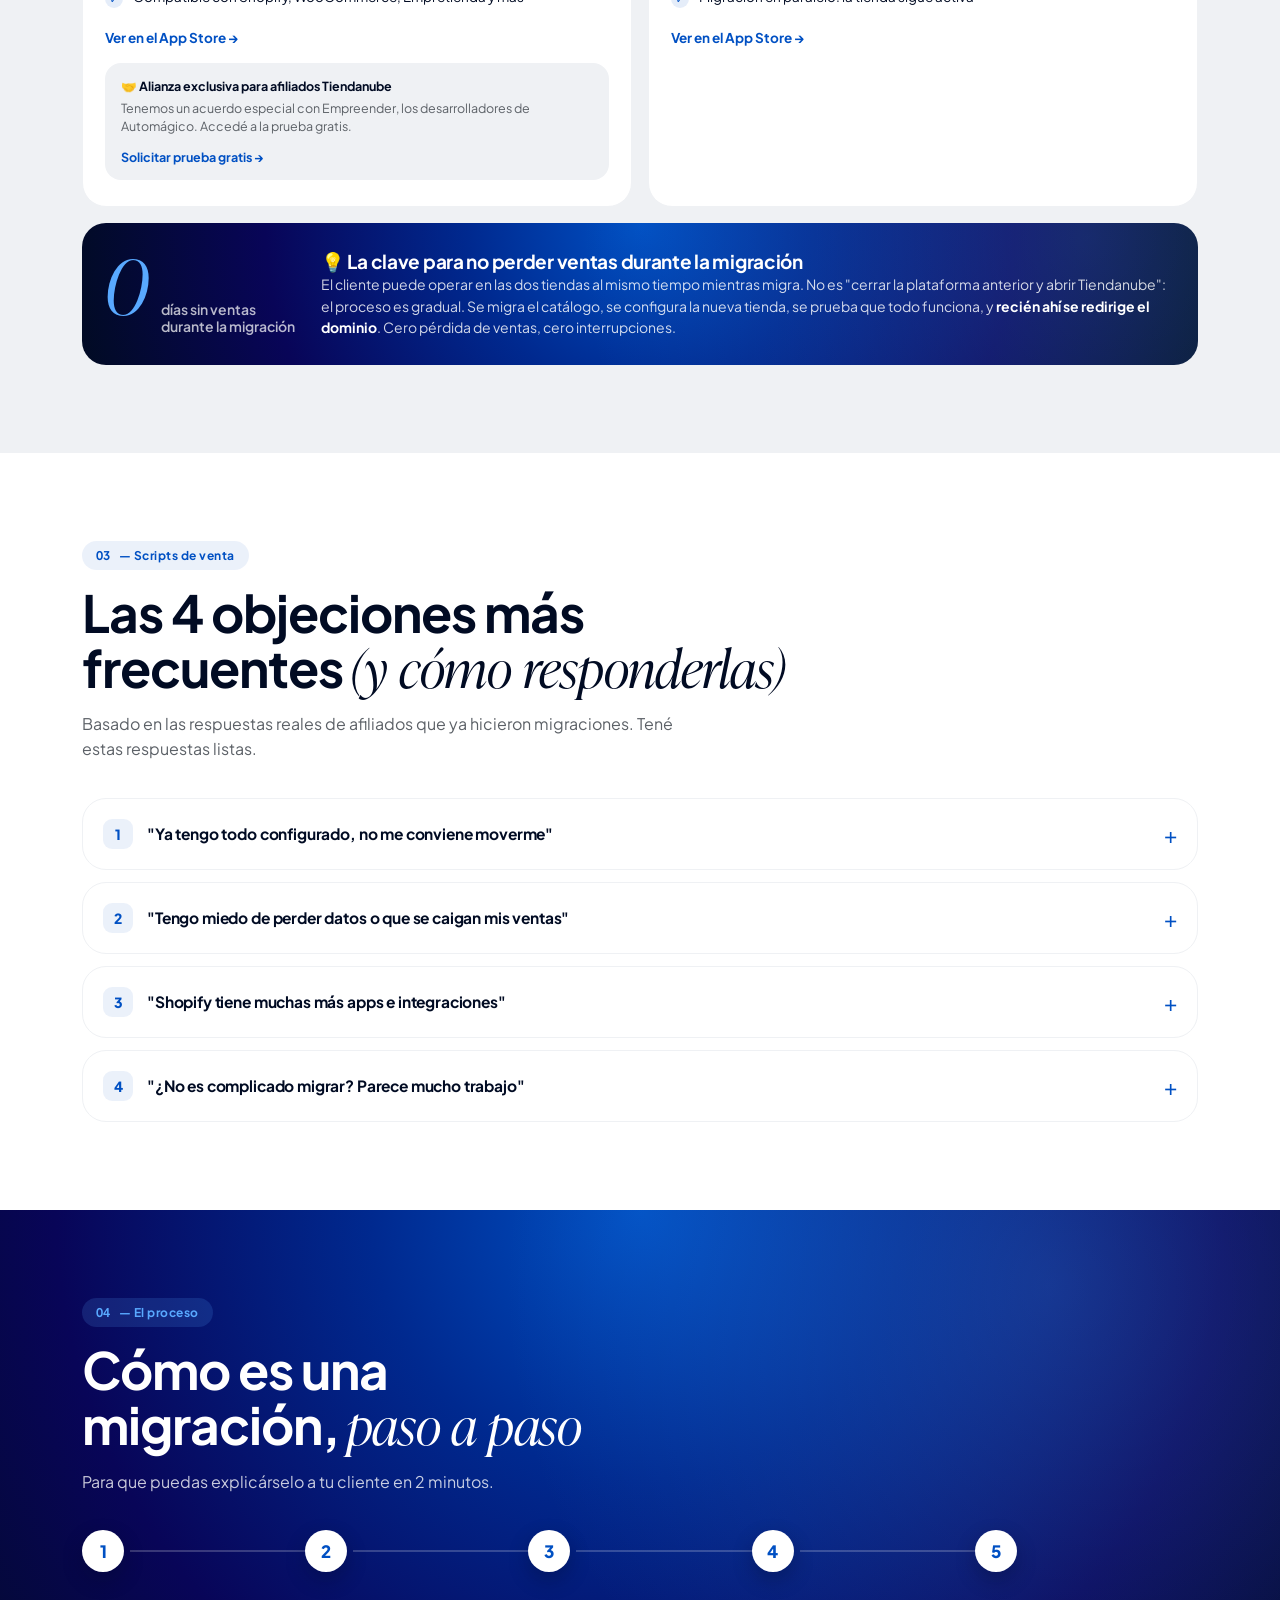
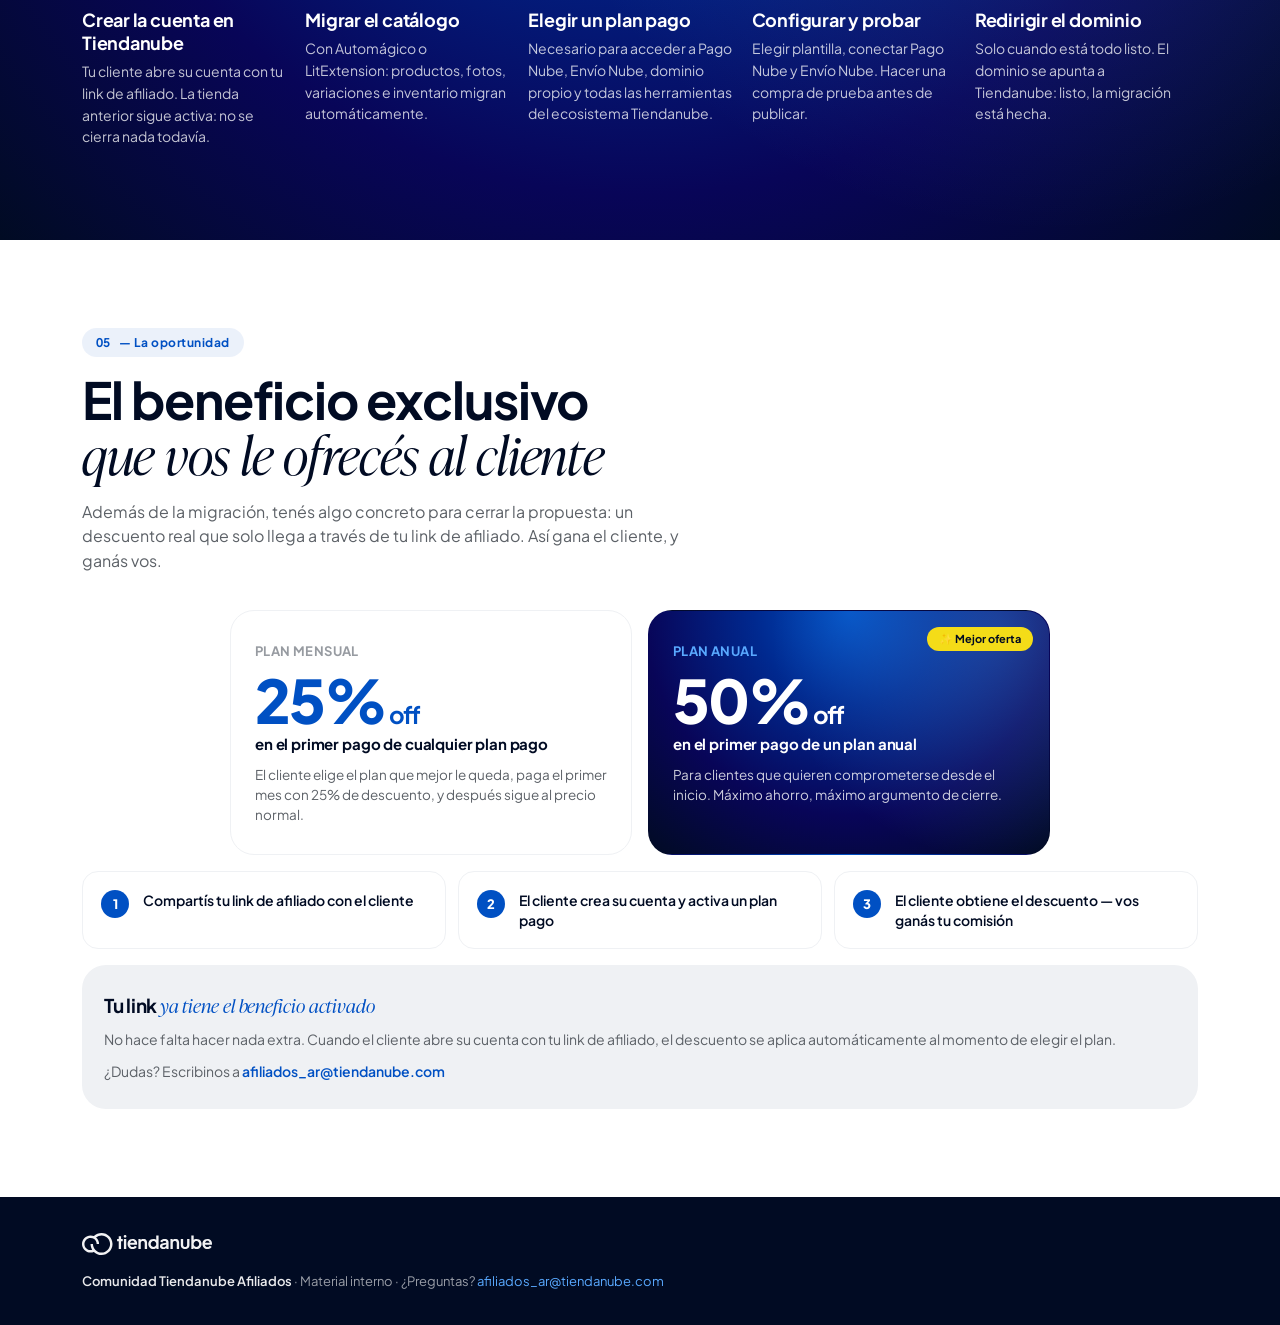
==== commit 18ba016f: "copy: sacar 'No son opiniones: son datos' Co-Authored-By: Claude Sonnet 4.6 <noreply@anthropic.com>" ====
--- a/index.html
+++ b/index.html
@@ -86,7 +86,7 @@
     <div class="sec-head cmp-head reveal">
       <span class="eyebrow eyebrow--light"><span class="idx">01</span> — La comparativa</span>
       <h2><span class="swap" id="cmpPlat">Shopify</span> vs Tiendanube: <span class="serif">el argumento que cierra la venta</span></h2>
-      <p class="lead">Los números y razones concretas para hablar con tu cliente. No son opiniones: son datos.</p>
+      <p class="lead">Los números y razones concretas para hablar con tu cliente.</p>
     </div>
 
     <div class="versus" id="versus">
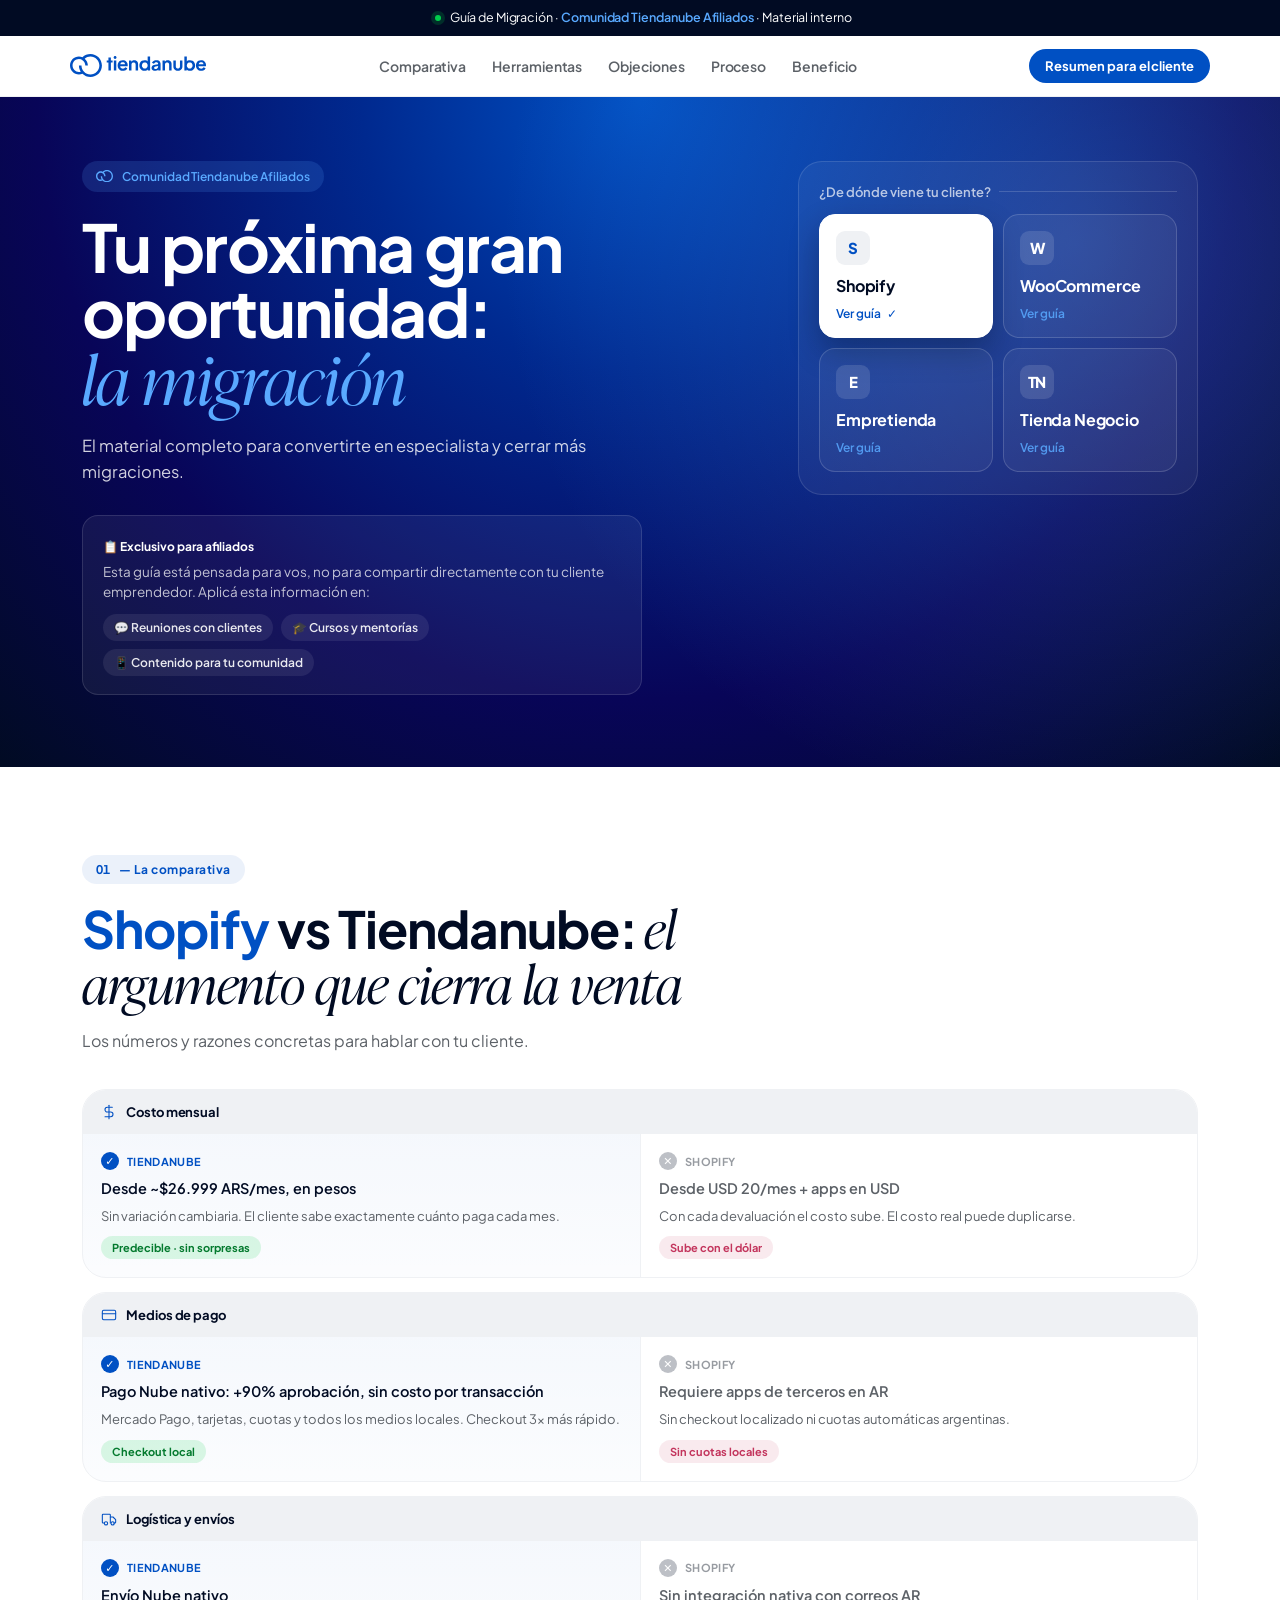
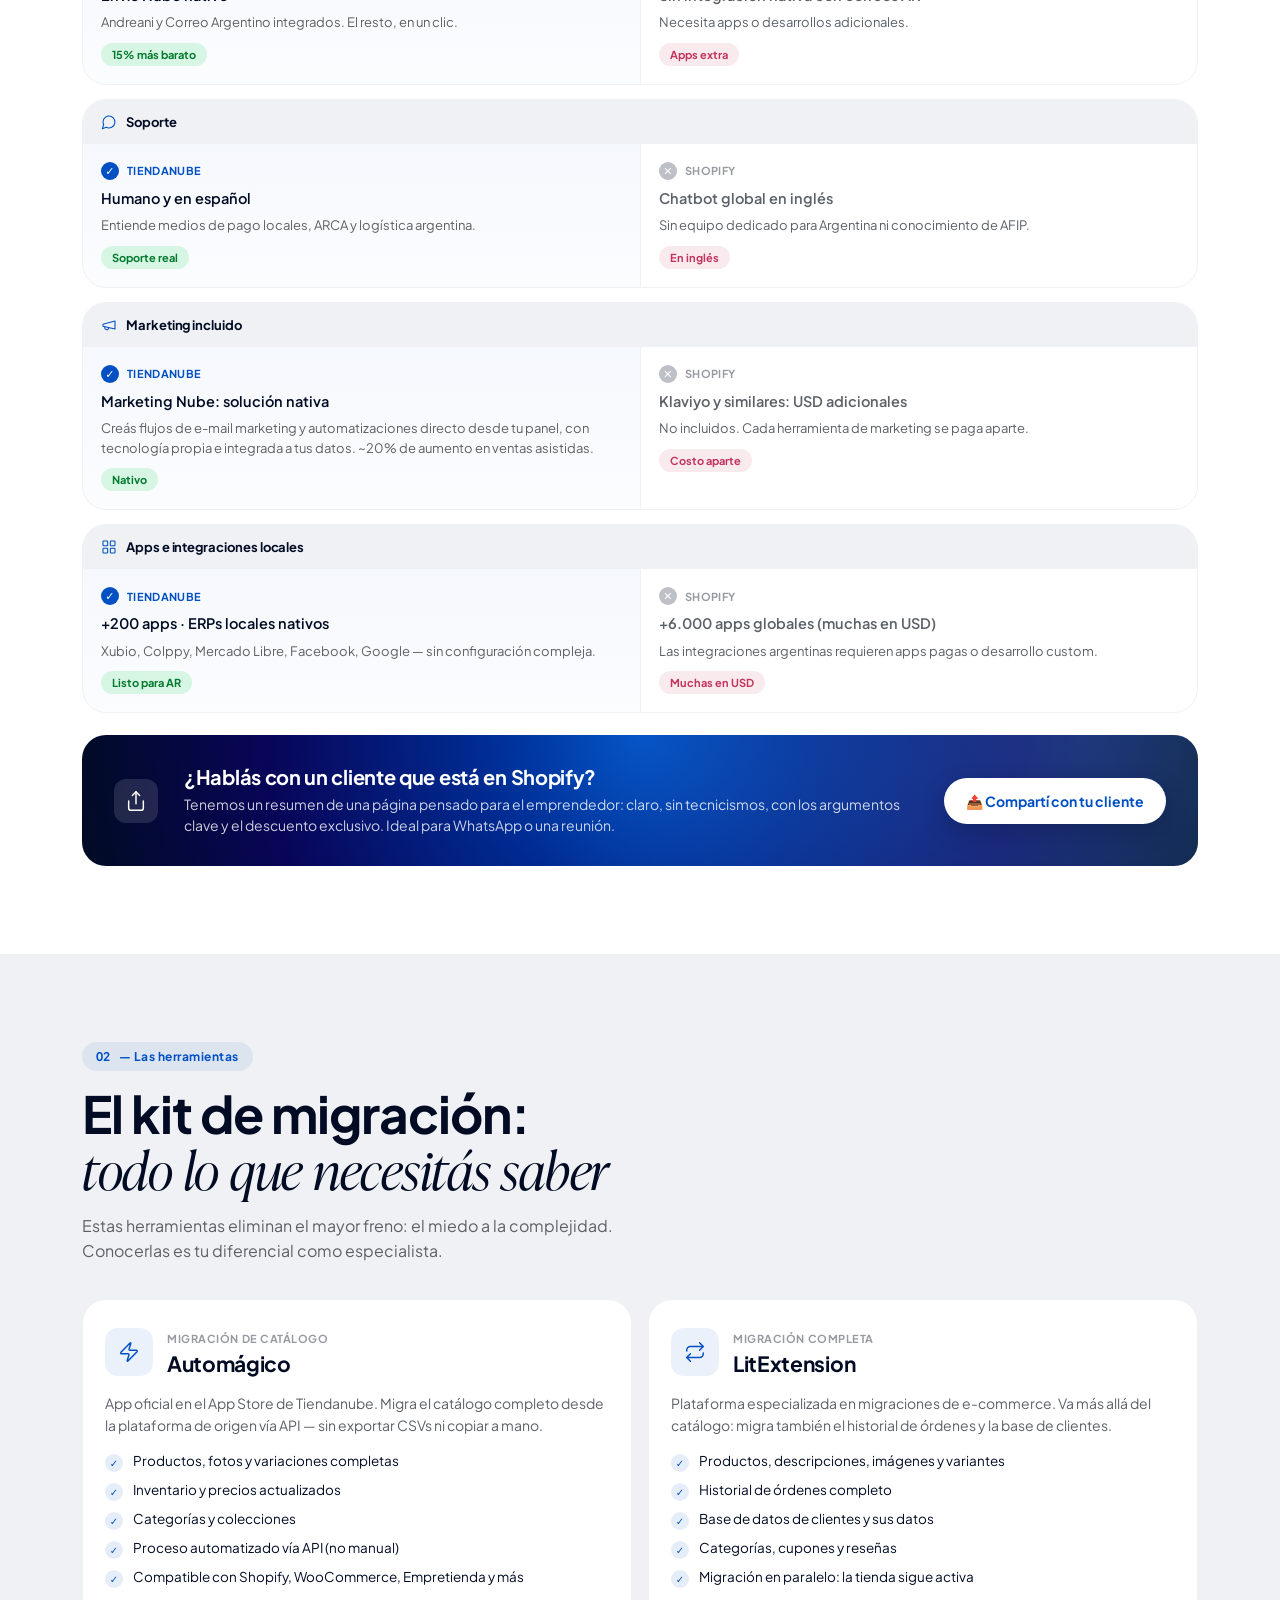
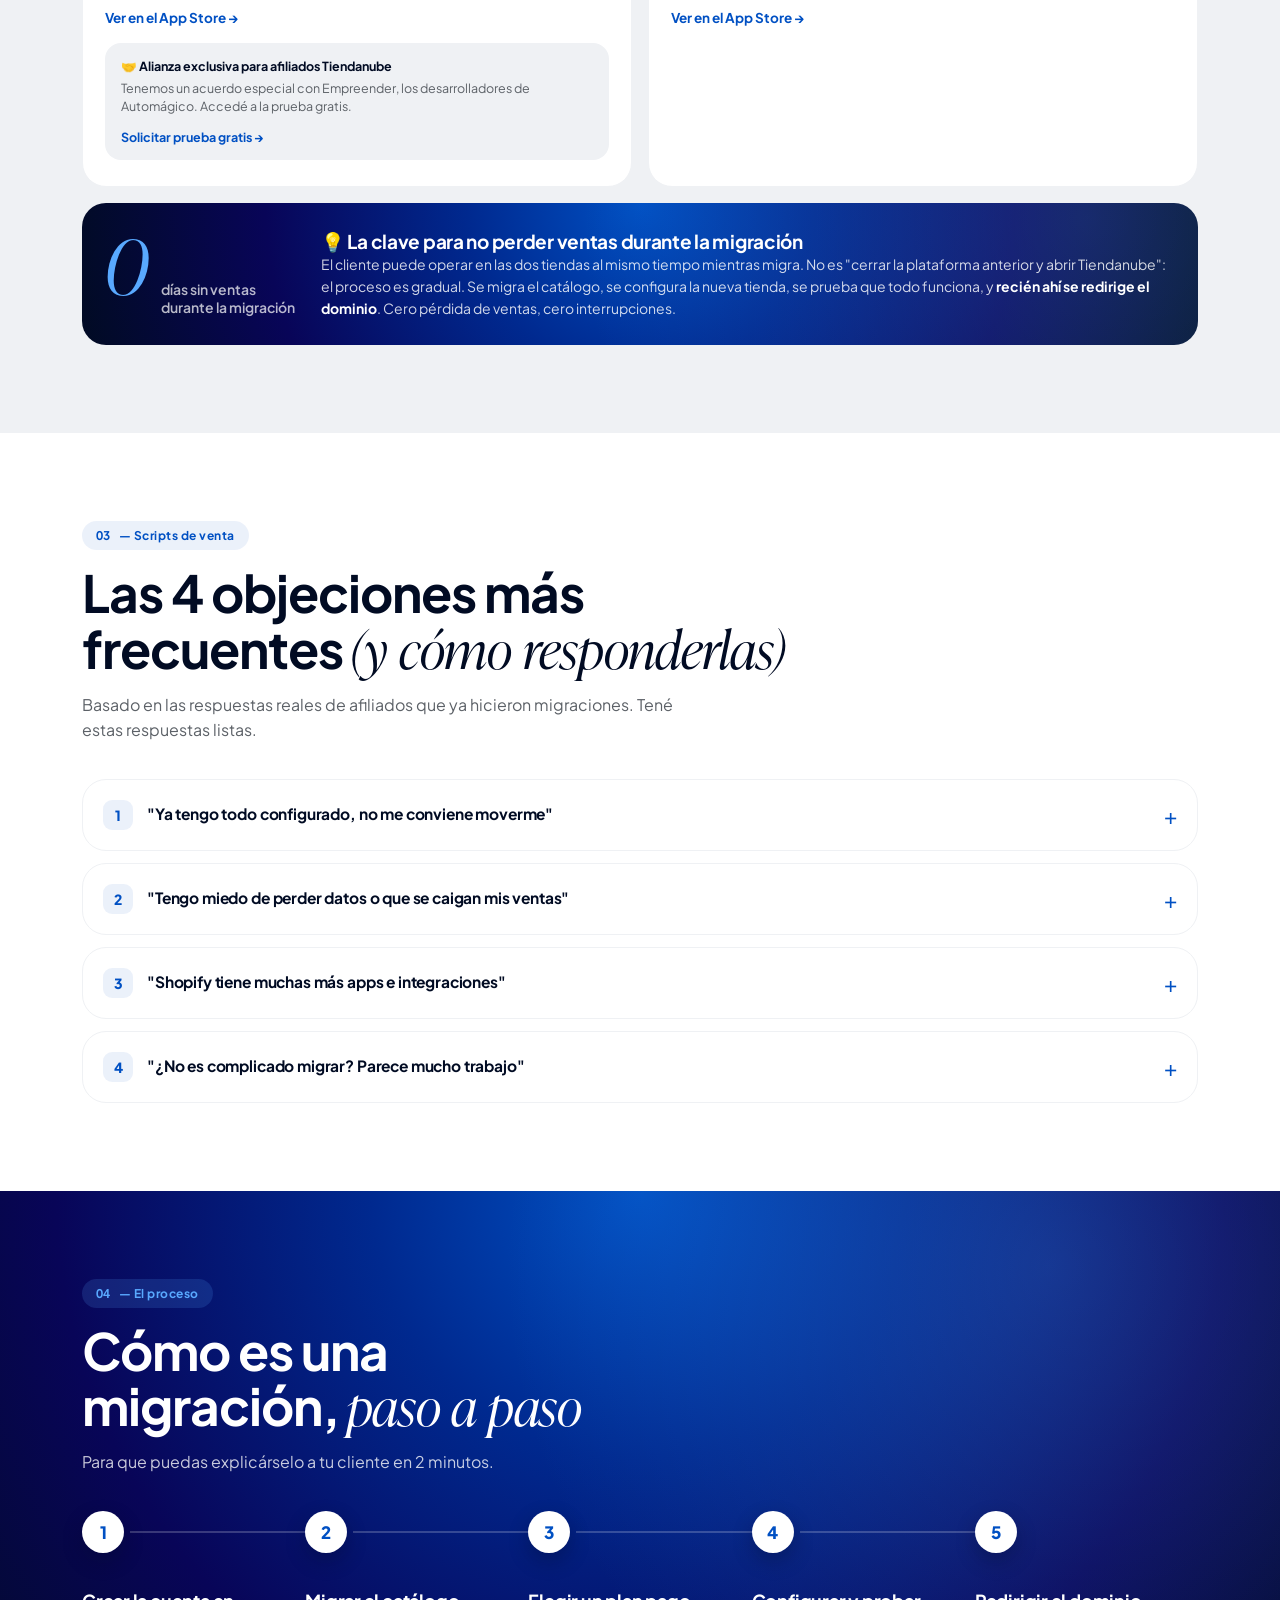
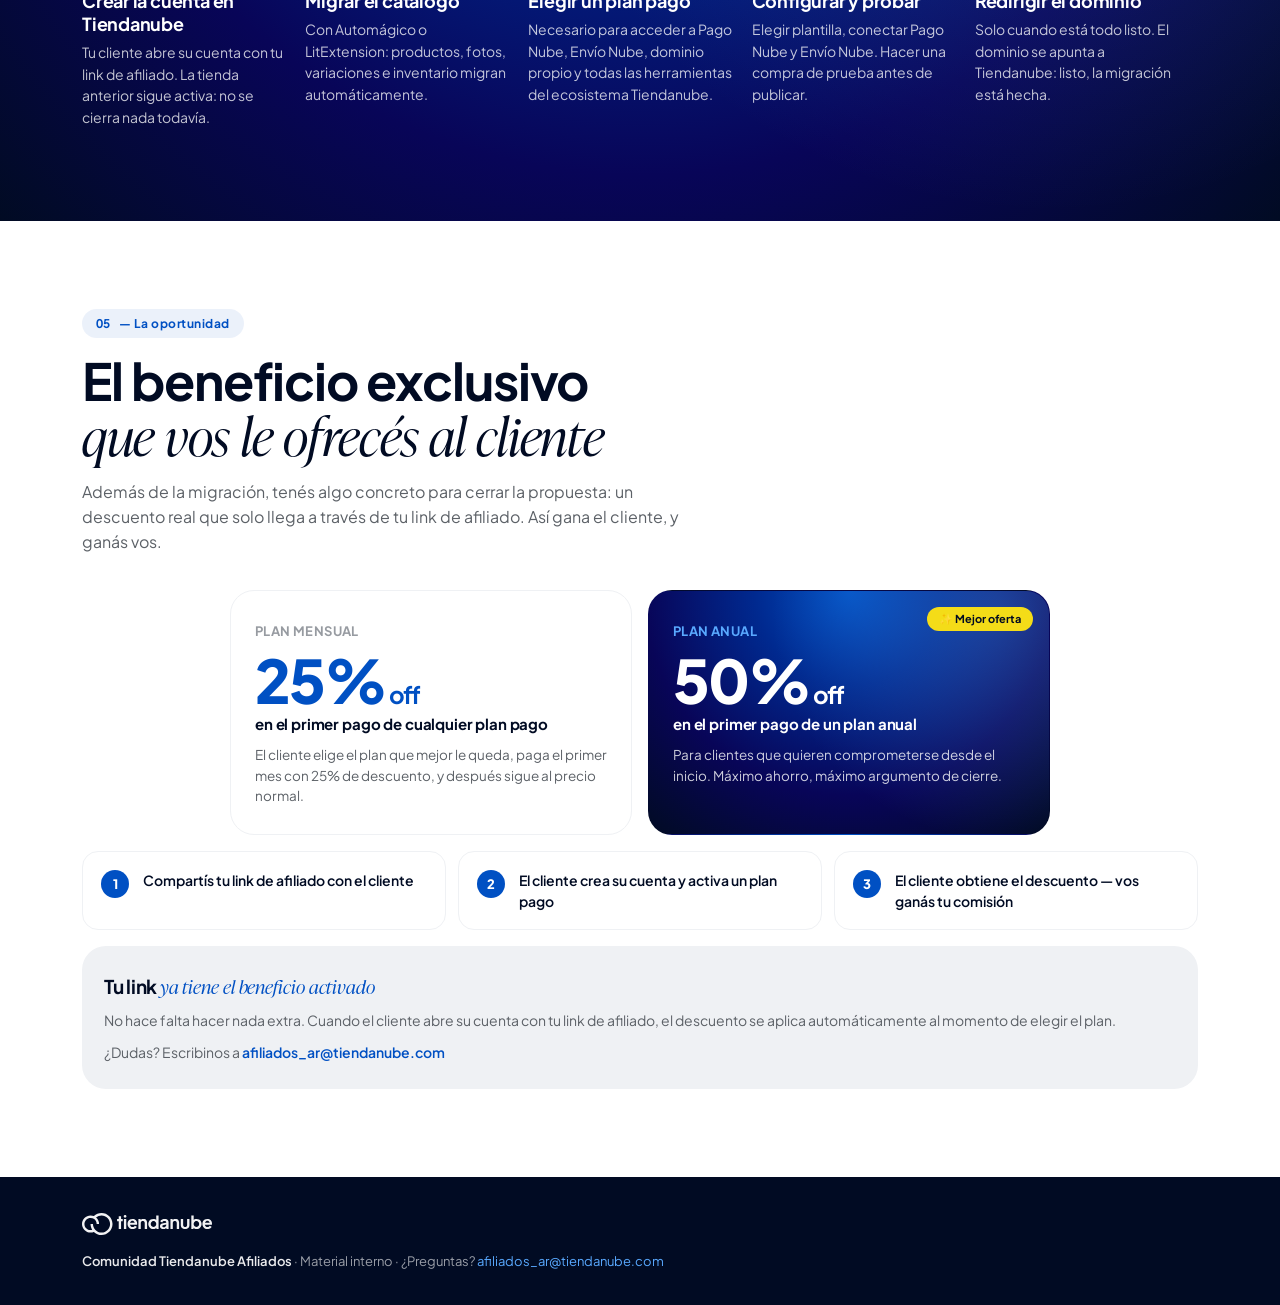
==== commit 4baff30d: "copy: soporte 'Humano y en español', Envío Nube Andreani+Correo AR, simplificar detail Shopify logís" ====
--- a/index.html
+++ b/index.html
@@ -122,7 +122,7 @@
           <div class="vcell vcell--tn">
             <span class="who"><span class="dotmark">✓</span> Tiendanube</span>
             <span class="claim">Envío Nube nativo</span>
-            <span class="detail">OCA, Andreani y Mercado Envíos integrados. 15% más barato que el promedio del mercado.</span>
+            <span class="detail">Andreani y Correo Argentino integrados. El resto, en un clic.</span>
             <span class="chip">15% más barato</span>
           </div>
           <div class="vcell vcell--rival" data-cell></div>
@@ -134,7 +134,7 @@
         <div class="vbody">
           <div class="vcell vcell--tn">
             <span class="who"><span class="dotmark">✓</span> Tiendanube</span>
-            <span class="claim">Humano · 24/7 · en español</span>
+            <span class="claim">Humano y en español</span>
             <span class="detail">Entiende medios de pago locales, ARCA y logística argentina.</span>
             <span class="chip">Soporte real</span>
           </div>
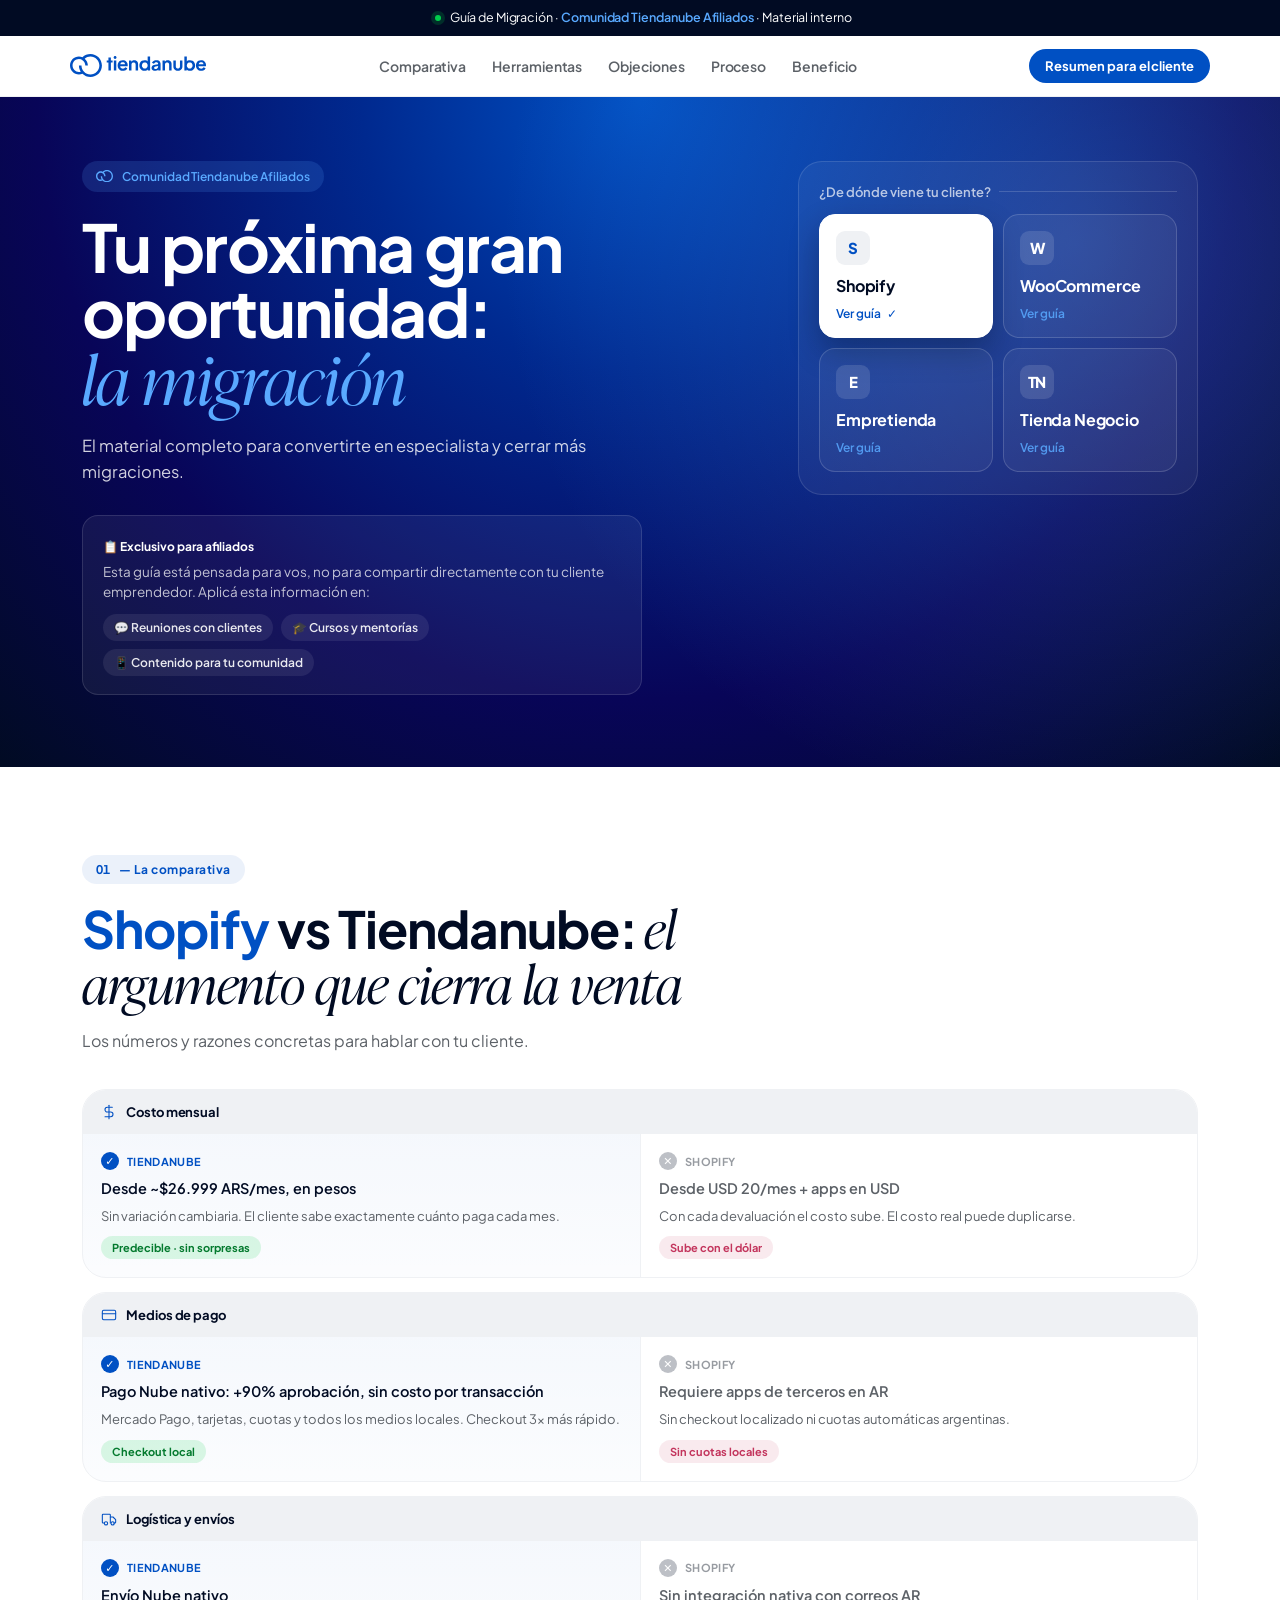
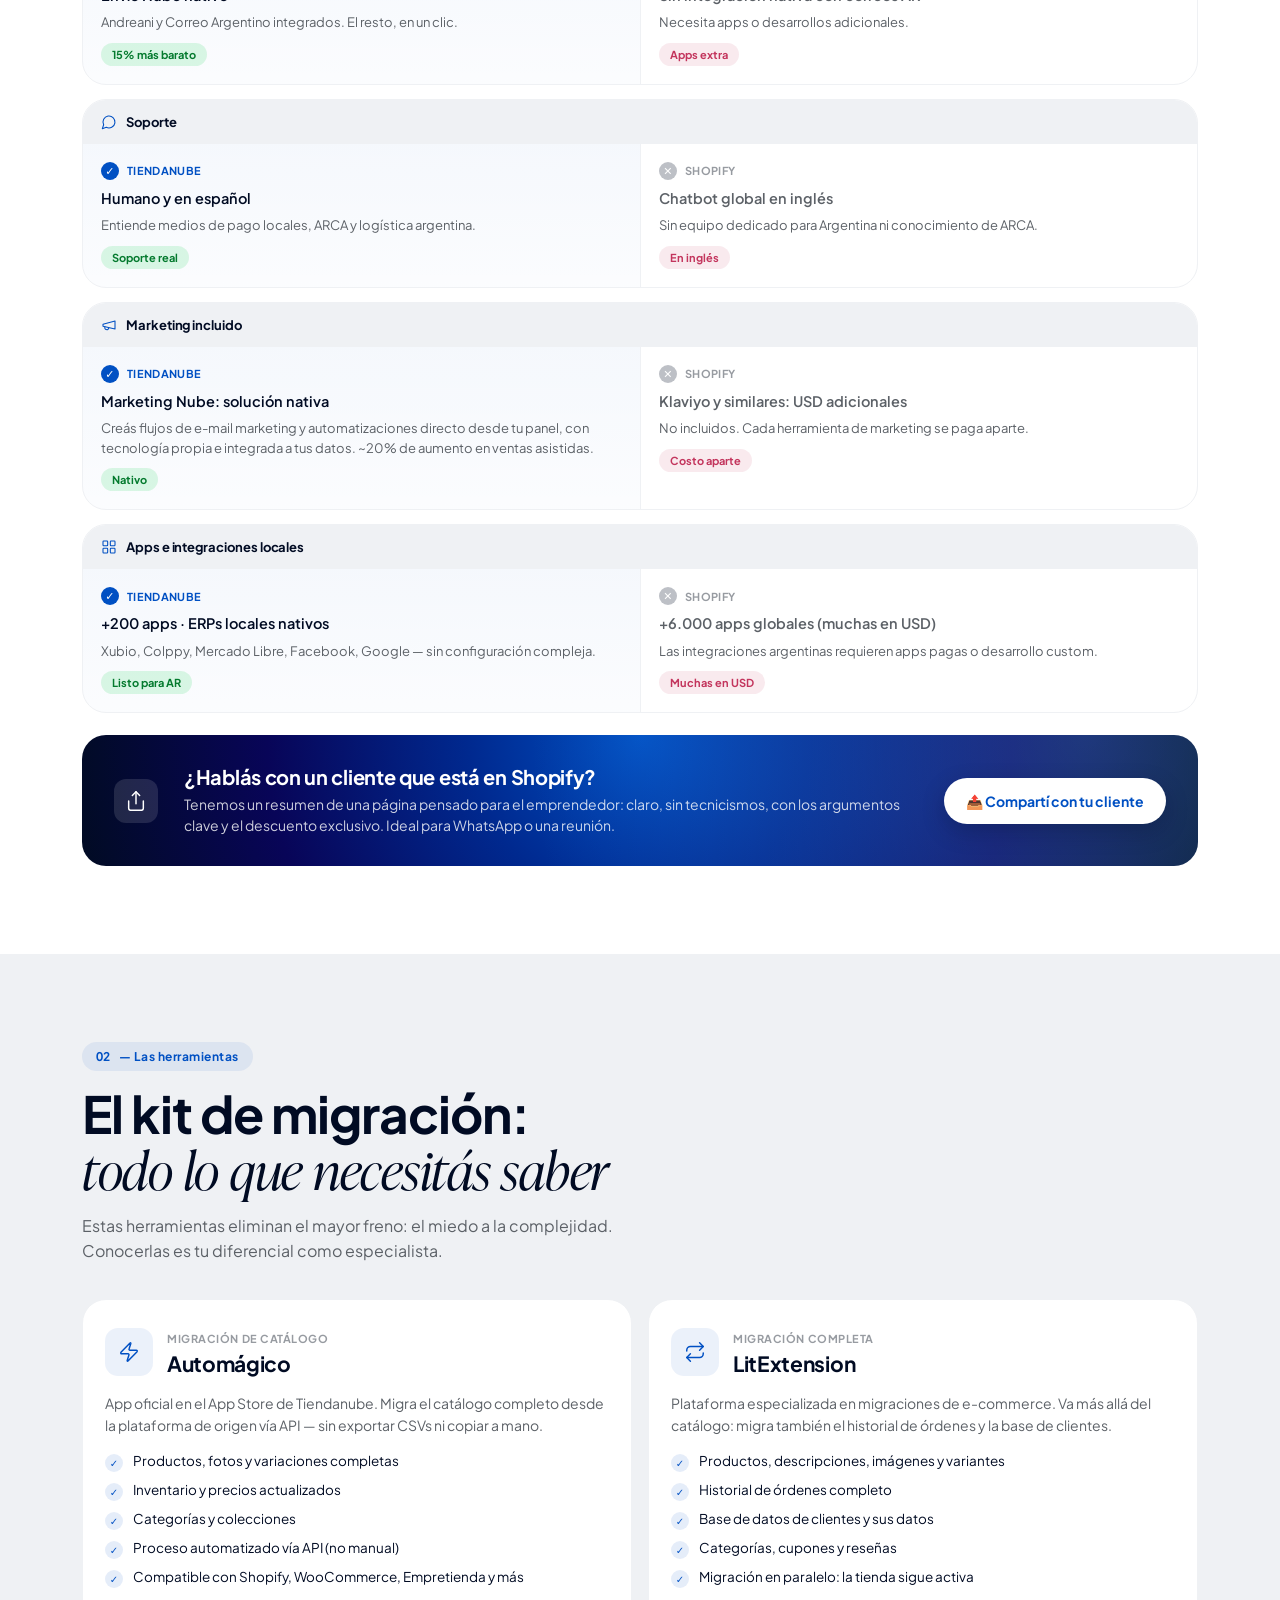
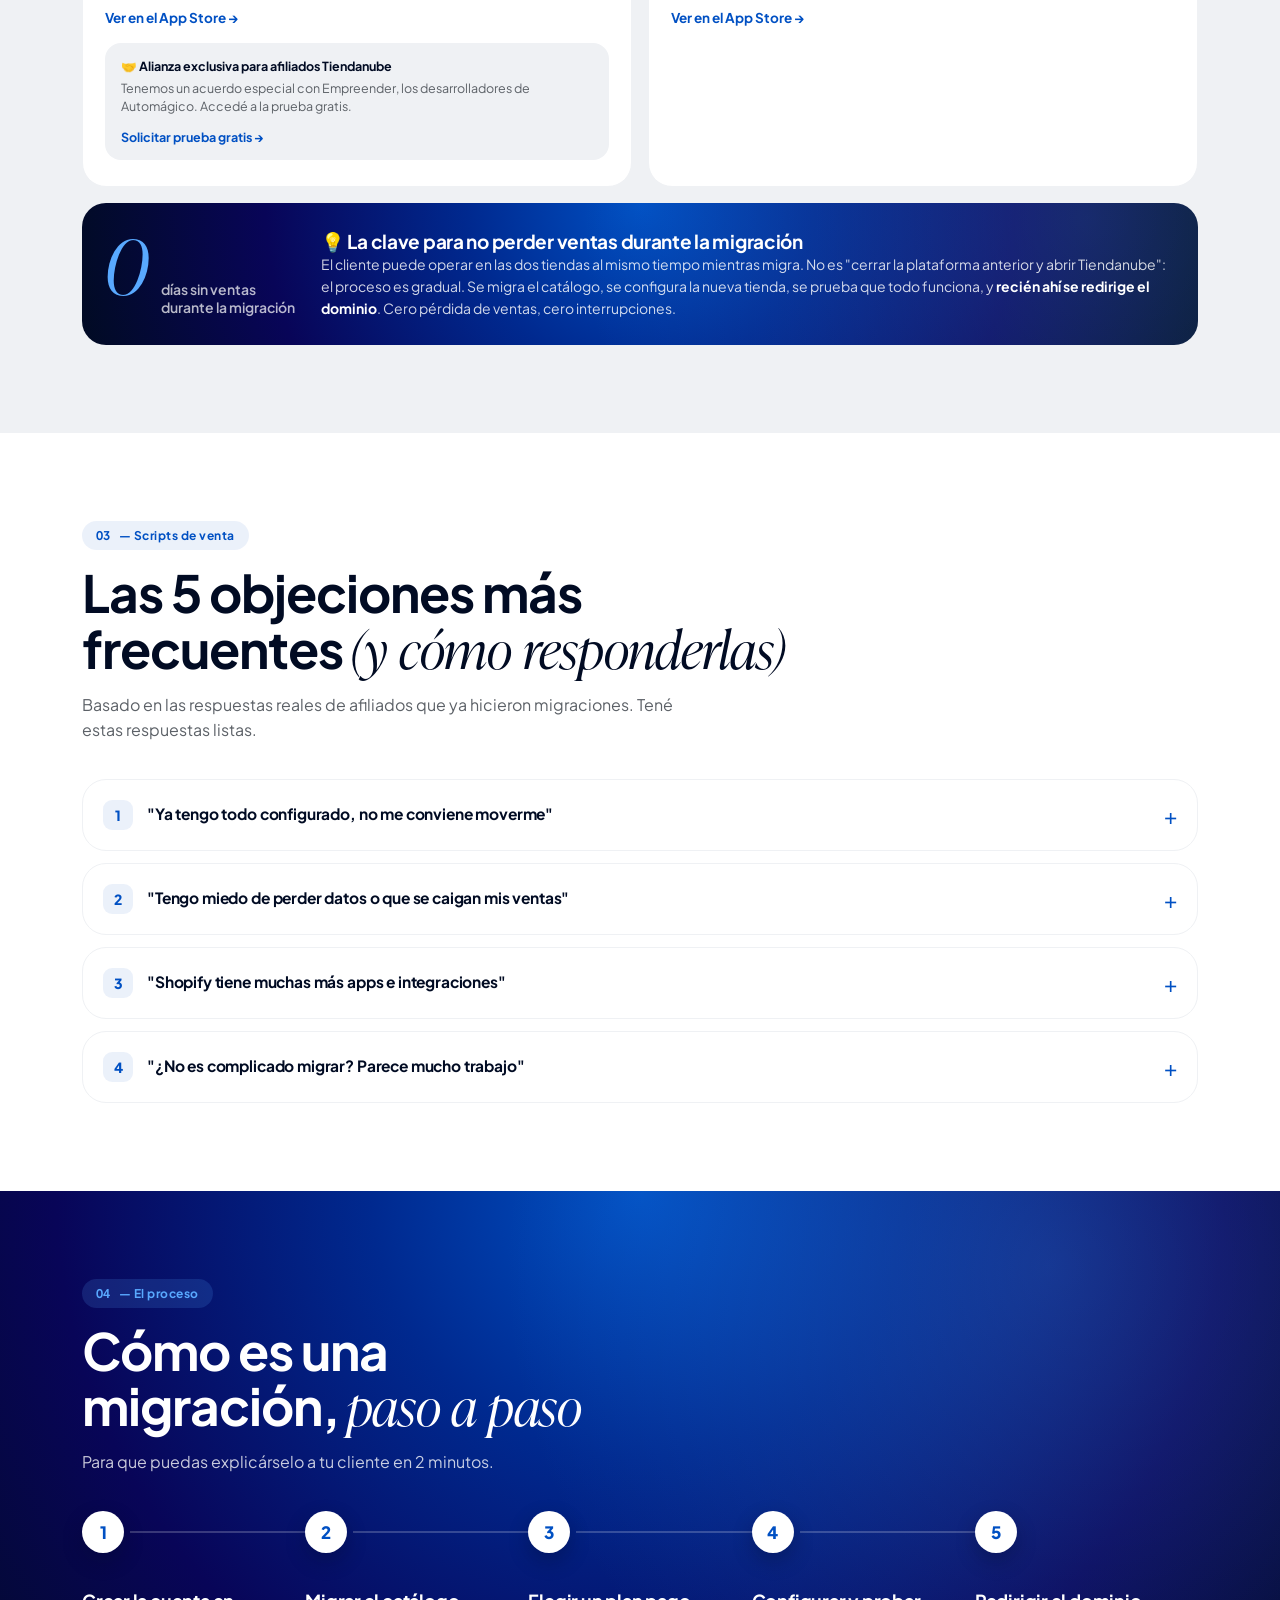
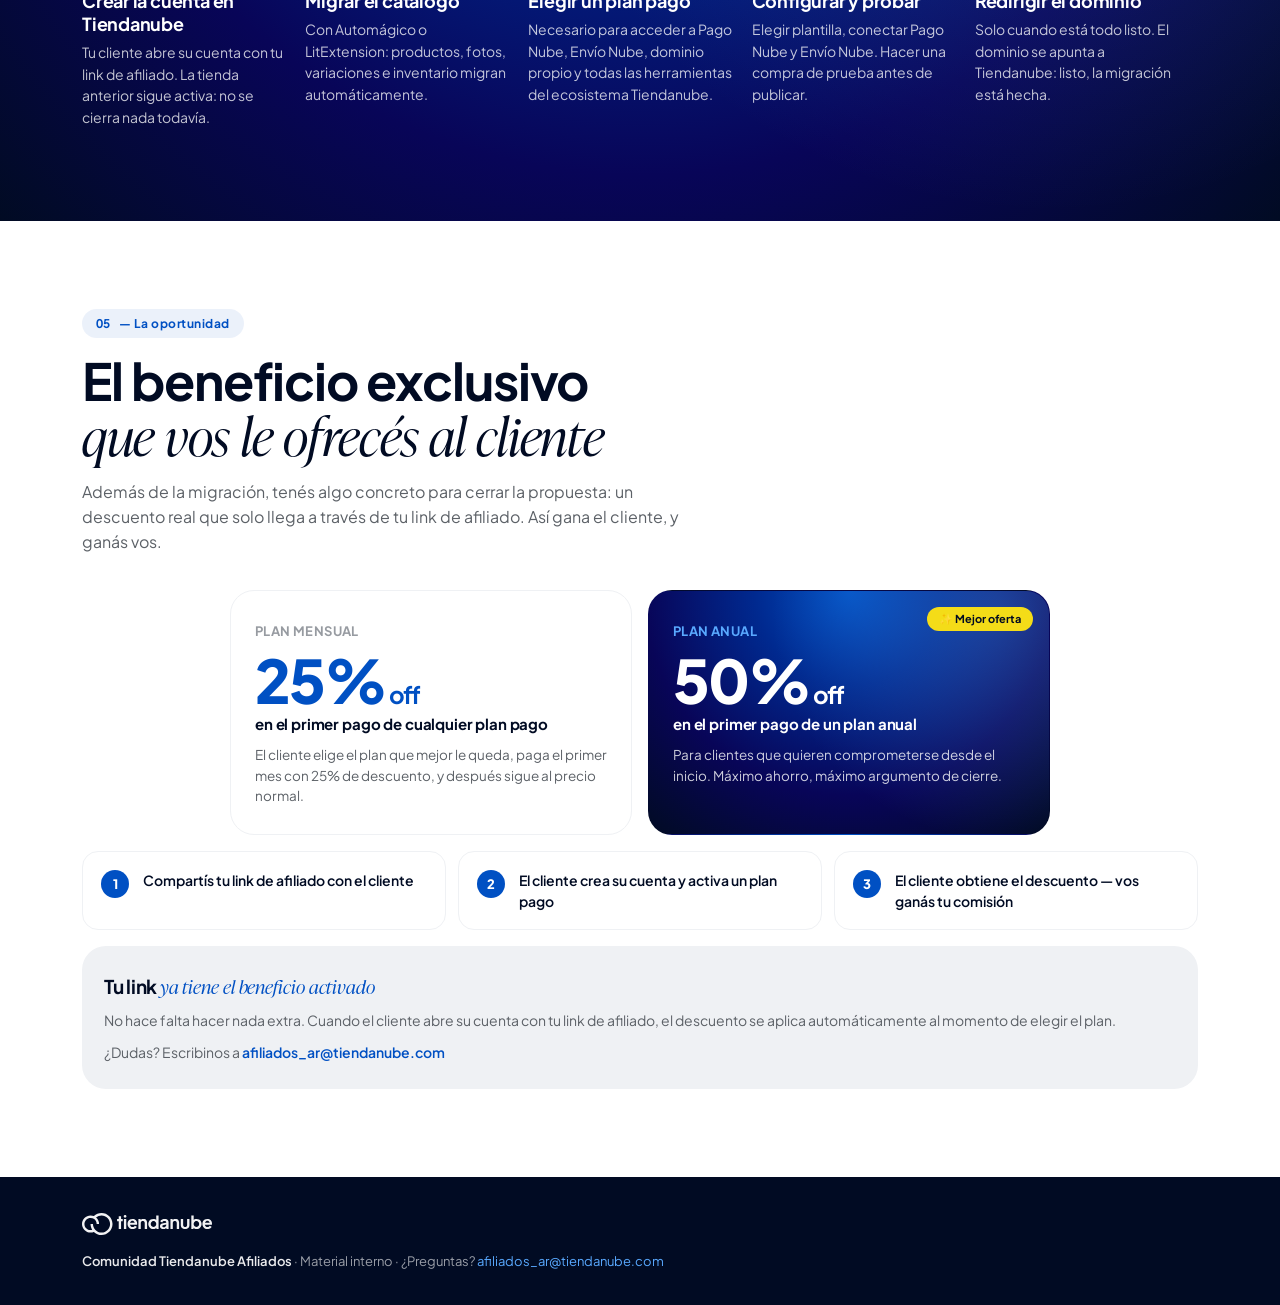
==== commit 14303d63: "feat: agregar objeción 5 - URLs posicionadas en Google / SEO Co-Authored-By: Claude Sonnet 4.6 <nore" ====
--- a/index.html
+++ b/index.html
@@ -256,7 +256,7 @@
   <div class="wrap">
     <div class="sec-head reveal">
       <span class="eyebrow eyebrow--light"><span class="idx">03</span> — Scripts de venta</span>
-      <h2>Las 4 objeciones más frecuentes <span class="serif">(y cómo responderlas)</span></h2>
+      <h2>Las 5 objeciones más frecuentes <span class="serif">(y cómo responderlas)</span></h2>
       <p class="lead">Basado en las respuestas reales de afiliados que ya hicieron migraciones. Tené estas respuestas listas.</p>
     </div>
 
@@ -312,6 +312,19 @@
           <div class="tip">Podés ofrecerle al cliente hacer la migración por él, como un <b>servicio técnico aparte</b>. Es una oportunidad de ingreso adicional más allá de la comisión.</div>
         </div>
       </details>
+
+      <details class="obj reveal">
+        <summary>
+          <span class="onum">5</span>
+          <span class="otitle">"Tengo URLs posicionadas en Google, no quiero perder el SEO"</span>
+          <span class="ochevron">+</span>
+        </summary>
+        <div class="obody">
+          <p class="quote">"Llevo años rankeando, si migro voy a perder todo el tráfico orgánico."</p>
+          <p class="resp">Si mantenés tu dominio, <b>no arrancás de cero</b>. La autoridad del dominio se conserva. Lo que cambia son las URLs internas de productos y categorías — cada plataforma las arma a su manera. Para eso existe el redireccionamiento 301: configurás la URL vieja y la nueva, y Google entiende que el contenido se movió sin penalizar el posicionamiento.</p>
+          <div class="tip">Pedile al cliente que identifique sus <b>20 URLs con más tráfico</b> (lo ve en Google Search Console). Con esas redirecciones configuradas antes de publicar la nueva tienda, el SEO queda protegido desde el día uno.</div>
+        </div>
+      </details>
     </div>
   </div>
 </section>
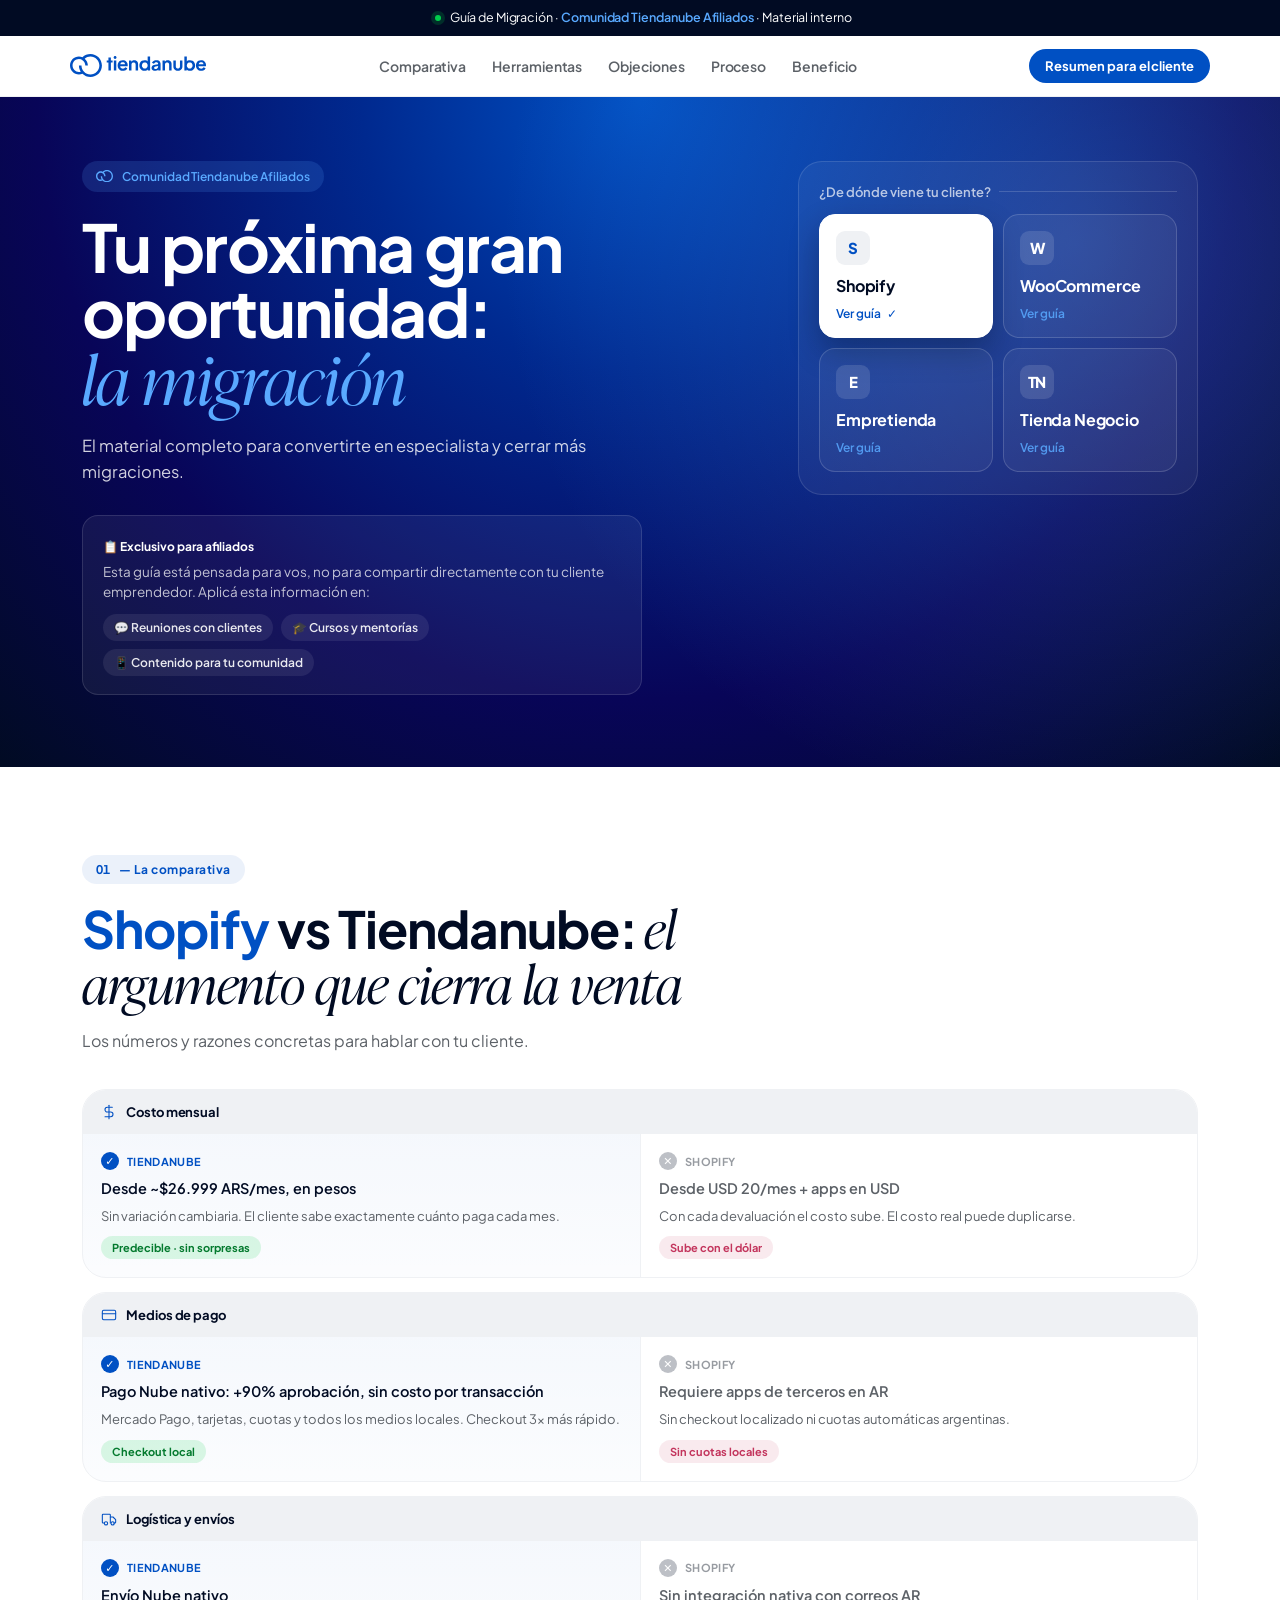
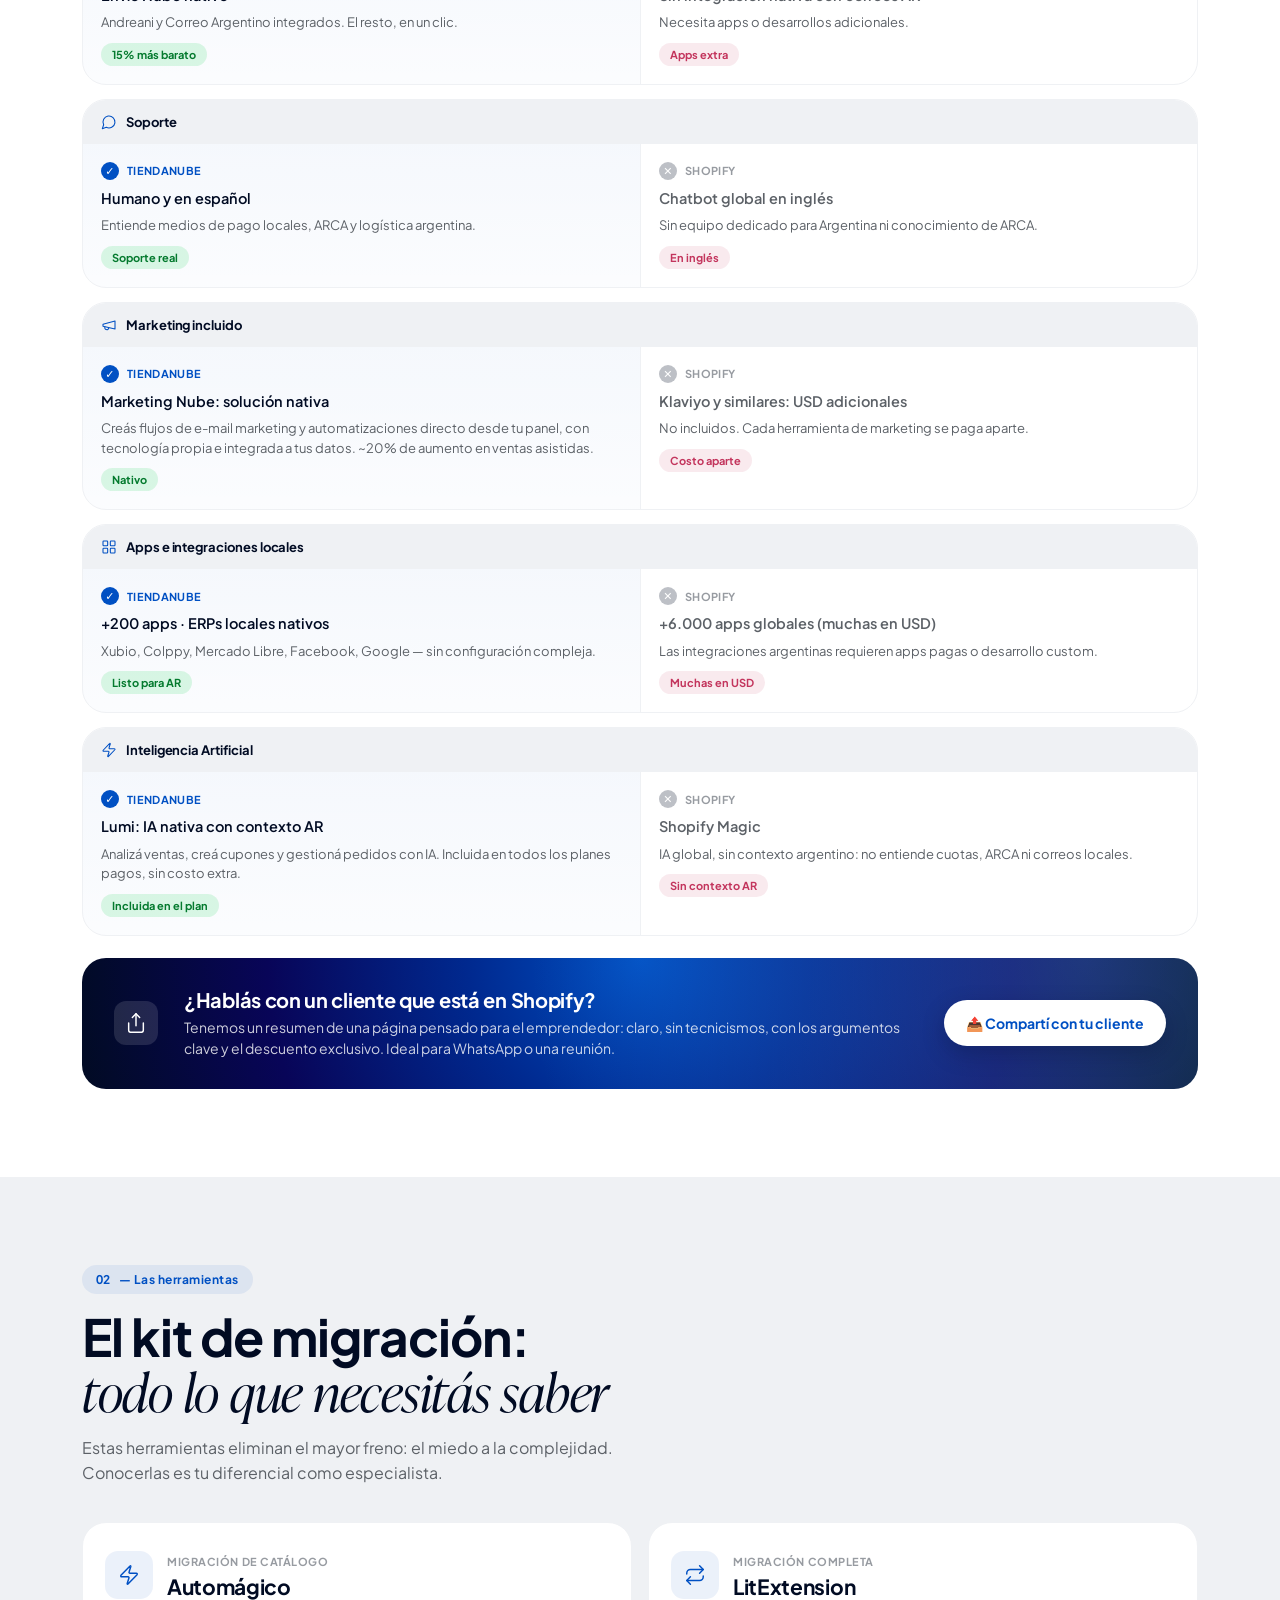
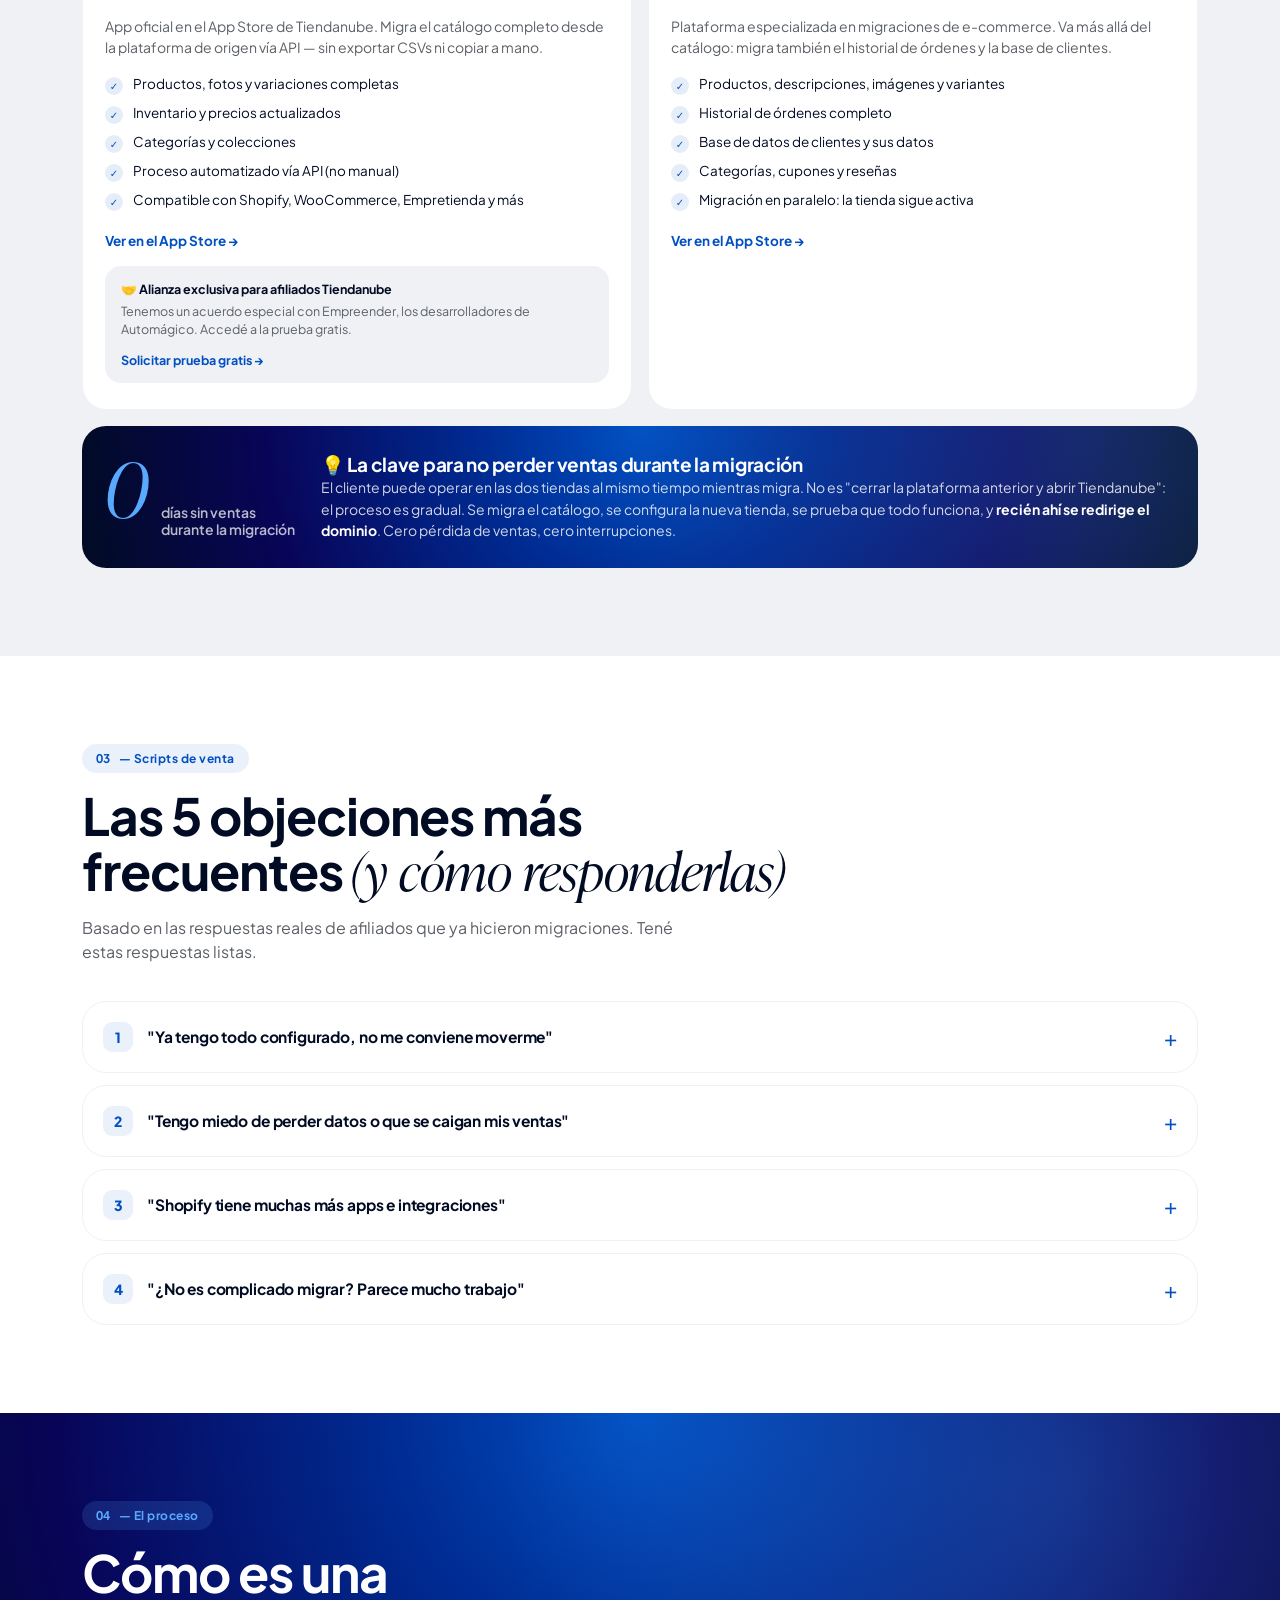
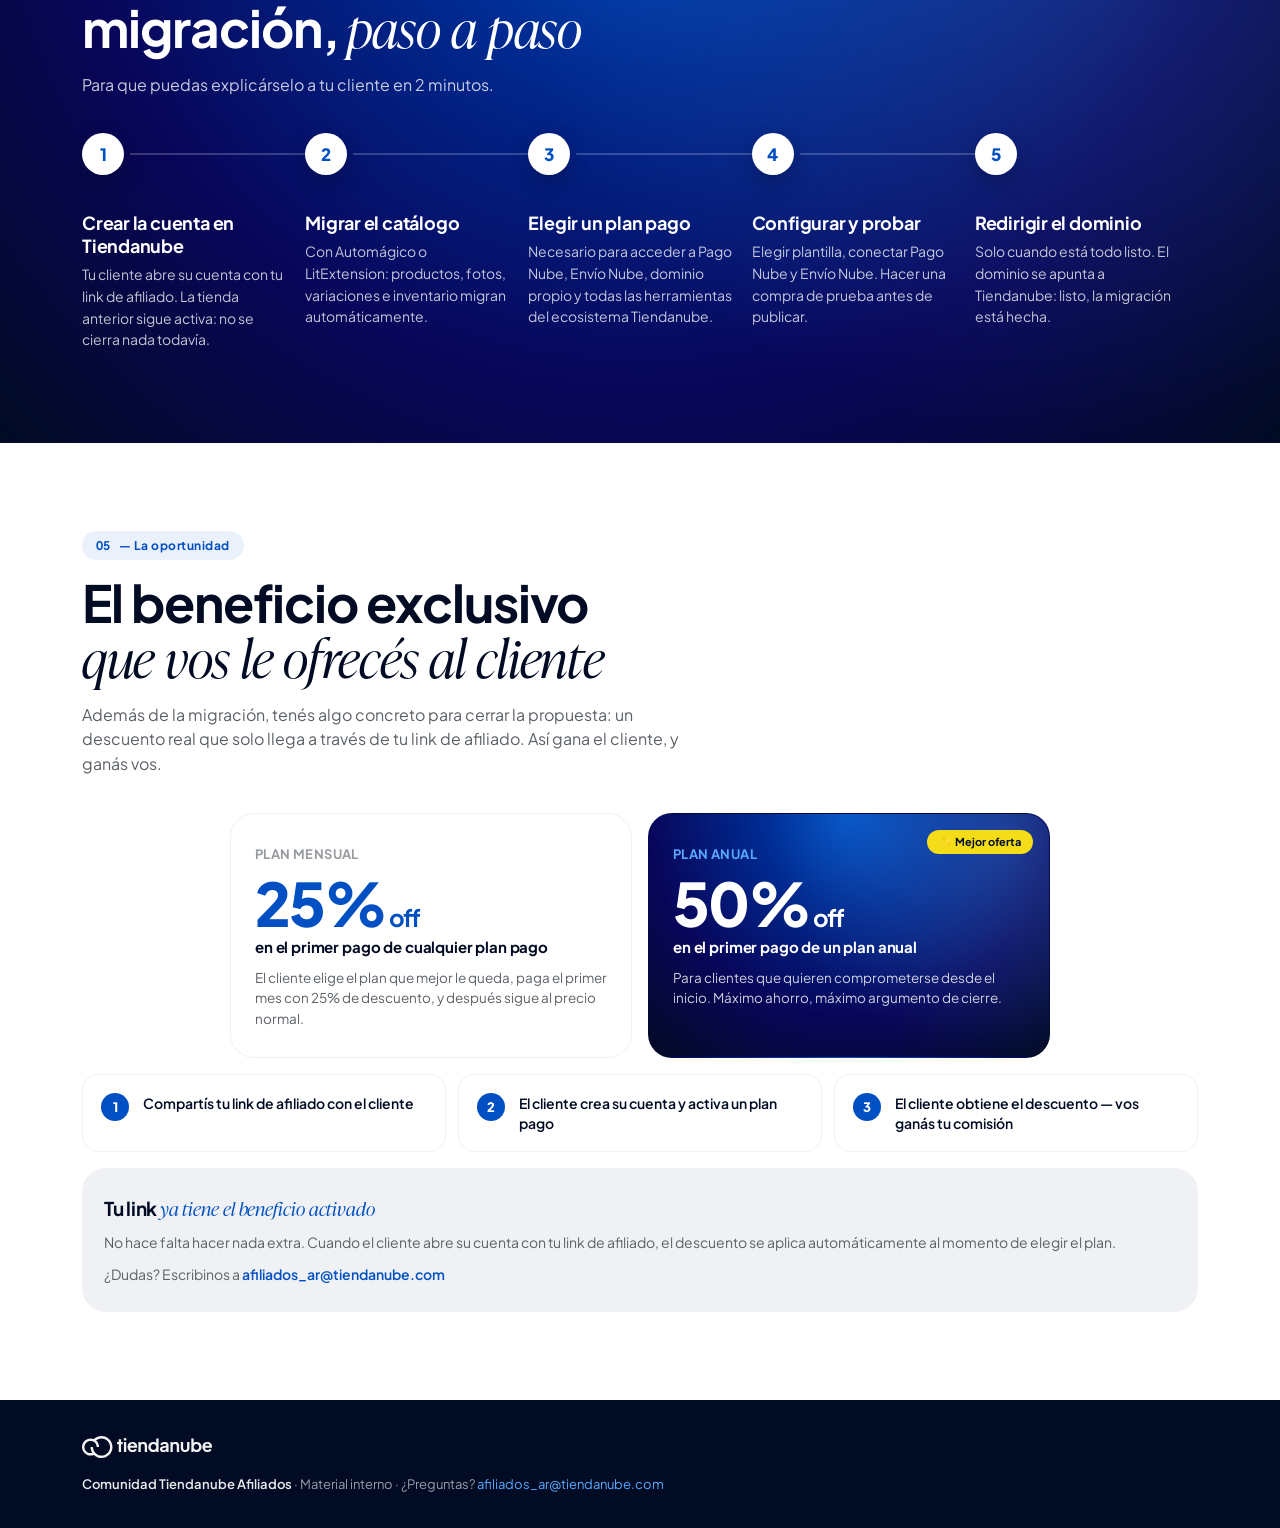
==== commit a3e9cb67: "feat: agrega fila IA (Lumi) a comparativa + 6a razon en 3 PDFs - guia.js: agrega celda 'ia' para los" ====
--- a/index.html
+++ b/index.html
@@ -167,6 +167,19 @@
           <div class="vcell vcell--rival" data-cell></div>
         </div>
       </div>
+
+      <div class="vrow reveal" data-key="ia">
+        <div class="vlabel"><span class="ic" data-icon="zap"></span> Inteligencia Artificial</div>
+        <div class="vbody">
+          <div class="vcell vcell--tn">
+            <span class="who"><span class="dotmark">✓</span> Tiendanube</span>
+            <span class="claim">Lumi: IA nativa con contexto AR</span>
+            <span class="detail">Analizá ventas, creá cupones y gestioná pedidos con IA. Incluida en todos los planes pagos, sin costo extra.</span>
+            <span class="chip">Incluida en el plan</span>
+          </div>
+          <div class="vcell vcell--rival" data-cell></div>
+        </div>
+      </div>
     </div>
 
     <div class="share-card reveal">
